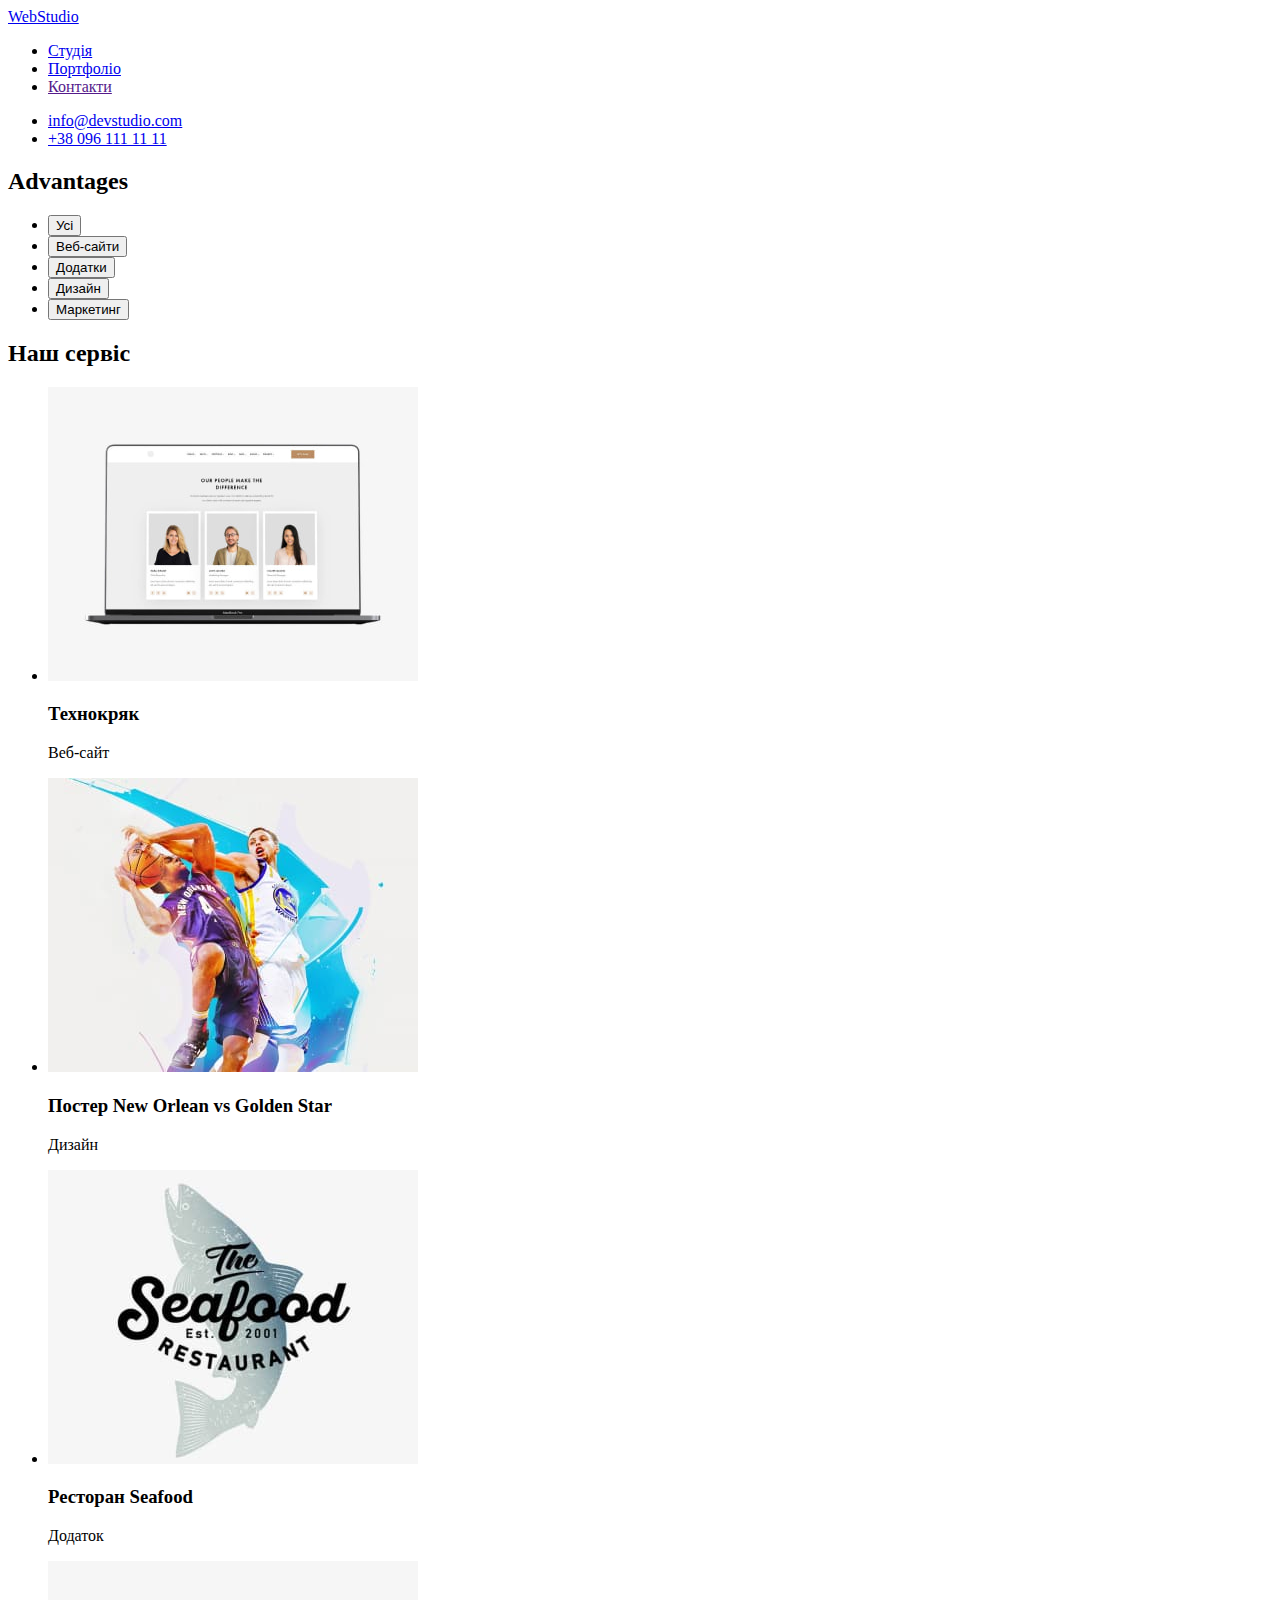
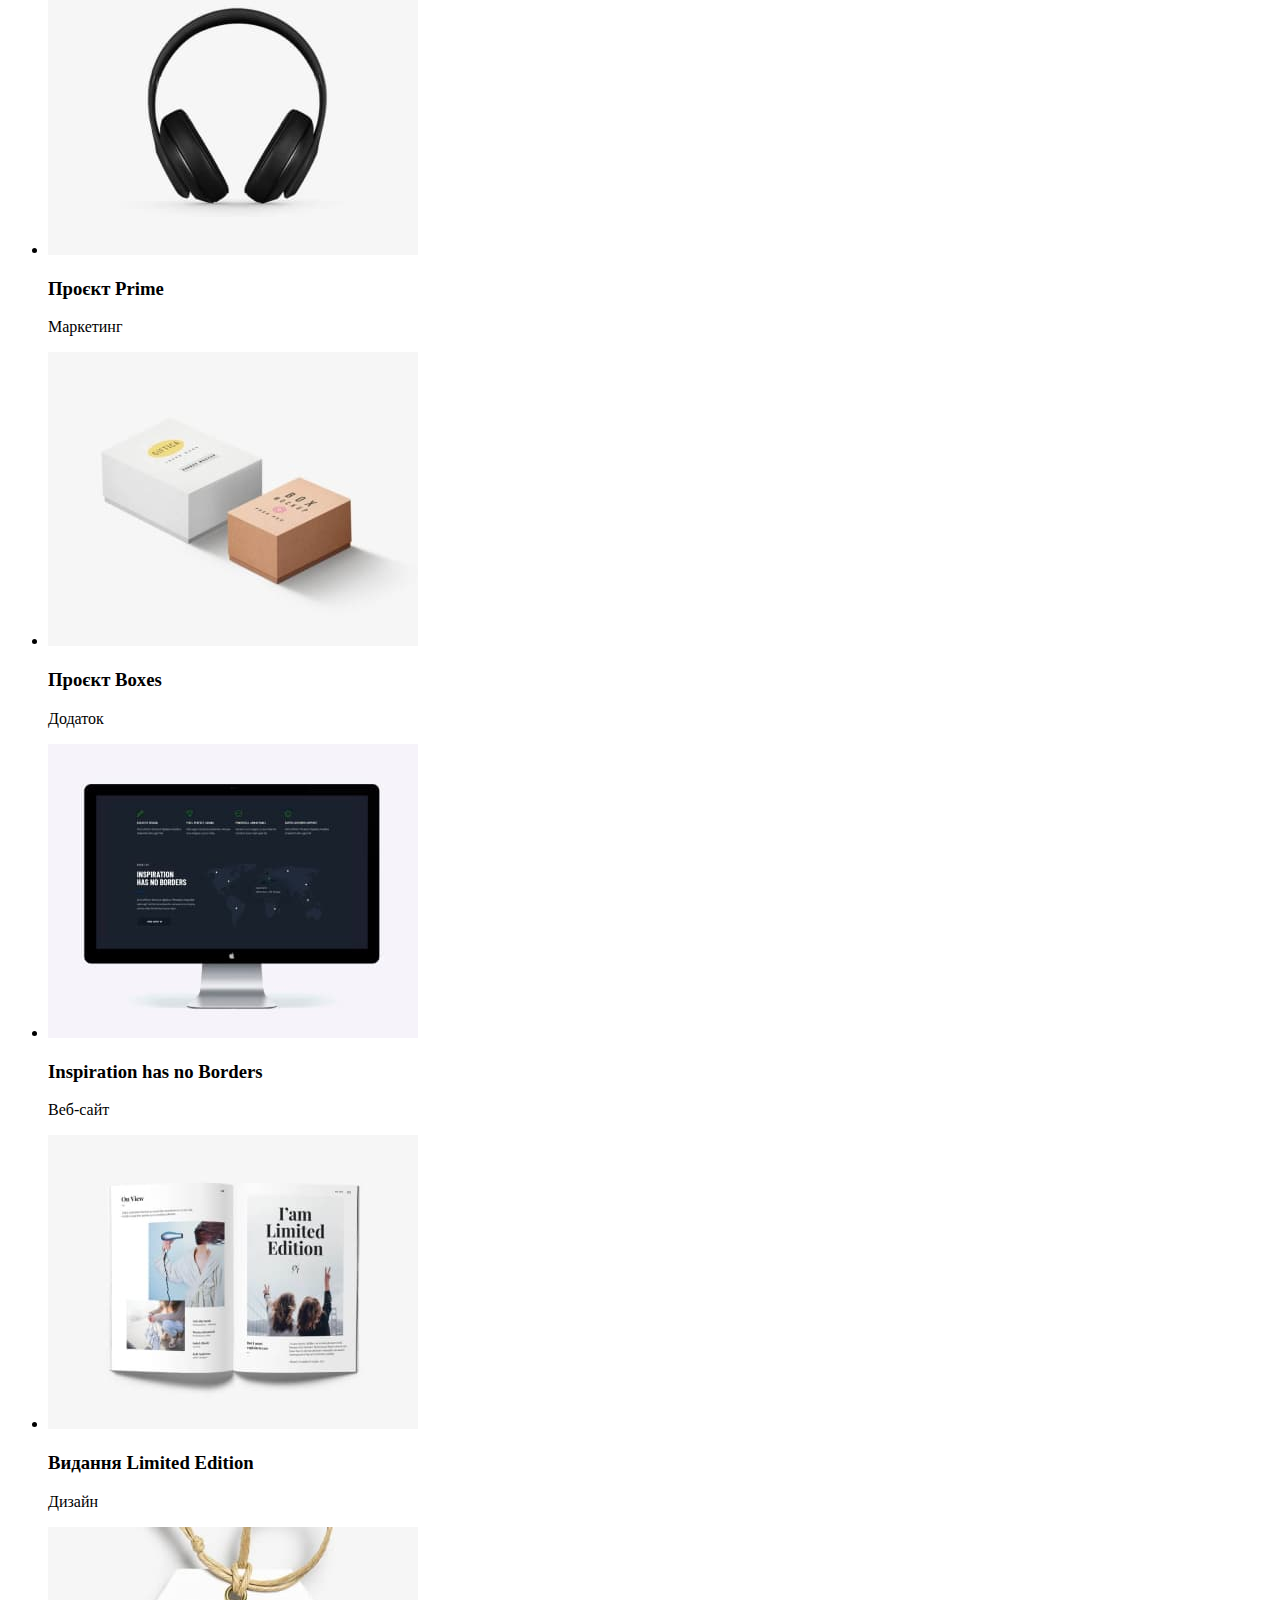
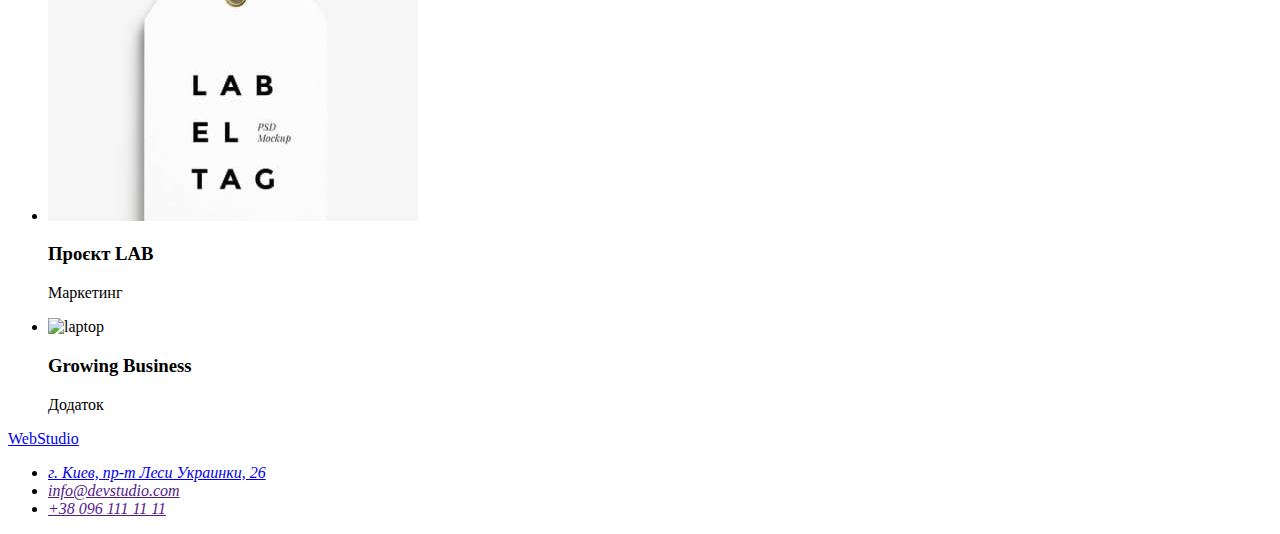
==== portfolio.html @ a2e1e313 "add new page and classes" ====
<!DOCTYPE html>
<html lang="ru">
  <head>
    <meta charset="UTF-8" />
    <meta http-equiv="X-UA-Compatible" content="IE=edge" />
    <meta name="viewport" content="width=device-width, initial-scale=1.0" />
    <link rel="stylesheet" href="./css/style.css" />
    <title>WebStudio</title>
  </head>
  <body>
    <!-- Site header -->
    <header class="section header">
      <a class="logo" href="./index.html">WebStudio</a>
      <nav>
        <ul class="list menu">
          <li><a class="menu-link" href="/index.html">Студія</a></li>
          <li><a class="menu-link" href="/portfolio.html">Портфоліо</a></li>
          <li><a class="menu-link" href="">Контакти</a></li>
        </ul>
        <ul class="list contacts">
          <li>
            <a class="contacts-link" href="mailto:info@devstudio.com"
              >info@devstudio.com</a
            >
          </li>
          <li>
            <a class="contacts-link" href="tel:+380961111111"
              >+38 096 111 11 11</a
            >
          </li>
        </ul>
      </nav>
    </header>
    <main>
      <!-- Button services -->
      <section class="portfolio-service">
        <h2 class="hidden">Advantages</h2>
        <ul class="portfolio-list list">
          <li>
            <button class="portfolio-button button" type="button">Усі</button>
          </li>
          <li>
            <button class="portfolio-button button" type="button">
              Веб-сайти
            </button>
          </li>
          <li>
            <button class="portfolio-button button" type="button">
              Додатки
            </button>
          </li>
          <li>
            <button class="portfolio-button button" type="button">
              Дизайн
            </button>
          </li>
          <li>
            <button class="portfolio-button button" type="button">
              Маркетинг
            </button>
          </li>
        </ul>
      </section>

      <!-- portfolio pages -->
      <section class="portfolio-service">
        <h2 class="title">Наш сервіс</h2>
        <ul class="list">
          <li class="item">
            <img
              src="/images/service1.jpg"
              alt="laptop"
              width="370"
              height="294"
            />
            <h3>Технокряк</h3>
            <p>Веб-сайт</p>
          </li>
          <li class="item">
            <img
              src="/images/service2.jpg"
              alt="two basketball players"
              width="370"
              height="294"
            />
            <h3>Постер New Orlean vs Golden Star</h3>
            <p>Дизайн</p>
          </li>
          <li class="item">
            <img
              src="/images/service3.jpg"
              alt="fish logo"
              width="370"
              height="294"
            />
            <h3>Ресторан Seafood</h3>
            <p>Додаток</p>
          </li>
          <li class="item">
            <img
              src="/images/service4.jpg"
              alt="headphones"
              width="370"
              height="294"
            />
            <h3>Проєкт Prime</h3>
            <p>Маркетинг</p>
          </li>
          <li class="item">
            <img
              src="/images/service5.jpg"
              alt="two boxes"
              width="370"
              height="294"
            />
            <h3>Проєкт Boxes</h3>
            <p>Додаток</p>
          </li>
          <li class="item">
            <img
              src="/images/service6.jpg"
              alt="monitor"
              width="370"
              height="294"
            />
            <h3>Inspiration has no Borders</h3>
            <p>Веб-сайт</p>
          </li>
          <li class="item">
            <img
              src="/images/service7.jpg"
              alt="book"
              width="370"
              height="294"
            />
            <h3>Видання Limited Edition</h3>
            <p>Дизайн</p>
          </li>
          <li class="item">
            <img
              src="/images/service8.jpg"
              alt="badge"
              width="370"
              height="294"
            />
            <h3>Проєкт LAB</h3>
            <p>Маркетинг</p>
          </li>
          <li class="item">
            <img
              src="/images/service9.jpg"
              alt="laptop"
              width="370"
              height="294"
            />
            <h3>Growing Business</h3>
            <p>Додаток</p>
          </li>
        </ul>
      </section>
    </main>

    <!-- Site Footer -->
    <footer class="footer">
      <a class="logo footer-logo" href="#">WebStudio</a>
      <address>
        <ul class="footer-list">
          <li class="footer-item">
            <a
              class="footer-link"
              href="https://goo.gl/maps/WjgSVZao61S94QmMA"
              target="_blank"
              rel="noopener noreferrer"
              >г. Киев, пр-т Леси Украинки, 26</a
            >
          </li>
          <li class="footer-item">
            <a class="footer-link" href="">info@devstudio.com</a>
          </li>
          <li class="footer-item">
            <a class="footer-link" href="">+38 096 111 11 11</a>
          </li>
        </ul>
      </address>
    </footer>
  </body>
</html>
---- css/style.css ----
/* :root {
  --brand-color: #3f51b5;
} */

/* .section {
  border: 2px solid var(--brand-color);
} */
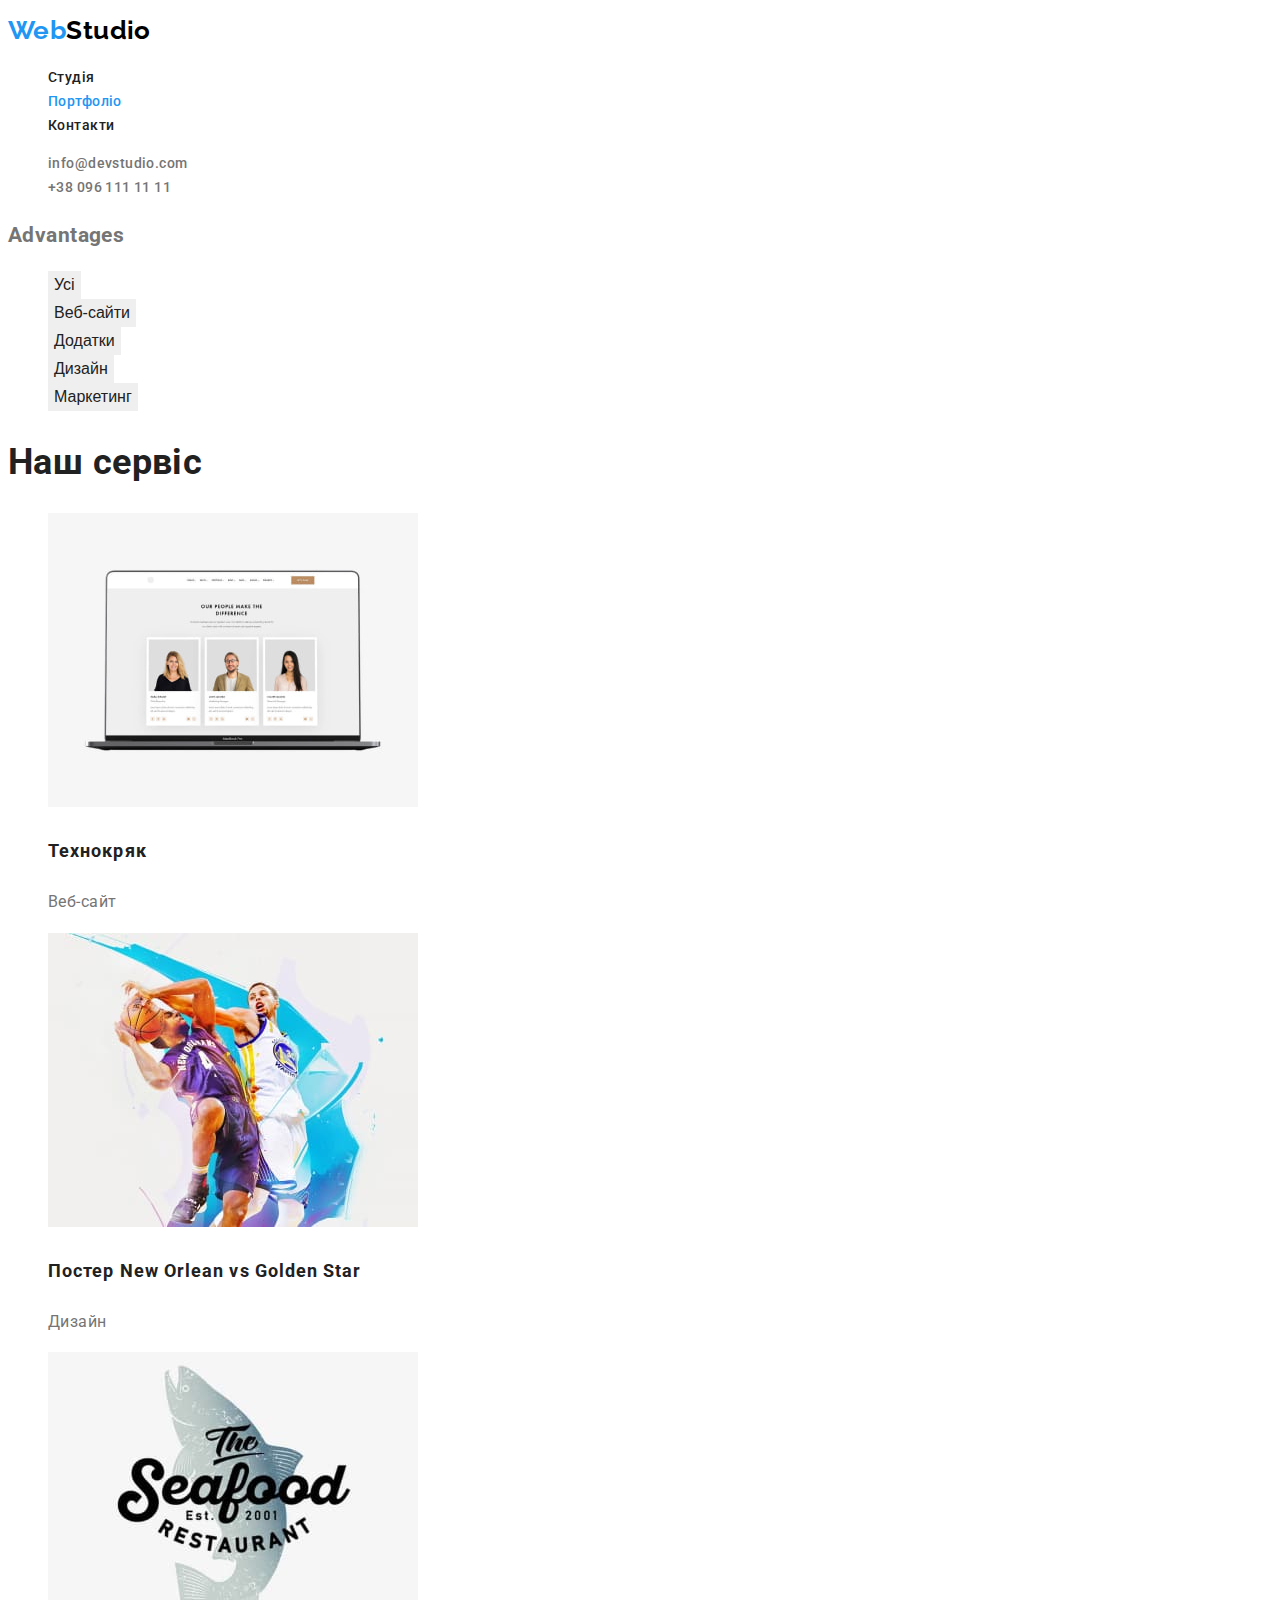
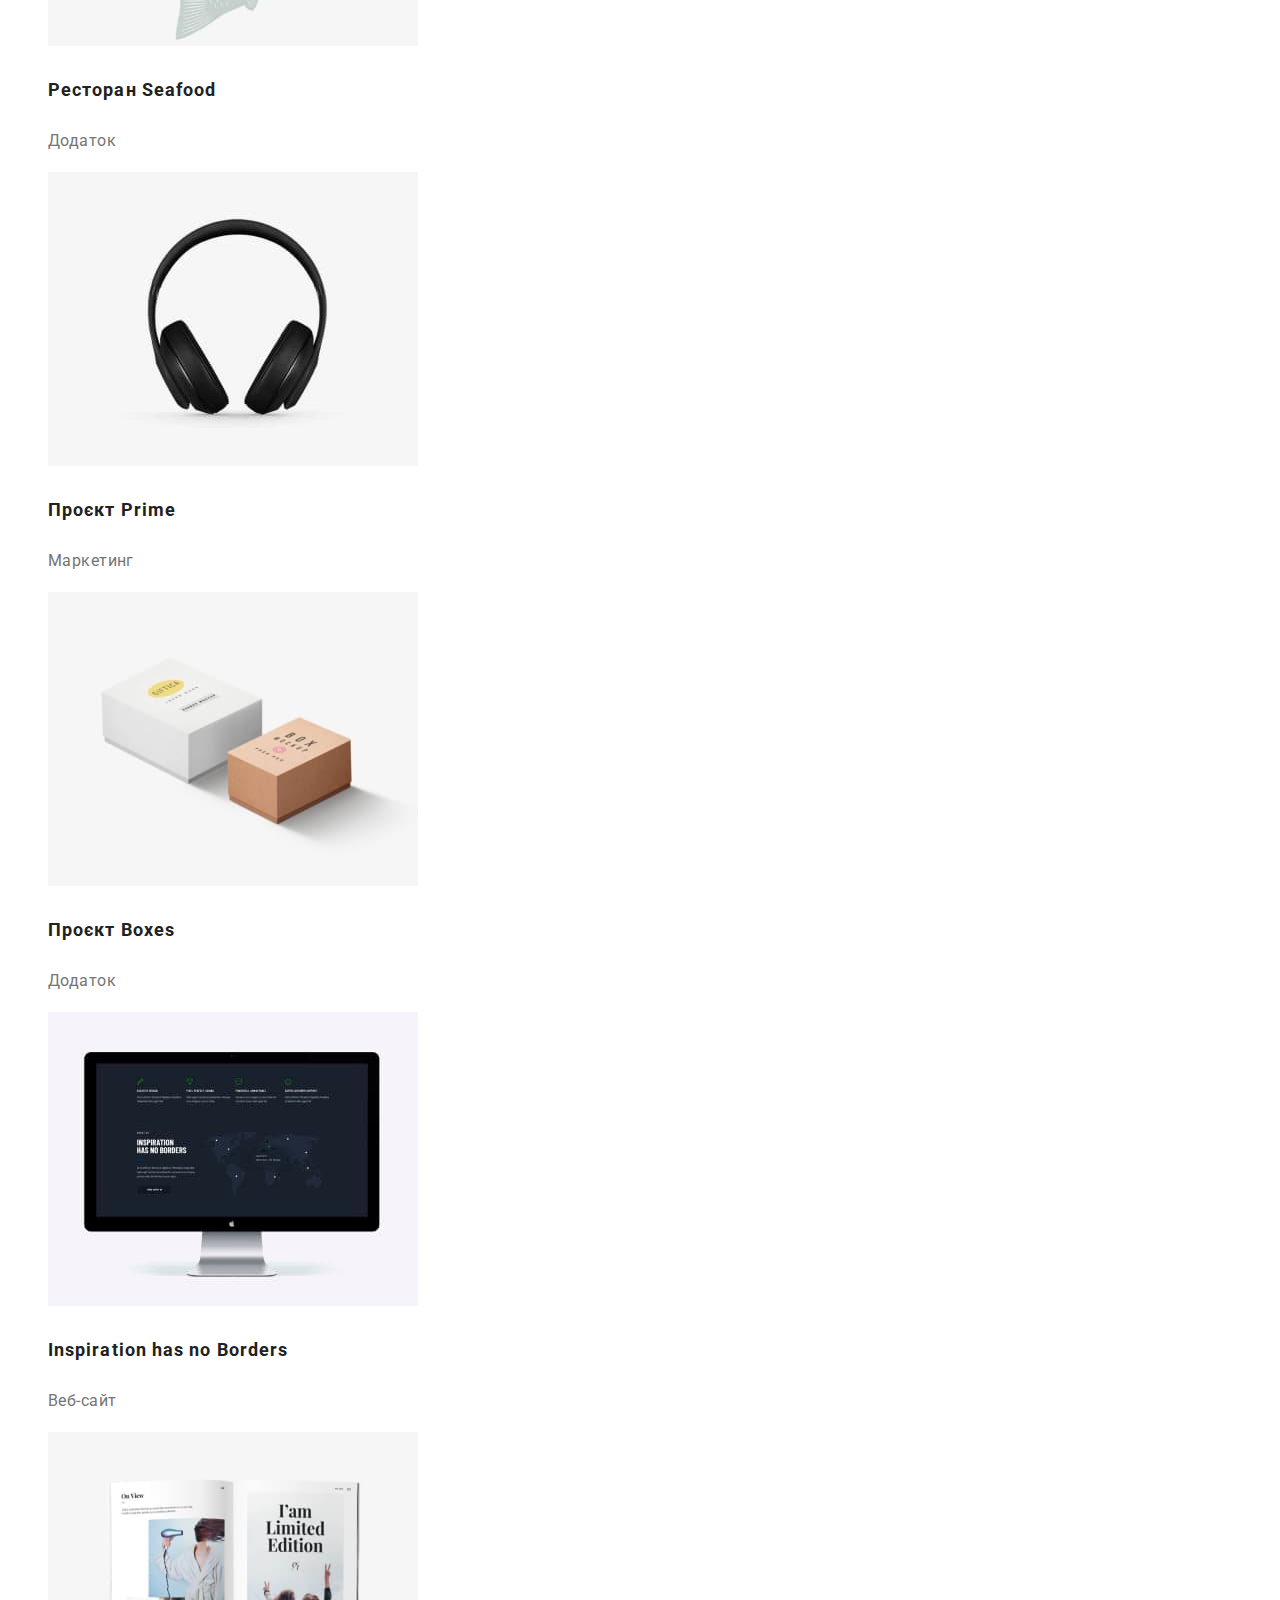
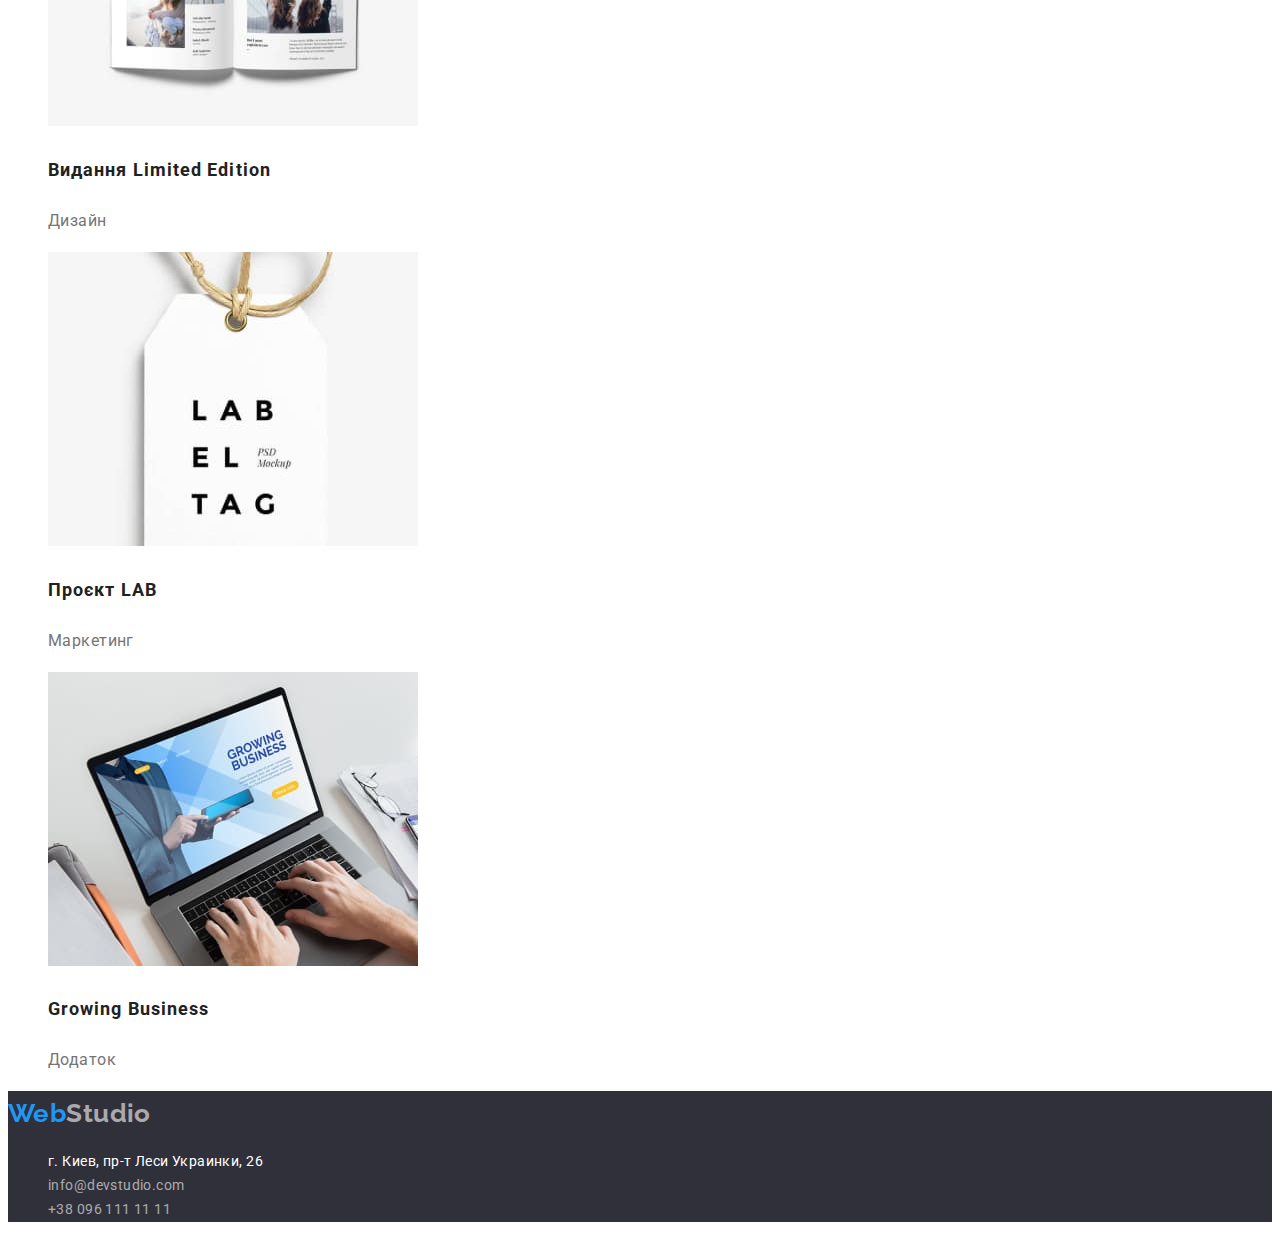
==== commit 4ed1b582: "add slyles" ====
--- a/portfolio.html
+++ b/portfolio.html
@@ -5,26 +5,38 @@
     <meta http-equiv="X-UA-Compatible" content="IE=edge" />
     <meta name="viewport" content="width=device-width, initial-scale=1.0" />
     <link rel="stylesheet" href="./css/style.css" />
+    <link rel="preconnect" href="https://fonts.googleapis.com" />
+    <link rel="preconnect" href="https://fonts.gstatic.com" crossorigin />
+    <link
+      href="https://fonts.googleapis.com/css2?family=Raleway:wght@700&family=Roboto:wght@400;500;700;900&display=swap"
+      rel="stylesheet"
+    />
     <title>WebStudio</title>
   </head>
   <body>
-    <!-- Site header -->
+    <!-- portfolio header -->
     <header class="section header">
-      <a class="logo" href="./index.html">WebStudio</a>
+      <a class="logo link" href="./index.html"
+        ><span class="accent">Web</span>Studio</a
+      >
       <nav>
         <ul class="list menu">
-          <li><a class="menu-link" href="/index.html">Студія</a></li>
-          <li><a class="menu-link" href="/portfolio.html">Портфоліо</a></li>
-          <li><a class="menu-link" href="">Контакти</a></li>
-        </ul>
-        <ul class="list contacts">
-          <li>
-            <a class="contacts-link" href="mailto:info@devstudio.com"
+          <li><a class="menu-link link" href="/index.html">Студія</a></li>
+          <li>
+            <a class="menu-link link active" href="/portfolio.html"
+              >Портфоліо</a
+            >
+          </li>
+          <li><a class="menu-link link" href="">Контакти</a></li>
+        </ul>
+        <ul class="list contacts-list">
+          <li>
+            <a class="contacts-link link" href="mailto:info@devstudio.com"
               >info@devstudio.com</a
             >
           </li>
           <li>
-            <a class="contacts-link" href="tel:+380961111111"
+            <a class="contacts-link link" href="tel:+380961111111"
               >+38 096 111 11 11</a
             >
           </li>
@@ -33,7 +45,7 @@
     </header>
     <main>
       <!-- Button services -->
-      <section class="portfolio-service">
+      <section class="section">
         <h2 class="hidden">Advantages</h2>
         <ul class="portfolio-list list">
           <li>
@@ -63,7 +75,7 @@
       </section>
 
       <!-- portfolio pages -->
-      <section class="portfolio-service">
+      <section class="section portfolio-service">
         <h2 class="title">Наш сервіс</h2>
         <ul class="list">
           <li class="item">
@@ -73,8 +85,8 @@
               width="370"
               height="294"
             />
-            <h3>Технокряк</h3>
-            <p>Веб-сайт</p>
+            <h3 class="portfolio-title">Технокряк</h3>
+            <p class="portfolio-text">Веб-сайт</p>
           </li>
           <li class="item">
             <img
@@ -83,8 +95,8 @@
               width="370"
               height="294"
             />
-            <h3>Постер New Orlean vs Golden Star</h3>
-            <p>Дизайн</p>
+            <h3 class="portfolio-title">Постер New Orlean vs Golden Star</h3>
+            <p class="portfolio-text">Дизайн</p>
           </li>
           <li class="item">
             <img
@@ -93,8 +105,8 @@
               width="370"
               height="294"
             />
-            <h3>Ресторан Seafood</h3>
-            <p>Додаток</p>
+            <h3 class="portfolio-title">Ресторан Seafood</h3>
+            <p class="portfolio-text">Додаток</p>
           </li>
           <li class="item">
             <img
@@ -103,8 +115,8 @@
               width="370"
               height="294"
             />
-            <h3>Проєкт Prime</h3>
-            <p>Маркетинг</p>
+            <h3 class="portfolio-title">Проєкт Prime</h3>
+            <p class="portfolio-text">Маркетинг</p>
           </li>
           <li class="item">
             <img
@@ -113,8 +125,8 @@
               width="370"
               height="294"
             />
-            <h3>Проєкт Boxes</h3>
-            <p>Додаток</p>
+            <h3 class="portfolio-title">Проєкт Boxes</h3>
+            <p class="portfolio-text">Додаток</p>
           </li>
           <li class="item">
             <img
@@ -123,8 +135,8 @@
               width="370"
               height="294"
             />
-            <h3>Inspiration has no Borders</h3>
-            <p>Веб-сайт</p>
+            <h3 class="portfolio-title">Inspiration has no Borders</h3>
+            <p class="portfolio-text">Веб-сайт</p>
           </li>
           <li class="item">
             <img
@@ -133,8 +145,8 @@
               width="370"
               height="294"
             />
-            <h3>Видання Limited Edition</h3>
-            <p>Дизайн</p>
+            <h3 class="portfolio-title">Видання Limited Edition</h3>
+            <p class="portfolio-text">Дизайн</p>
           </li>
           <li class="item">
             <img
@@ -143,8 +155,8 @@
               width="370"
               height="294"
             />
-            <h3>Проєкт LAB</h3>
-            <p>Маркетинг</p>
+            <h3 class="portfolio-title">Проєкт LAB</h3>
+            <p class="portfolio-text">Маркетинг</p>
           </li>
           <li class="item">
             <img
@@ -153,8 +165,8 @@
               width="370"
               height="294"
             />
-            <h3>Growing Business</h3>
-            <p>Додаток</p>
+            <h3 class="portfolio-title">Growing Business</h3>
+            <p class="portfolio-text">Додаток</p>
           </li>
         </ul>
       </section>
@@ -162,12 +174,14 @@
 
     <!-- Site Footer -->
     <footer class="footer">
-      <a class="logo footer-logo" href="#">WebStudio</a>
+      <a class="logo link" href="./index.html"
+        ><span class="accent">Web</span>Studio</a
+      >
       <address>
-        <ul class="footer-list">
+        <ul class="footer-list list">
           <li class="footer-item">
             <a
-              class="footer-link"
+              class="link address-link"
               href="https://goo.gl/maps/WjgSVZao61S94QmMA"
               target="_blank"
               rel="noopener noreferrer"
@@ -175,10 +189,10 @@
             >
           </li>
           <li class="footer-item">
-            <a class="footer-link" href="">info@devstudio.com</a>
+            <a class="link" href="">info@devstudio.com</a>
           </li>
           <li class="footer-item">
-            <a class="footer-link" href="">+38 096 111 11 11</a>
+            <a class="link" href="">+38 096 111 11 11</a>
           </li>
         </ul>
       </address>
--- a/css/style.css
+++ b/css/style.css
@@ -1,7 +1,176 @@
-/* :root {
-  --brand-color: #3f51b5;
-} */
+:root {
+  --primary-text-color: #757575;
+  --title-trxt-color: #212121;
+  --accent-color: #2196f3;
+}
 
-/* .section {
-  border: 2px solid var(--brand-color);
-} */
+body {
+  font-family: Roboto, sans-serif;
+  font-size: 14px;
+  line-height: 1.71;
+  letter-spacing: 0.03em;
+
+  color: var(--primary-text-color);
+}
+
+.link {
+  text-decoration: none;
+}
+
+.accent {
+  color: var(--accent-color);
+}
+
+.list {
+  list-style: none;
+}
+
+.title {
+  font-weight: 700;
+  font-size: 36px;
+  line-height: 1.17;
+
+  color: var(--title-trxt-color);
+}
+
+/* Site header */
+
+.logo {
+  font-family: Raleway, sans-serif;
+  font-weight: 700;
+  font-size: 26px;
+
+  color: #000000;
+}
+
+.menu-link {
+  font-weight: 500;
+  line-height: 1.142;
+  color: var(--title-trxt-color);
+}
+
+.contacts-link {
+  font-weight: 500;
+  color: var(--primary-text-color);
+}
+
+.menu-link:hover,
+.menu-link:focus,
+.contacts-link:hover,
+.contacts-link:focus {
+  color: var(--accent-color);
+}
+
+.active {
+  color: var(--accent-color);
+}
+
+/* hero */
+
+.hero {
+  background-color: #2f303a;
+}
+.hero-title {
+  font-weight: 900;
+  font-size: 44px;
+  line-height: 1.363;
+  letter-spacing: 0.06em;
+  text-transform: uppercase;
+
+  color: #ffffff;
+}
+
+.hero .button {
+  cursor: pointer;
+  border: none;
+
+  font-weight: 700;
+  font-size: 16px;
+  line-height: 1.88;
+  letter-spacing: 0.06em;
+
+  color: #ffffff;
+  background-color: var(--accent-color);
+}
+
+/* Advantages */
+
+.advantages .title {
+  font-weight: 700;
+  line-height: 1.142;
+  text-transform: uppercase;
+
+  color: var(--title-trxt-color);
+}
+
+/* Our classes */
+
+/* Team */
+
+.team-title {
+  font-weight: 500;
+  font-size: 16px;
+  line-height: 1.187;
+
+  color: var(--title-trxt-color);
+}
+
+.team-text {
+  font-size: 16px;
+  line-height: 1.187;
+}
+
+/* Site Footer */
+
+.footer {
+  background-color: #2f303a;
+}
+.footer .logo {
+  color: #ffffff;
+}
+
+.footer .link {
+  font-style: normal;
+  color: rgba(255, 255, 255, 0.6);
+}
+
+.footer .address-link {
+  color: #ffffff;
+}
+
+/*-------- portfolio-page -------- */
+
+/* Button services */
+
+.portfolio-button {
+  border: none;
+
+  font-weight: 500;
+  font-size: 16px;
+  line-height: 1.625;
+
+  color: var(--title-trxt-color);
+}
+
+.portfolio-button:hover,
+.portfolio-button:focus {
+  background-color: var(--accent-color);
+  color: #ffffff;
+}
+
+/* portfolio pages */
+
+.portfolio-title {
+  font-weight: 700;
+  font-size: 18px;
+  line-height: 2;
+
+  letter-spacing: 0.06em;
+
+  color: var(--title-trxt-color);
+}
+
+.portfolio-text {
+  font-size: 16px;
+  line-height: 1.87;
+}
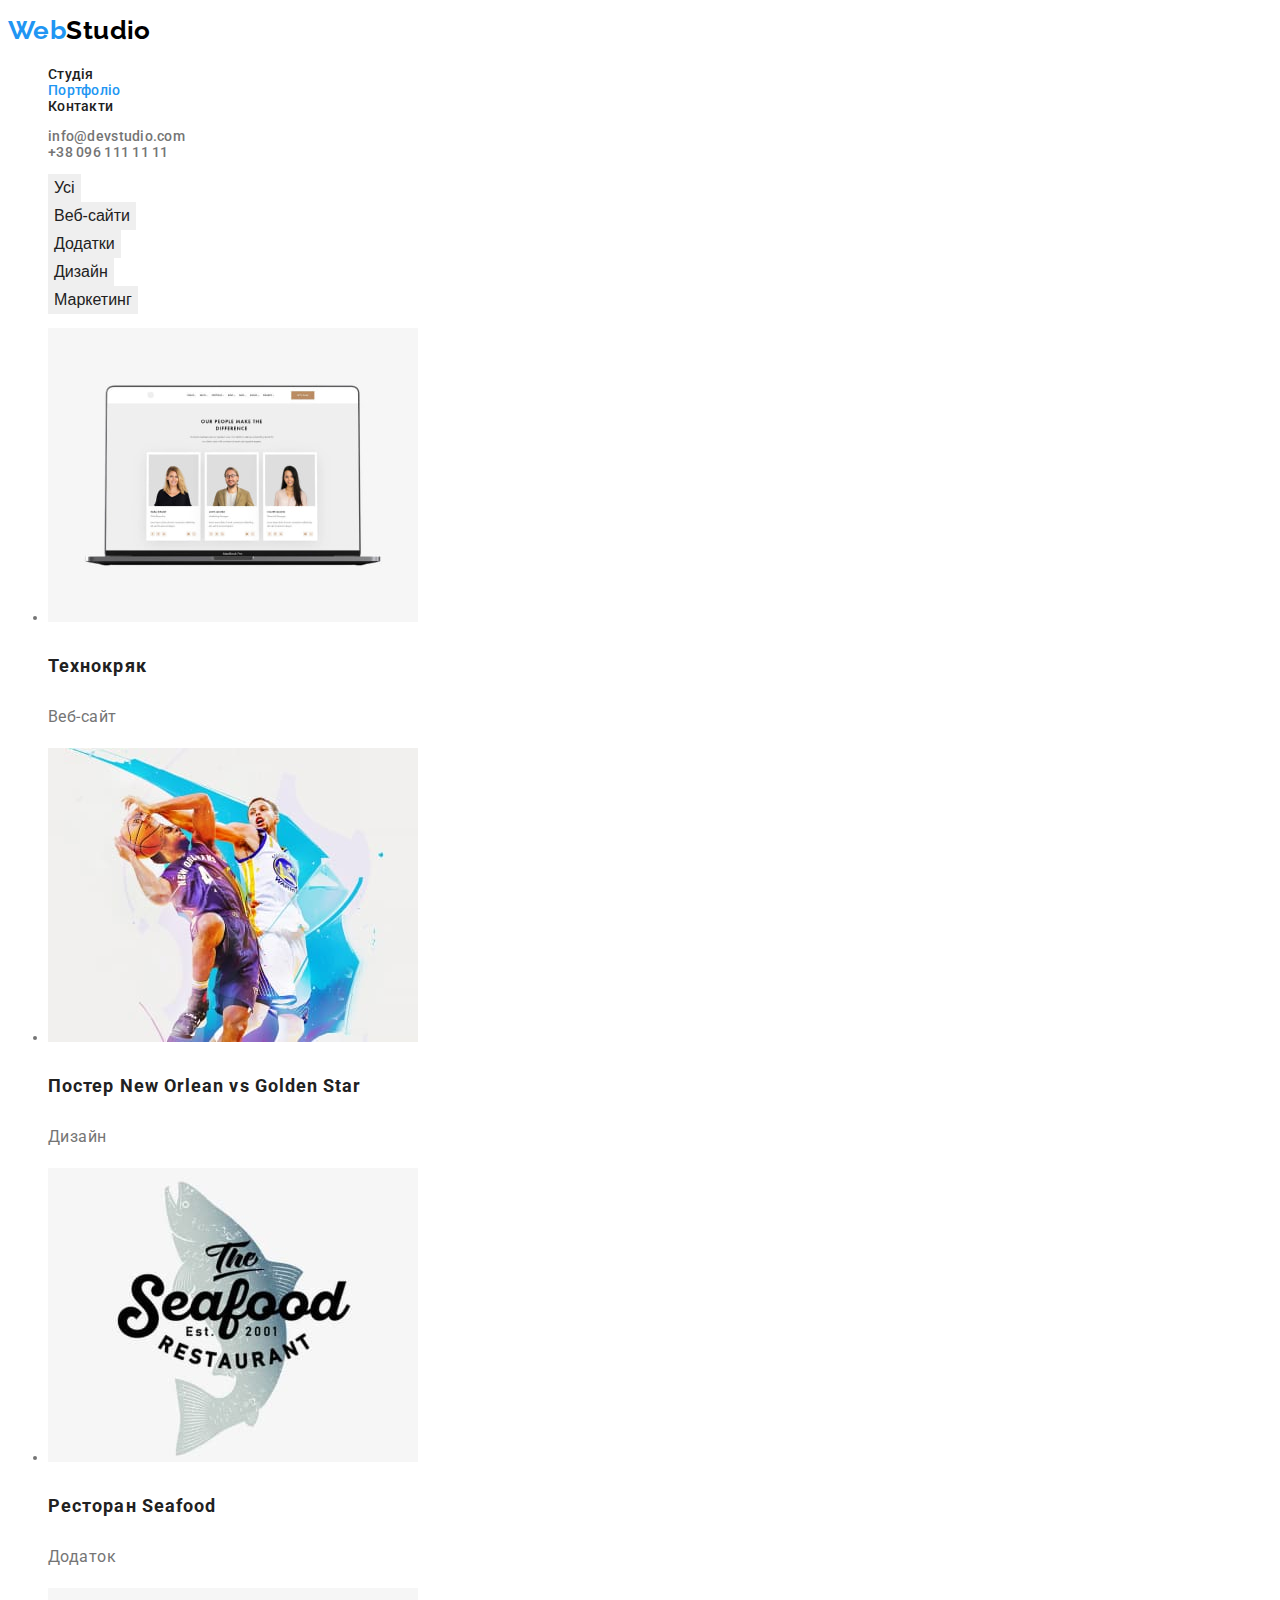
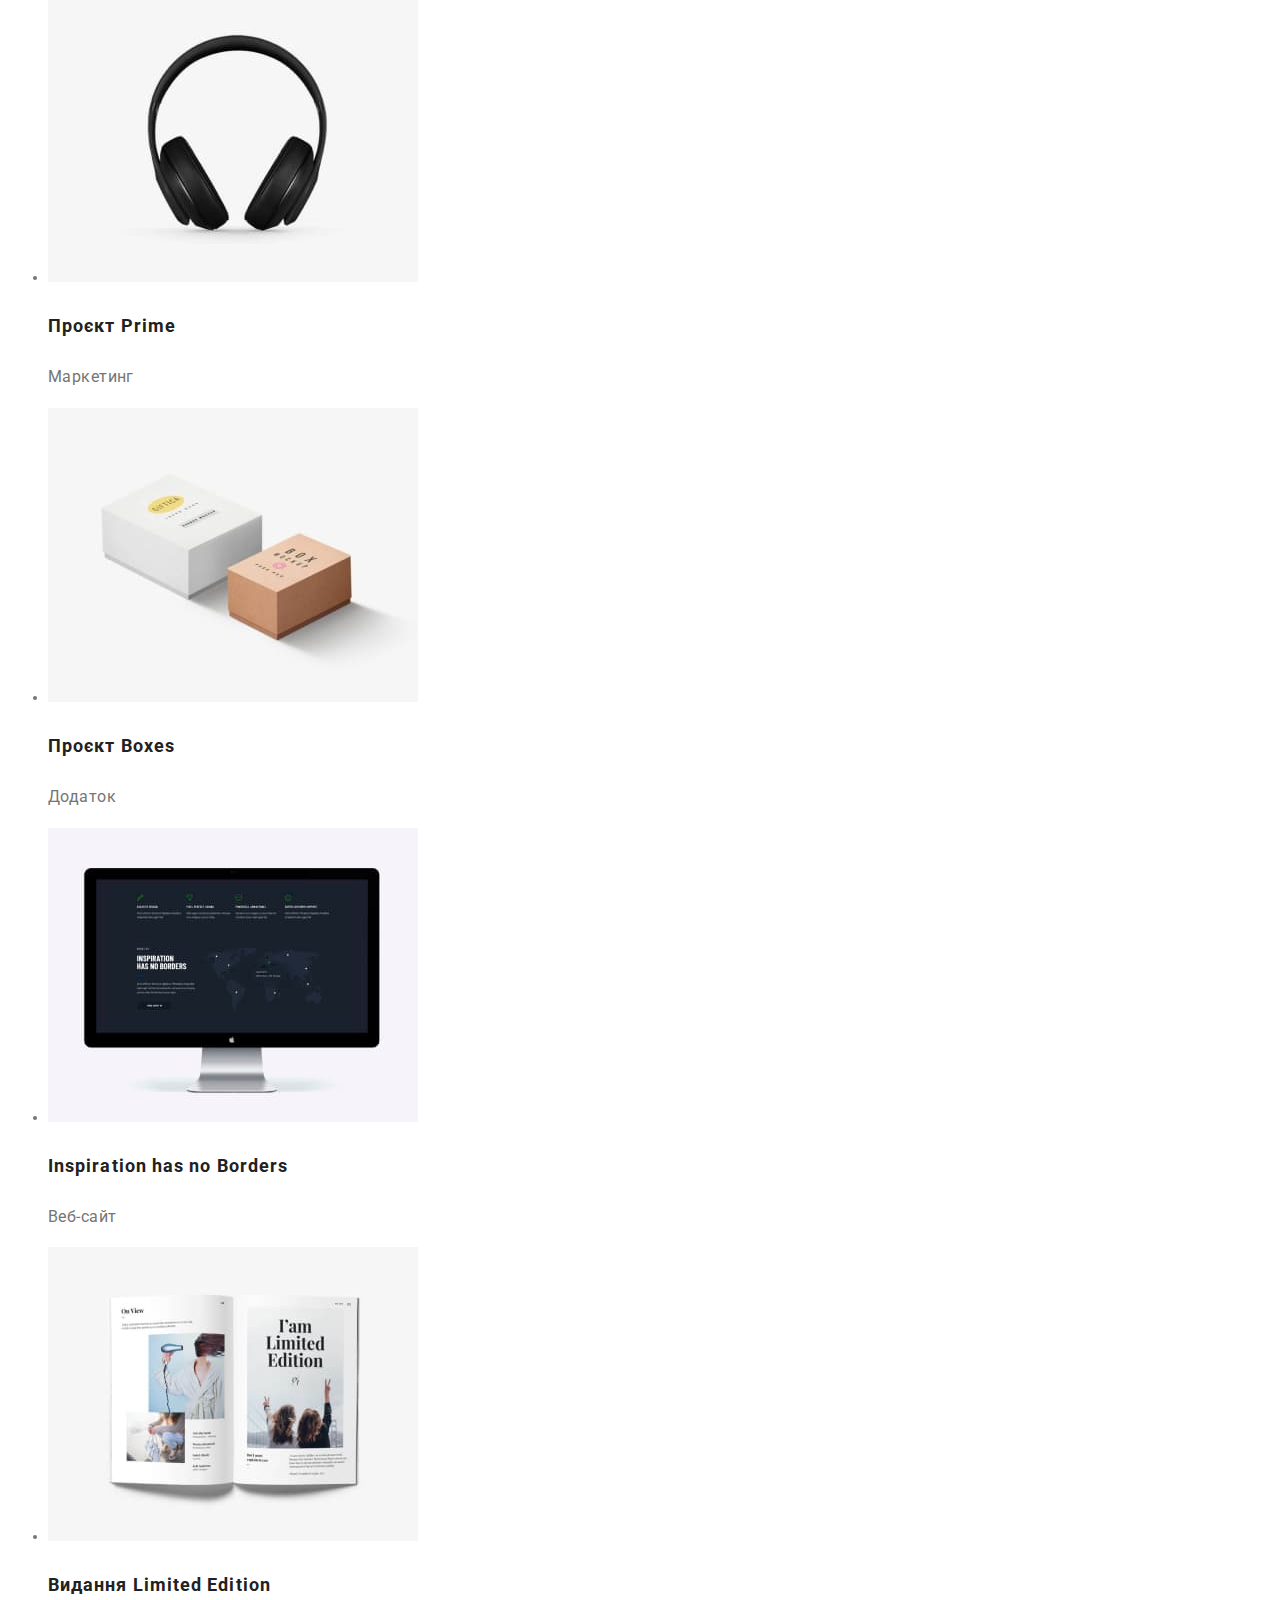
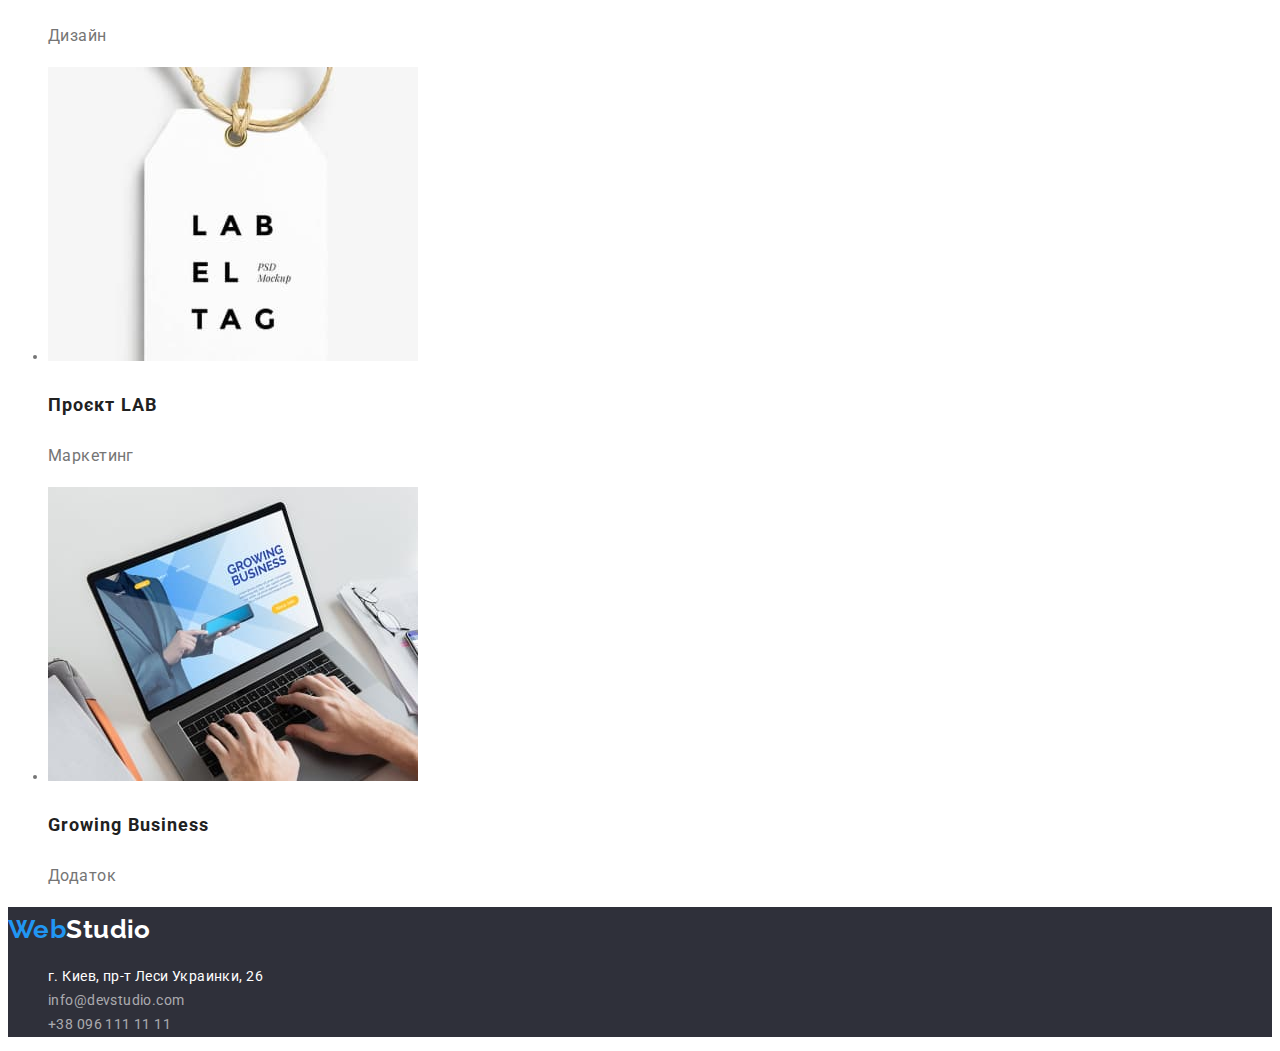
==== commit 77e27550: "add new styles" ====
--- a/portfolio.html
+++ b/portfolio.html
@@ -19,8 +19,8 @@
       <a class="logo link" href="./index.html"
         ><span class="accent">Web</span>Studio</a
       >
-      <nav>
-        <ul class="list menu">
+      <nav class="nuv">
+        <ul class="menu-list list">
           <li><a class="menu-link link" href="/index.html">Студія</a></li>
           <li>
             <a class="menu-link link active" href="/portfolio.html"
@@ -29,7 +29,7 @@
           </li>
           <li><a class="menu-link link" href="">Контакти</a></li>
         </ul>
-        <ul class="list contacts-list">
+        <ul class="contacts-list list">
           <li>
             <a class="contacts-link link" href="mailto:info@devstudio.com"
               >info@devstudio.com</a
@@ -75,18 +75,18 @@
       </section>
 
       <!-- portfolio pages -->
-      <section class="section portfolio-service">
-        <h2 class="title">Наш сервіс</h2>
-        <ul class="list">
-          <li class="item">
+      <section class="section">
+        <h2 class="hidden">Наш сервіс</h2>
+        <ul class="service-list">
+          <li class="service-item">
             <img
               src="/images/service1.jpg"
               alt="laptop"
               width="370"
               height="294"
             />
-            <h3 class="portfolio-title">Технокряк</h3>
-            <p class="portfolio-text">Веб-сайт</p>
+            <h3 class="service-title">Технокряк</h3>
+            <p class="service-text">Веб-сайт</p>
           </li>
           <li class="item">
             <img
@@ -95,8 +95,8 @@
               width="370"
               height="294"
             />
-            <h3 class="portfolio-title">Постер New Orlean vs Golden Star</h3>
-            <p class="portfolio-text">Дизайн</p>
+            <h3 class="service-title">Постер New Orlean vs Golden Star</h3>
+            <p class="service-text">Дизайн</p>
           </li>
           <li class="item">
             <img
@@ -105,8 +105,8 @@
               width="370"
               height="294"
             />
-            <h3 class="portfolio-title">Ресторан Seafood</h3>
-            <p class="portfolio-text">Додаток</p>
+            <h3 class="service-title">Ресторан Seafood</h3>
+            <p class="service-text">Додаток</p>
           </li>
           <li class="item">
             <img
@@ -115,8 +115,8 @@
               width="370"
               height="294"
             />
-            <h3 class="portfolio-title">Проєкт Prime</h3>
-            <p class="portfolio-text">Маркетинг</p>
+            <h3 class="service-title">Проєкт Prime</h3>
+            <p class="service-text">Маркетинг</p>
           </li>
           <li class="item">
             <img
@@ -125,8 +125,8 @@
               width="370"
               height="294"
             />
-            <h3 class="portfolio-title">Проєкт Boxes</h3>
-            <p class="portfolio-text">Додаток</p>
+            <h3 class="service-title">Проєкт Boxes</h3>
+            <p class="service-text">Додаток</p>
           </li>
           <li class="item">
             <img
@@ -135,8 +135,8 @@
               width="370"
               height="294"
             />
-            <h3 class="portfolio-title">Inspiration has no Borders</h3>
-            <p class="portfolio-text">Веб-сайт</p>
+            <h3 class="service-title">Inspiration has no Borders</h3>
+            <p class="service-text">Веб-сайт</p>
           </li>
           <li class="item">
             <img
@@ -145,8 +145,8 @@
               width="370"
               height="294"
             />
-            <h3 class="portfolio-title">Видання Limited Edition</h3>
-            <p class="portfolio-text">Дизайн</p>
+            <h3 class="service-title">Видання Limited Edition</h3>
+            <p class="service-text">Дизайн</p>
           </li>
           <li class="item">
             <img
@@ -155,8 +155,8 @@
               width="370"
               height="294"
             />
-            <h3 class="portfolio-title">Проєкт LAB</h3>
-            <p class="portfolio-text">Маркетинг</p>
+            <h3 class="service-title">Проєкт LAB</h3>
+            <p class="service-text">Маркетинг</p>
           </li>
           <li class="item">
             <img
@@ -165,8 +165,8 @@
               width="370"
               height="294"
             />
-            <h3 class="portfolio-title">Growing Business</h3>
-            <p class="portfolio-text">Додаток</p>
+            <h3 class="service-title">Growing Business</h3>
+            <p class="service-text">Додаток</p>
           </li>
         </ul>
       </section>
--- a/css/style.css
+++ b/css/style.css
@@ -25,12 +25,25 @@
   list-style: none;
 }
 
-.title {
+.section-title {
   font-weight: 700;
   font-size: 36px;
   line-height: 1.17;
 
   color: var(--title-trxt-color);
+}
+
+.hidden {
+  position: absolute;
+  white-space: nowrap;
+  width: 1px;
+  height: 1px;
+  overflow: hidden;
+  border: 0;
+  padding: 0;
+  clip: rect(0 0 0 0);
+  clip-path: inset(50%);
+  margin: -1px;
 }
 
 /* Site header */
@@ -43,14 +56,17 @@
   color: #000000;
 }
 
+.nuv {
+  font-weight: 500;
+  letter-spacing: 0.02em;
+  line-height: 1.142;
+}
+
 .menu-link {
-  font-weight: 500;
-  line-height: 1.142;
   color: var(--title-trxt-color);
 }
 
 .contacts-link {
-  font-weight: 500;
   color: var(--primary-text-color);
 }
 
@@ -80,7 +96,7 @@
   color: #ffffff;
 }
 
-.hero .button {
+.hero-button {
   cursor: pointer;
   border: none;
 
@@ -95,7 +111,7 @@
 
 /* Advantages */
 
-.advantages .title {
+.advantages-title {
   font-weight: 700;
   line-height: 1.142;
   text-transform: uppercase;
@@ -125,15 +141,13 @@
 .footer {
   background-color: #2f303a;
 }
-.footer .logo {
-  color: #ffffff;
-}
 
 .footer .link {
   font-style: normal;
   color: rgba(255, 255, 255, 0.6);
 }
 
+.footer > .logo,
 .footer .address-link {
   color: #ffffff;
 }
@@ -160,7 +174,7 @@
 
 /* portfolio pages */
 
-.portfolio-title {
+.service-title {
   font-weight: 700;
   font-size: 18px;
   line-height: 2;
@@ -170,7 +184,7 @@
   color: var(--title-trxt-color);
 }
 
-.portfolio-text {
+.service-text {
   font-size: 16px;
   line-height: 1.87;
 }
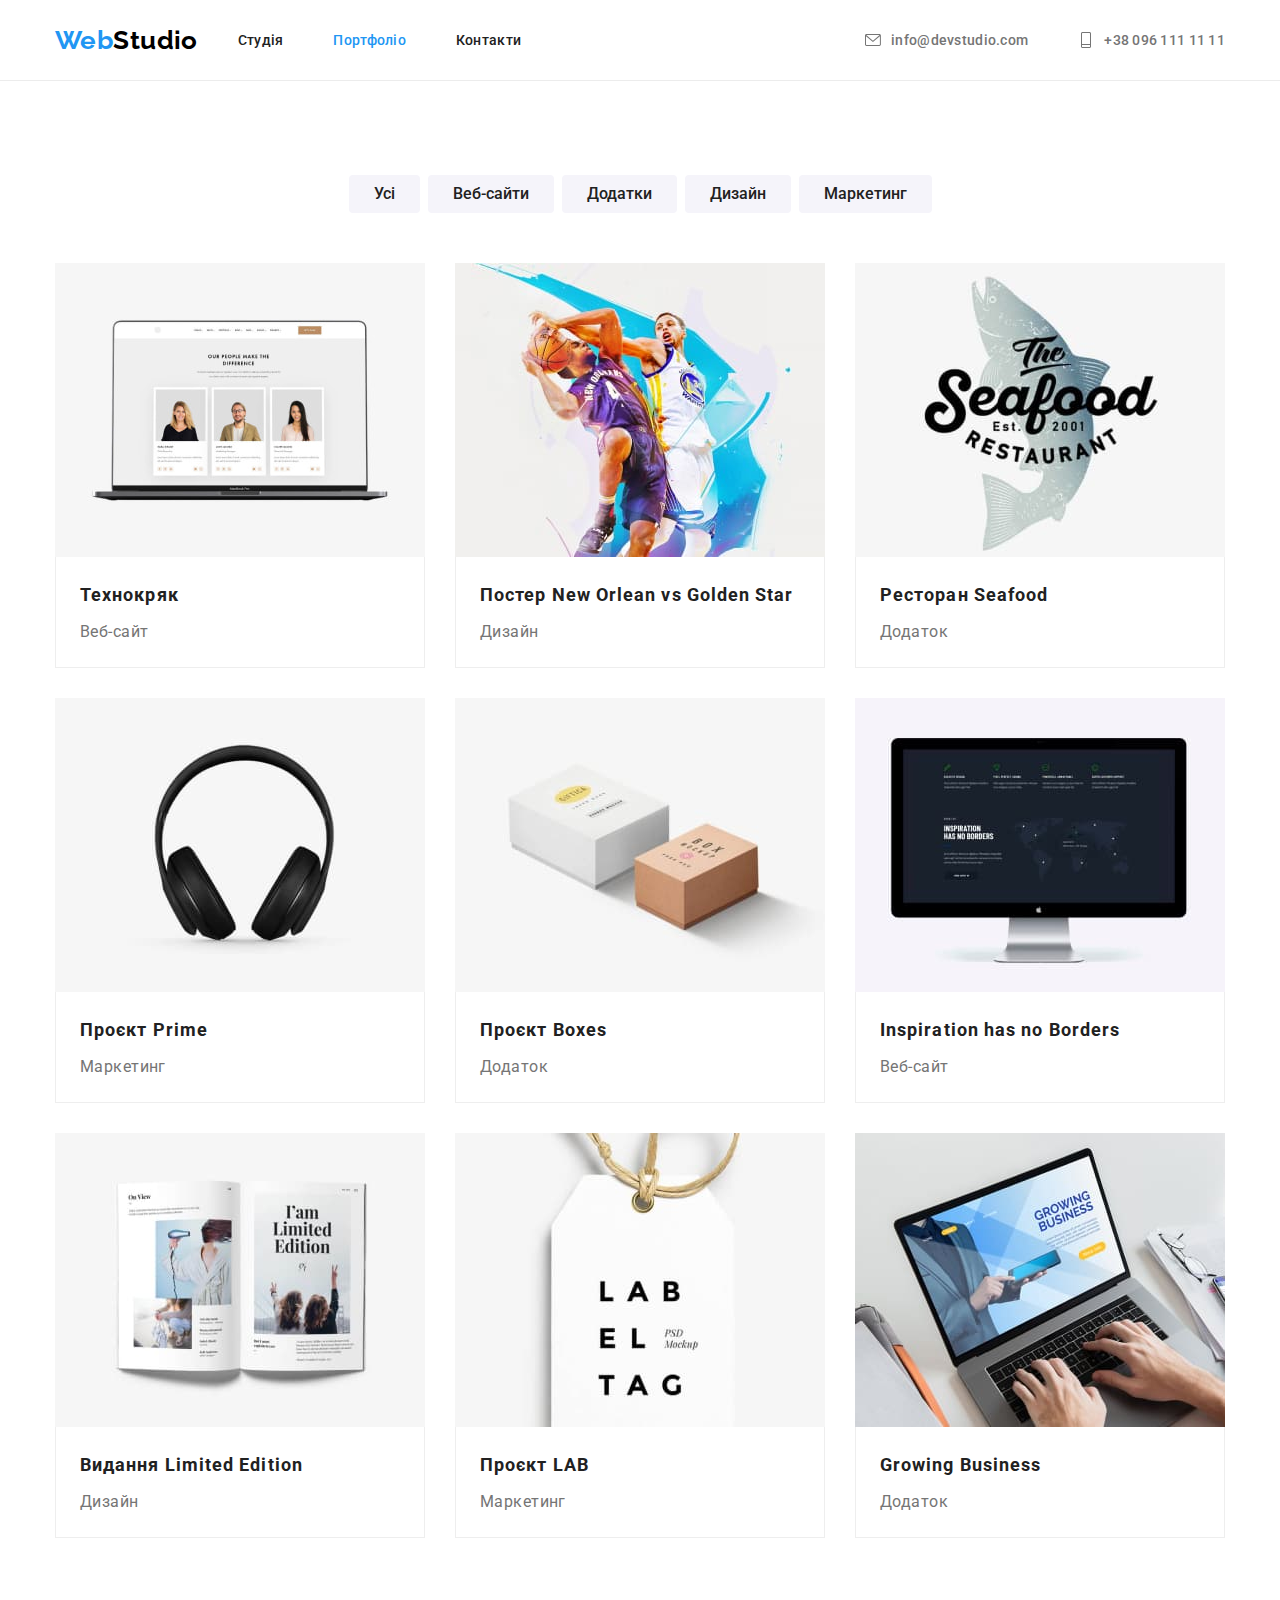
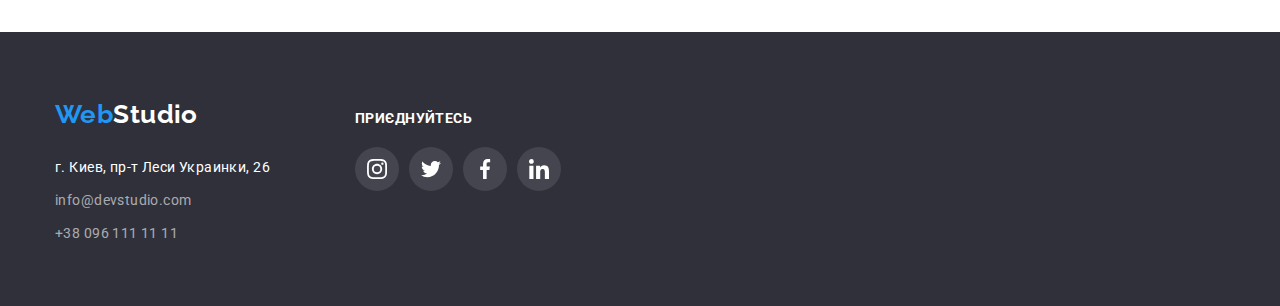
==== commit ed3bec1f: "add icons" ====
--- a/portfolio.html
+++ b/portfolio.html
@@ -1,201 +1,278 @@
 <!DOCTYPE html>
-<html lang="ru">
+<html lang="en">
   <head>
     <meta charset="UTF-8" />
     <meta http-equiv="X-UA-Compatible" content="IE=edge" />
     <meta name="viewport" content="width=device-width, initial-scale=1.0" />
-    <link rel="stylesheet" href="./css/style.css" />
     <link rel="preconnect" href="https://fonts.googleapis.com" />
     <link rel="preconnect" href="https://fonts.gstatic.com" crossorigin />
     <link
       href="https://fonts.googleapis.com/css2?family=Raleway:wght@700&family=Roboto:wght@400;500;700;900&display=swap"
       rel="stylesheet"
     />
+    <link
+      rel="stylesheet"
+      href="https://cdnjs.cloudflare.com/ajax/libs/modern-normalize/1.0.0/modern-normalize.min.css"
+    />
+    <link rel="stylesheet" href="./css/style.css" />
     <title>WebStudio</title>
   </head>
   <body>
     <!-- portfolio header -->
-    <header class="section header">
-      <a class="logo link" href="./index.html"
-        ><span class="accent">Web</span>Studio</a
-      >
-      <nav class="nuv">
-        <ul class="menu-list list">
-          <li><a class="menu-link link" href="/index.html">Студія</a></li>
-          <li>
-            <a class="menu-link link active" href="/portfolio.html"
-              >Портфоліо</a
-            >
-          </li>
-          <li><a class="menu-link link" href="">Контакти</a></li>
-        </ul>
-        <ul class="contacts-list list">
-          <li>
-            <a class="contacts-link link" href="mailto:info@devstudio.com"
-              >info@devstudio.com</a
-            >
-          </li>
-          <li>
-            <a class="contacts-link link" href="tel:+380961111111"
-              >+38 096 111 11 11</a
-            >
-          </li>
-        </ul>
-      </nav>
+    <header class="header portfolio-header">
+      <div class="container">
+        <a class="logo link" href="./index.html"
+          ><span class="accent">Web</span>Studio</a
+        >
+        <nav class="nav">
+          <ul class="menu-list list">
+            <li class="menu-item">
+              <a class="menu-link link" href="/index.html">Студія</a>
+            </li>
+            <li class="menu-item">
+              <a class="menu-link link active" href="/portfolio.html"
+                >Портфоліо</a
+              >
+            </li>
+            <li class="menu-item">
+              <a class="menu-link link" href="">Контакти</a>
+            </li>
+          </ul>
+          <ul class="contacts-list list">
+            <li class="contacts-item">
+              <a class="contacts-link link" href="mailto:info@devstudio.com"
+                ><svg class="contacts-icon icon-mail">
+                  <use href="/images/sprite.svg#icon-icon-email"></use>
+                </svg>
+                info@devstudio.com</a
+              >
+            </li>
+            <li class="contacts-item">
+              <a class="contacts-link link" href="tel:+380961111111"
+                ><svg class="contacts-icon icon-tel">
+                  <use href="/images/sprite.svg#icon-icon-tel"></use>
+                </svg>
+                +38 096 111 11 11</a
+              >
+            </li>
+          </ul>
+        </nav>
+      </div>
     </header>
     <main>
-      <!-- Button services -->
-      <section class="section">
-        <h2 class="hidden">Advantages</h2>
-        <ul class="portfolio-list list">
-          <li>
-            <button class="portfolio-button button" type="button">Усі</button>
-          </li>
-          <li>
-            <button class="portfolio-button button" type="button">
-              Веб-сайти
-            </button>
-          </li>
-          <li>
-            <button class="portfolio-button button" type="button">
-              Додатки
-            </button>
-          </li>
-          <li>
-            <button class="portfolio-button button" type="button">
-              Дизайн
-            </button>
-          </li>
-          <li>
-            <button class="portfolio-button button" type="button">
-              Маркетинг
-            </button>
-          </li>
-        </ul>
-      </section>
-
       <!-- portfolio pages -->
       <section class="section">
-        <h2 class="hidden">Наш сервіс</h2>
-        <ul class="service-list">
-          <li class="service-item">
-            <img
-              src="/images/service1.jpg"
-              alt="laptop"
-              width="370"
-              height="294"
-            />
-            <h3 class="service-title">Технокряк</h3>
-            <p class="service-text">Веб-сайт</p>
-          </li>
-          <li class="item">
-            <img
-              src="/images/service2.jpg"
-              alt="two basketball players"
-              width="370"
-              height="294"
-            />
-            <h3 class="service-title">Постер New Orlean vs Golden Star</h3>
-            <p class="service-text">Дизайн</p>
-          </li>
-          <li class="item">
-            <img
-              src="/images/service3.jpg"
-              alt="fish logo"
-              width="370"
-              height="294"
-            />
-            <h3 class="service-title">Ресторан Seafood</h3>
-            <p class="service-text">Додаток</p>
-          </li>
-          <li class="item">
-            <img
-              src="/images/service4.jpg"
-              alt="headphones"
-              width="370"
-              height="294"
-            />
-            <h3 class="service-title">Проєкт Prime</h3>
-            <p class="service-text">Маркетинг</p>
-          </li>
-          <li class="item">
-            <img
-              src="/images/service5.jpg"
-              alt="two boxes"
-              width="370"
-              height="294"
-            />
-            <h3 class="service-title">Проєкт Boxes</h3>
-            <p class="service-text">Додаток</p>
-          </li>
-          <li class="item">
-            <img
-              src="/images/service6.jpg"
-              alt="monitor"
-              width="370"
-              height="294"
-            />
-            <h3 class="service-title">Inspiration has no Borders</h3>
-            <p class="service-text">Веб-сайт</p>
-          </li>
-          <li class="item">
-            <img
-              src="/images/service7.jpg"
-              alt="book"
-              width="370"
-              height="294"
-            />
-            <h3 class="service-title">Видання Limited Edition</h3>
-            <p class="service-text">Дизайн</p>
-          </li>
-          <li class="item">
-            <img
-              src="/images/service8.jpg"
-              alt="badge"
-              width="370"
-              height="294"
-            />
-            <h3 class="service-title">Проєкт LAB</h3>
-            <p class="service-text">Маркетинг</p>
-          </li>
-          <li class="item">
-            <img
-              src="/images/service9.jpg"
-              alt="laptop"
-              width="370"
-              height="294"
-            />
-            <h3 class="service-title">Growing Business</h3>
-            <p class="service-text">Додаток</p>
-          </li>
-        </ul>
+        <div class="container">
+          <h2 class="hidden">Наш сервіс</h2>
+          <ul class="portfolio-list list">
+            <li class="portfolio-item">
+              <button class="portfolio-button button" type="button">Усі</button>
+            </li>
+            <li class="portfolio-item">
+              <button class="portfolio-button button" type="button">
+                Веб-сайти
+              </button>
+            </li>
+            <li class="portfolio-item">
+              <button class="portfolio-button button" type="button">
+                Додатки
+              </button>
+            </li>
+            <li class="portfolio-item">
+              <button class="portfolio-button button" type="button">
+                Дизайн
+              </button>
+            </li>
+            <li class="portfolio-item">
+              <button class="portfolio-button button" type="button">
+                Маркетинг
+              </button>
+            </li>
+          </ul>
+          <ul class="service-list list">
+            <li class="service-item">
+              <img
+                class="item-img"
+                src="/images/service1.jpg"
+                alt="laptop"
+                width="370"
+                height="294"
+              />
+              <div class="box">
+                <h3 class="service-title">Технокряк</h3>
+                <p class="service-text">Веб-сайт</p>
+              </div>
+            </li>
+            <li class="service-item">
+              <img
+                class="item-img"
+                src="/images/service2.jpg"
+                alt="two basketball players"
+                width="370"
+                height="294"
+              />
+              <div class="box">
+                <h3 class="service-title">Постер New Orlean vs Golden Star</h3>
+                <p class="service-text">Дизайн</p>
+              </div>
+            </li>
+            <li class="service-item">
+              <img
+                class="item-img"
+                src="/images/service3.jpg"
+                alt="fish logo"
+                width="370"
+                height="294"
+              />
+              <div class="box">
+                <h3 class="service-title">Ресторан Seafood</h3>
+                <p class="service-text">Додаток</p>
+              </div>
+            </li>
+            <li class="service-item">
+              <img
+                class="item-img"
+                src="/images/service4.jpg"
+                alt="headphones"
+                width="370"
+                height="294"
+              />
+              <div class="box">
+                <h3 class="service-title">Проєкт Prime</h3>
+                <p class="service-text">Маркетинг</p>
+              </div>
+            </li>
+            <li class="service-item">
+              <img
+                class="item-img"
+                src="/images/service5.jpg"
+                alt="two boxes"
+                width="370"
+                height="294"
+              />
+              <div class="box">
+                <h3 class="service-title">Проєкт Boxes</h3>
+                <p class="service-text">Додаток</p>
+              </div>
+            </li>
+            <li class="service-item">
+              <img
+                class="item-img"
+                src="/images/service6.jpg"
+                alt="monitor"
+                width="370"
+                height="294"
+              />
+              <div class="box">
+                <h3 class="service-title">Inspiration has no Borders</h3>
+                <p class="service-text">Веб-сайт</p>
+              </div>
+            </li>
+            <li class="service-item">
+              <img
+                class="item-img"
+                src="/images/service7.jpg"
+                alt="book"
+                width="370"
+                height="294"
+              />
+              <div class="box">
+                <h3 class="service-title">Видання Limited Edition</h3>
+                <p class="service-text">Дизайн</p>
+              </div>
+            </li>
+            <li class="service-item">
+              <img
+                class="item-img"
+                src="/images/service8.jpg"
+                alt="badge"
+                width="370"
+                height="294"
+              />
+              <div class="box">
+                <h3 class="service-title">Проєкт LAB</h3>
+                <p class="service-text">Маркетинг</p>
+              </div>
+            </li>
+            <li class="service-item">
+              <img
+                class="item-img"
+                src="/images/service9.jpg"
+                alt="laptop"
+                width="370"
+                height="294"
+              />
+              <div class="box">
+                <h3 class="service-title">Growing Business</h3>
+                <p class="service-text">Додаток</p>
+              </div>
+            </li>
+          </ul>
+        </div>
       </section>
     </main>
 
     <!-- Site Footer -->
     <footer class="footer">
-      <a class="logo link" href="./index.html"
-        ><span class="accent">Web</span>Studio</a
-      >
-      <address>
-        <ul class="footer-list list">
-          <li class="footer-item">
-            <a
-              class="link address-link"
-              href="https://goo.gl/maps/WjgSVZao61S94QmMA"
-              target="_blank"
-              rel="noopener noreferrer"
-              >г. Киев, пр-т Леси Украинки, 26</a
-            >
-          </li>
-          <li class="footer-item">
-            <a class="link" href="">info@devstudio.com</a>
-          </li>
-          <li class="footer-item">
-            <a class="link" href="">+38 096 111 11 11</a>
-          </li>
-        </ul>
-      </address>
+      <div class="container">
+        <div>
+          <a class="logo link" href="./index.html"
+            ><span class="accent">Web</span>Studio</a
+          >
+          <address>
+            <ul class="footer-list list">
+              <li class="footer-item">
+                <a
+                  class="link address-link"
+                  href="https://goo.gl/maps/WjgSVZao61S94QmMA"
+                  target="_blank"
+                  rel="noopener noreferrer"
+                  >г. Киев, пр-т Леси Украинки, 26</a
+                >
+              </li>
+              <li class="footer-item">
+                <a class="link" href="">info@devstudio.com</a>
+              </li>
+              <li class="footer-item">
+                <a class="link" href="">+38 096 111 11 11</a>
+              </li>
+            </ul>
+          </address>
+        </div>
+        <div class="socials">
+          <h3 class="title">приєднуйтесь</h3>
+          <ul class="list">
+            <li class="item">
+              <a href="#" class="link icon-instagram">
+                <svg class="item-icon">
+                  <use href="/images/sprite.svg#icon-instagram"></use>
+                </svg>
+              </a>
+            </li>
+            <li class="item">
+              <a href="#" class="link icon-twitter">
+                <svg class="item-icon">
+                  <use href="/images/sprite.svg#icon-twitter"></use>
+                </svg>
+              </a>
+            </li>
+            <li class="item">
+              <a href="#" class="link icon-facebook">
+                <svg class="item-icon">
+                  <use href="/images/sprite.svg#icon-facebook"></use>
+                </svg>
+              </a>
+            </li>
+            <li class="item">
+              <a href="#" class="link icon-linkedin">
+                <svg class="item-icon">
+                  <use href="/images/sprite.svg#icon-linkedin"></use>
+                </svg>
+              </a>
+            </li>
+          </ul>
+        </div>
+      </div>
     </footer>
   </body>
 </html>
--- a/css/style.css
+++ b/css/style.css
@@ -46,7 +46,47 @@
   margin: -1px;
 }
 
+.container {
+  padding: 0 15px;
+  width: 1200px;
+  margin: 0 auto;
+}
+
+.section {
+  padding: 94px 0;
+}
+
+.section-title {
+  text-align: center;
+}
+
+h1,
+h2,
+h3,
+h4,
+h5,
+h6,
+p,
+ul {
+  margin: 0;
+  padding: 0;
+}
+
+img {
+  display: block;
+}
+
 /* Site header */
+.header .container {
+  display: flex;
+  justify-content: space-between;
+  align-items: center;
+}
+
+.header .nav {
+  display: flex;
+  align-items: center;
+}
 
 .logo {
   font-family: Raleway, sans-serif;
@@ -56,17 +96,38 @@
   color: #000000;
 }
 
-.nuv {
+.nav {
   font-weight: 500;
   letter-spacing: 0.02em;
   line-height: 1.142;
 }
 
+.nav .menu-list {
+  display: flex;
+}
+
 .menu-link {
-  color: var(--title-trxt-color);
+  display: inline-block;
+  padding: 32px 0;
+  color: var(--title-trxt-color);
+}
+
+.menu-item:not(:last-child) {
+  margin-right: 50px;
+}
+
+.contacts-list {
+  display: flex;
+  margin-left: 344px;
+}
+
+.contacts-item:not(:first-child) {
+  margin-left: 50px;
 }
 
 .contacts-link {
+  display: flex;
+  align-items: center;
   color: var(--primary-text-color);
 }
 
@@ -77,16 +138,42 @@
   color: var(--accent-color);
 }
 
+.contacts-link:hover .contacts-icon {
+  fill: var(--accent-color);
+}
+
 .active {
   color: var(--accent-color);
 }
 
+.contacts-icon {
+  margin-right: 10px;
+  width: 16px;
+  height: 16px;
+  fill: var(--primary-text-color);
+}
+
 /* hero */
 
 .hero {
+  padding: 200px 0;
+  text-align: center;
   background-color: #2f303a;
+  background-image: linear-gradient(
+      to right,
+      rgb(47, 48, 58, 0.4),
+      rgb(47, 48, 58, 0.4)
+    ),
+    url(../images/hero.jpg);
+  background-repeat: no-repeat;
+  background-position: top;
+  background-size: cover;
 }
 .hero-title {
+  width: 696px;
+  margin: 0 auto;
+  margin-bottom: 30px;
+
   font-weight: 900;
   font-size: 44px;
   line-height: 1.363;
@@ -97,6 +184,7 @@
 }
 
 .hero-button {
+  padding: 10px 32px;
   cursor: pointer;
   border: none;
 
@@ -106,12 +194,26 @@
   letter-spacing: 0.06em;
 
   color: #ffffff;
+
   background-color: var(--accent-color);
+  box-shadow: 0px 4px 4px rgba(0, 0, 0, 0.15);
+  border-radius: 4px;
 }
 
 /* Advantages */
 
+.advantages-list {
+  display: flex;
+  flex-wrap: wrap;
+  justify-content: space-between;
+}
+
+.advantages-item {
+  flex-basis: 270px;
+}
+
 .advantages-title {
+  margin-bottom: 10px;
   font-weight: 700;
   line-height: 1.142;
   text-transform: uppercase;
@@ -119,14 +221,66 @@
   color: var(--title-trxt-color);
 }
 
+.advantages-block {
+  margin-bottom: 30px;
+  display: flex;
+  align-items: center;
+  height: 120px;
+  background-color: #f5f4fa;
+}
+
+.advantages-icon {
+  margin: 0 auto;
+  width: 70px;
+  height: 70px;
+}
+
 /* Our classes */
 
+.classes-list {
+  display: flex;
+  justify-content: space-between;
+}
+
+.classes {
+  padding-top: 0;
+}
+
+.classes .section-title {
+  margin-bottom: 50px;
+}
 /* Team */
 
+.team {
+  background-color: #f5f4fa;
+}
+
+.team .section-title {
+  margin-bottom: 50px;
+}
+
+.team-list {
+  display: flex;
+  justify-content: space-between;
+}
+
+.team-item {
+  background: #ffffff;
+  box-shadow: 0px 1px 3px rgba(0, 0, 0, 0.12), 0px 1px 1px rgba(0, 0, 0, 0.14),
+    0px 2px 1px rgba(0, 0, 0, 0.2);
+  border-radius: 0px 0px 4px 4px;
+}
+
+.team-item .box {
+  padding: 30px 20px;
+}
+
 .team-title {
+  margin-bottom: 10px;
   font-weight: 500;
   font-size: 16px;
   line-height: 1.187;
+  text-align: center;
 
   color: var(--title-trxt-color);
 }
@@ -134,11 +288,53 @@
 .team-text {
   font-size: 16px;
   line-height: 1.187;
+  text-align: center;
+}
+
+.team .socials {
+  padding-bottom: 30px;
+}
+
+/* block socials */
+
+.socials {
+  width: 206px;
+  margin: 0 auto;
+}
+.socials .list {
+  display: flex;
+  justify-content: space-between;
+}
+.socials .item {
+  display: flex;
+}
+.socials .link {
+  display: flex;
+  justify-content: center;
+  align-items: center;
+  width: 44px;
+  height: 44px;
+  border-radius: 50%;
+}
+
+.item-icon {
+  width: 20px;
+  height: 20px;
+  fill: var(--primary-text-color);
+}
+
+.socials .link:hover {
+  background-color: var(--accent-color);
+}
+
+.socials .link:hover .item-icon {
+  fill: #ffffff;
 }
 
 /* Site Footer */
 
 .footer {
+  padding: 60px 0;
   background-color: #2f303a;
 }
 
@@ -147,34 +343,119 @@
   color: rgba(255, 255, 255, 0.6);
 }
 
-.footer > .logo,
+.footer .logo {
+  display: inline-block;
+  margin-bottom: 20px;
+}
+.footer .logo,
 .footer .address-link {
   color: #ffffff;
 }
 
+.footer-item:not(:last-child) {
+  margin-bottom: 9px;
+}
+
+.footer .container {
+  display: flex;
+  align-items: baseline;
+}
+
+.footer .socials .link {
+  background-color: rgb(255, 255, 255, 0.1);
+}
+
+.footer .socials .link:hover {
+  background-color: var(--accent-color);
+}
+
+.footer .item-icon {
+  fill: #ffffff;
+}
+
+.footer .socials {
+  margin-left: 85px;
+}
+
+.socials .title {
+  margin-bottom: 20px;
+  color: #ffffff;
+  font-weight: 700;
+  font-size: 14px;
+  line-height: 1.14;
+  text-transform: uppercase;
+}
+
 /*-------- portfolio-page -------- */
 
+.portfolio-header {
+  border-bottom: 1px solid #ececec;
+}
+
 /* Button services */
 
+.portfolio-list {
+  margin-bottom: 50px;
+  display: flex;
+  justify-content: center;
+}
+
+.portfolio-item:not(:last-child) {
+  margin-right: 8px;
+}
+
 .portfolio-button {
+  padding: 6px 25px;
   border: none;
+  border-radius: 4px;
 
   font-weight: 500;
   font-size: 16px;
   line-height: 1.625;
 
   color: var(--title-trxt-color);
+  background-color: #f5f4fa;
 }
 
 .portfolio-button:hover,
 .portfolio-button:focus {
   background-color: var(--accent-color);
   color: #ffffff;
+  box-shadow: 0px 3px 1px rgba(0, 0, 0, 0.1), 0px 1px 2px rgba(0, 0, 0, 0.08),
+    0px 2px 2px rgba(0, 0, 0, 0.12);
 }
 
 /* portfolio pages */
 
+.service-list {
+  display: flex;
+  flex-wrap: wrap;
+  box-sizing: border-box;
+}
+
+.service-item {
+  margin-right: 30px;
+  margin-bottom: 30px;
+  flex-basis: calc((100% - 60px) / 3);
+}
+
+.service-item:nth-child(3n) {
+  margin-right: 0;
+}
+
+.service-item:nth-last-child(-n + 3) {
+  margin-bottom: 0;
+}
+
+.service-item .box {
+  border-right: 1px solid #eeeeee;
+  border-bottom: 1px solid #eeeeee;
+  border-left: 1px solid #eeeeee;
+  padding: 20px 24px;
+}
+
 .service-title {
+  margin-bottom: 4px;
   font-weight: 700;
   font-size: 18px;
   line-height: 2;
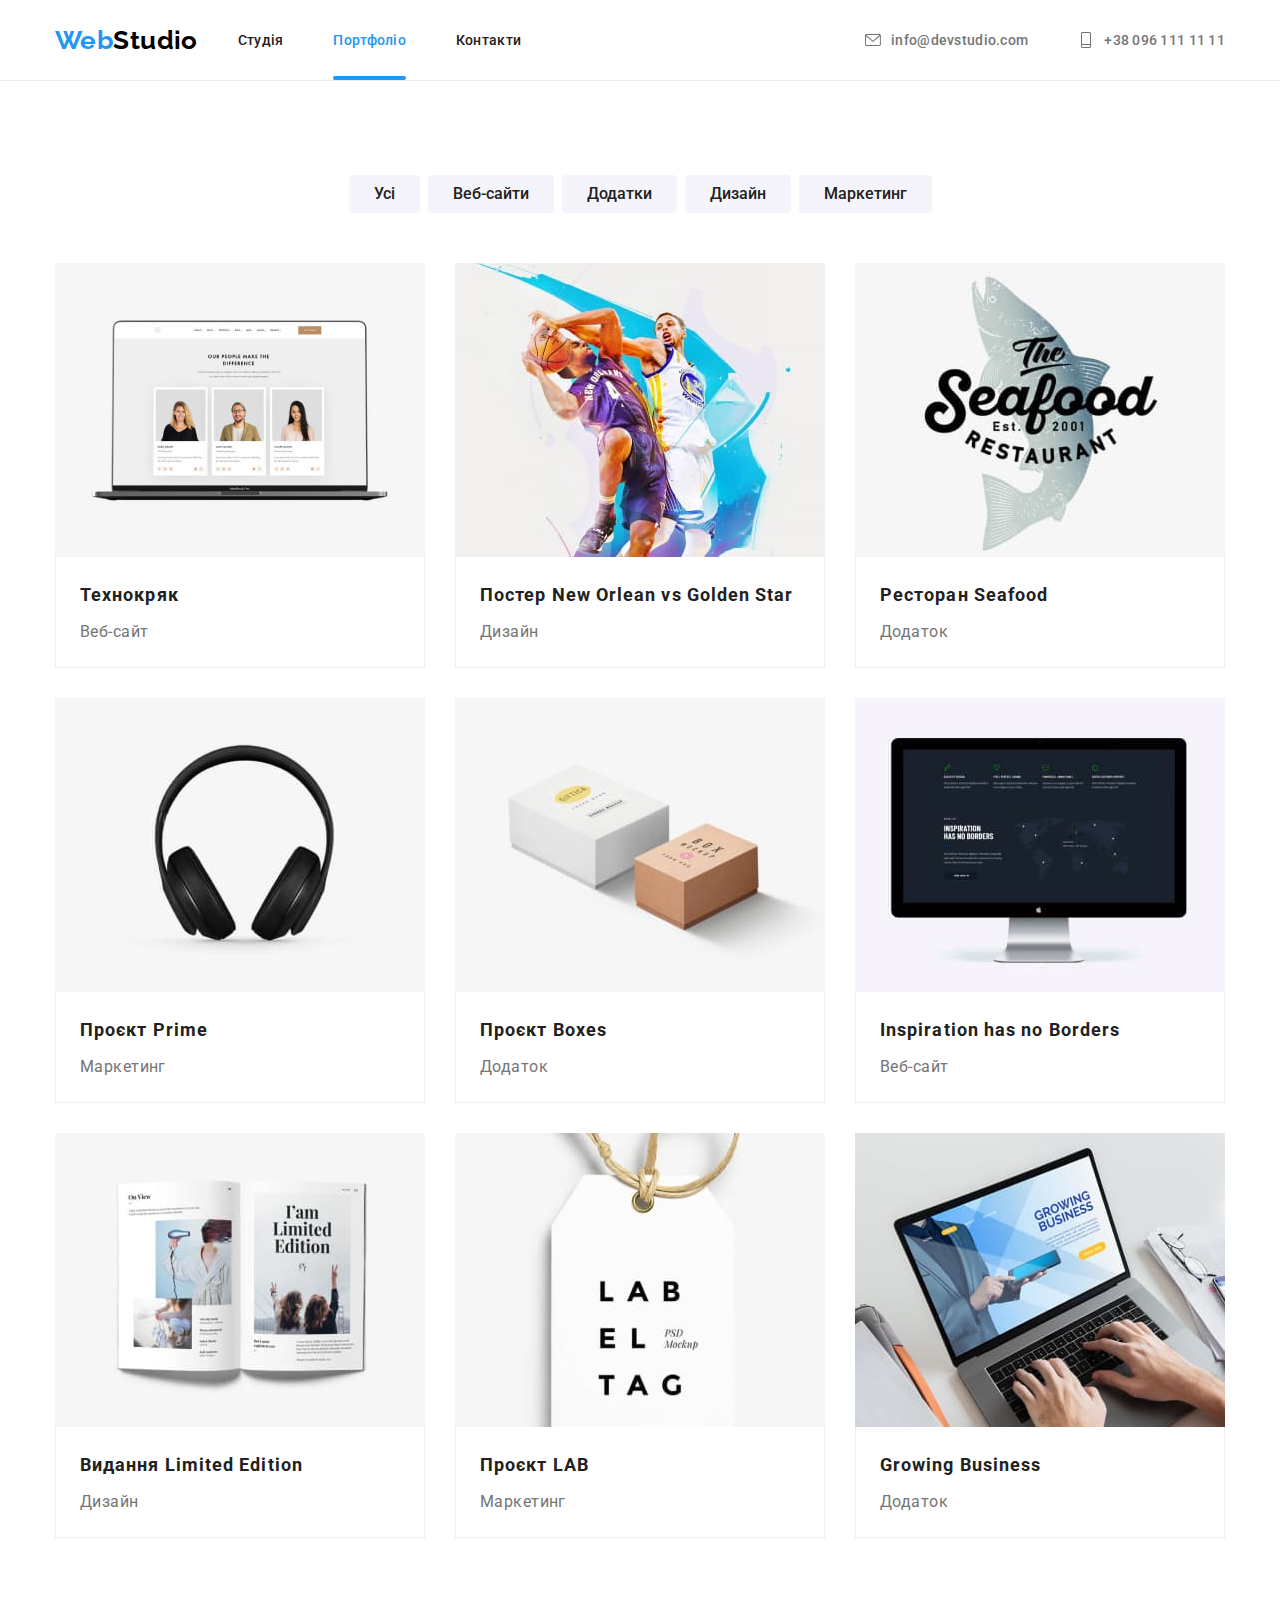
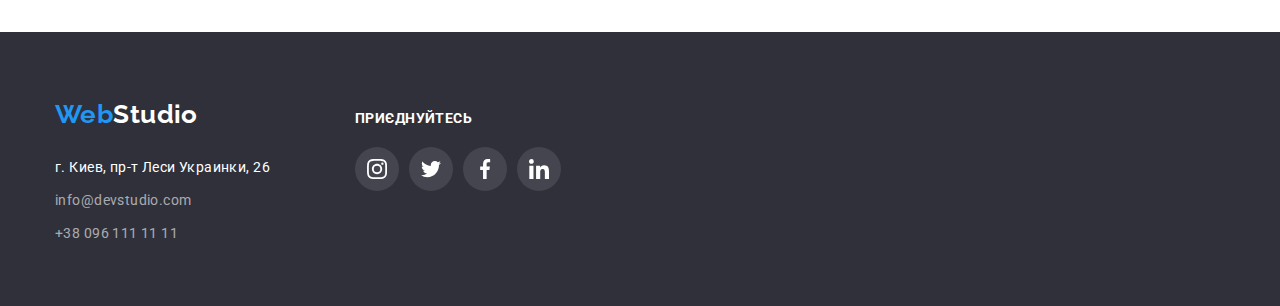
==== commit 4b70cf23: "add amimation" ====
--- a/portfolio.html
+++ b/portfolio.html
@@ -91,117 +91,198 @@
           </ul>
           <ul class="service-list list">
             <li class="service-item">
-              <img
-                class="item-img"
-                src="/images/service1.jpg"
-                alt="laptop"
-                width="370"
-                height="294"
-              />
+              <div class="elemrnt">
+                <img
+                  class="item-img"
+                  src="/images/service1.jpg"
+                  alt="laptop"
+                  width="370"
+                  height="294"
+                />
+                <div class="service-info">
+                  <p class="info-text">
+                    Ресурс пропонує комплексні пропозиції з різним рівнем
+                    функціоналу та сервісів. Все це дозволить відвідувачу
+                    отримати вичерпні відомості про компанію чи приватну особу.
+                  </p>
+                </div>
+              </div>
               <div class="box">
                 <h3 class="service-title">Технокряк</h3>
                 <p class="service-text">Веб-сайт</p>
               </div>
             </li>
             <li class="service-item">
-              <img
-                class="item-img"
-                src="/images/service2.jpg"
-                alt="two basketball players"
-                width="370"
-                height="294"
-              />
+              <div class="elemrnt">
+                <img
+                  class="item-img"
+                  src="/images/service2.jpg"
+                  alt="laptop"
+                  width="370"
+                  height="294"
+                />
+                <div class="service-info">
+                  <p class="info-text">
+                    Ресурс пропонує комплексні пропозиції з різним рівнем
+                    функціоналу та сервісів. Все це дозволить відвідувачу
+                    отримати вичерпні відомості про компанію чи приватну особу.
+                  </p>
+                </div>
+              </div>
               <div class="box">
                 <h3 class="service-title">Постер New Orlean vs Golden Star</h3>
                 <p class="service-text">Дизайн</p>
               </div>
             </li>
             <li class="service-item">
-              <img
-                class="item-img"
-                src="/images/service3.jpg"
-                alt="fish logo"
-                width="370"
-                height="294"
-              />
+              <div class="elemrnt">
+                <img
+                  class="item-img"
+                  src="/images/service3.jpg"
+                  alt="laptop"
+                  width="370"
+                  height="294"
+                />
+                <div class="service-info">
+                  <p class="info-text">
+                    Ресурс пропонує комплексні пропозиції з різним рівнем
+                    функціоналу та сервісів. Все це дозволить відвідувачу
+                    отримати вичерпні відомості про компанію чи приватну особу.
+                  </p>
+                </div>
+              </div>
               <div class="box">
                 <h3 class="service-title">Ресторан Seafood</h3>
                 <p class="service-text">Додаток</p>
               </div>
             </li>
             <li class="service-item">
-              <img
-                class="item-img"
-                src="/images/service4.jpg"
-                alt="headphones"
-                width="370"
-                height="294"
-              />
+              <div class="elemrnt">
+                <img
+                  class="item-img"
+                  src="/images/service4.jpg"
+                  alt="laptop"
+                  width="370"
+                  height="294"
+                />
+                <div class="service-info">
+                  <p class="info-text">
+                    Ресурс пропонує комплексні пропозиції з різним рівнем
+                    функціоналу та сервісів. Все це дозволить відвідувачу
+                    отримати вичерпні відомості про компанію чи приватну особу.
+                  </p>
+                </div>
+              </div>
               <div class="box">
                 <h3 class="service-title">Проєкт Prime</h3>
                 <p class="service-text">Маркетинг</p>
               </div>
             </li>
             <li class="service-item">
-              <img
-                class="item-img"
-                src="/images/service5.jpg"
-                alt="two boxes"
-                width="370"
-                height="294"
-              />
+              <div class="elemrnt">
+                <img
+                  class="item-img"
+                  src="/images/service5.jpg"
+                  alt="laptop"
+                  width="370"
+                  height="294"
+                />
+                <div class="service-info">
+                  <p class="info-text">
+                    Ресурс пропонує комплексні пропозиції з різним рівнем
+                    функціоналу та сервісів. Все це дозволить відвідувачу
+                    отримати вичерпні відомості про компанію чи приватну особу.
+                  </p>
+                </div>
+              </div>
               <div class="box">
                 <h3 class="service-title">Проєкт Boxes</h3>
                 <p class="service-text">Додаток</p>
               </div>
             </li>
             <li class="service-item">
-              <img
-                class="item-img"
-                src="/images/service6.jpg"
-                alt="monitor"
-                width="370"
-                height="294"
-              />
+              <div class="elemrnt">
+                <img
+                  class="item-img"
+                  src="/images/service6.jpg"
+                  alt="laptop"
+                  width="370"
+                  height="294"
+                />
+                <div class="service-info">
+                  <p class="info-text">
+                    Ресурс пропонує комплексні пропозиції з різним рівнем
+                    функціоналу та сервісів. Все це дозволить відвідувачу
+                    отримати вичерпні відомості про компанію чи приватну особу.
+                  </p>
+                </div>
+              </div>
               <div class="box">
                 <h3 class="service-title">Inspiration has no Borders</h3>
                 <p class="service-text">Веб-сайт</p>
               </div>
             </li>
             <li class="service-item">
-              <img
-                class="item-img"
-                src="/images/service7.jpg"
-                alt="book"
-                width="370"
-                height="294"
-              />
+              <div class="elemrnt">
+                <img
+                  class="item-img"
+                  src="/images/service7.jpg"
+                  alt="laptop"
+                  width="370"
+                  height="294"
+                />
+                <div class="service-info">
+                  <p class="info-text">
+                    Ресурс пропонує комплексні пропозиції з різним рівнем
+                    функціоналу та сервісів. Все це дозволить відвідувачу
+                    отримати вичерпні відомості про компанію чи приватну особу.
+                  </p>
+                </div>
+              </div>
               <div class="box">
                 <h3 class="service-title">Видання Limited Edition</h3>
                 <p class="service-text">Дизайн</p>
               </div>
             </li>
             <li class="service-item">
-              <img
-                class="item-img"
-                src="/images/service8.jpg"
-                alt="badge"
-                width="370"
-                height="294"
-              />
+              <div class="elemrnt">
+                <img
+                  class="item-img"
+                  src="/images/service8.jpg"
+                  alt="laptop"
+                  width="370"
+                  height="294"
+                />
+                <div class="service-info">
+                  <p class="info-text">
+                    Ресурс пропонує комплексні пропозиції з різним рівнем
+                    функціоналу та сервісів. Все це дозволить відвідувачу
+                    отримати вичерпні відомості про компанію чи приватну особу.
+                  </p>
+                </div>
+              </div>
               <div class="box">
                 <h3 class="service-title">Проєкт LAB</h3>
                 <p class="service-text">Маркетинг</p>
               </div>
             </li>
             <li class="service-item">
-              <img
-                class="item-img"
-                src="/images/service9.jpg"
-                alt="laptop"
-                width="370"
-                height="294"
-              />
+              <div class="elemrnt">
+                <img
+                  class="item-img"
+                  src="/images/service9.jpg"
+                  alt="laptop"
+                  width="370"
+                  height="294"
+                />
+                <div class="service-info">
+                  <p class="info-text">
+                    Ресурс пропонує комплексні пропозиції з різним рівнем
+                    функціоналу та сервісів. Все це дозволить відвідувачу
+                    отримати вичерпні відомості про компанію чи приватну особу.
+                  </p>
+                </div>
+              </div>
               <div class="box">
                 <h3 class="service-title">Growing Business</h3>
                 <p class="service-text">Додаток</p>
--- a/css/style.css
+++ b/css/style.css
@@ -26,9 +26,11 @@
 }
 
 .section-title {
+  margin-bottom: 50px;
   font-weight: 700;
   font-size: 36px;
   line-height: 1.17;
+  text-align: center;
 
   color: var(--title-trxt-color);
 }
@@ -56,10 +58,6 @@
   padding: 94px 0;
 }
 
-.section-title {
-  text-align: center;
-}
-
 h1,
 h2,
 h3,
@@ -110,6 +108,12 @@
   display: inline-block;
   padding: 32px 0;
   color: var(--title-trxt-color);
+
+  transition: color 250ms linear;
+}
+
+.menu-item {
+  position: relative;
 }
 
 .menu-item:not(:last-child) {
@@ -129,6 +133,8 @@
   display: flex;
   align-items: center;
   color: var(--primary-text-color);
+
+  transition: color 250ms linear;
 }
 
 .menu-link:hover,
@@ -146,11 +152,24 @@
   color: var(--accent-color);
 }
 
+.active::before {
+  position: absolute;
+  right: 0;
+  bottom: 0;
+  content: "";
+  width: 100%;
+  height: 4px;
+  background-color: var(--accent-color);
+  border-radius: 2px;
+}
+
 .contacts-icon {
   margin-right: 10px;
   width: 16px;
   height: 16px;
   fill: var(--primary-text-color);
+
+  transition: fill 250ms linear;
 }
 
 /* hero */
@@ -242,21 +261,32 @@
   justify-content: space-between;
 }
 
+.classes-item {
+  position: relative;
+}
+
 .classes {
   padding-top: 0;
 }
 
-.classes .section-title {
-  margin-bottom: 50px;
-}
+.classes-title {
+  position: absolute;
+  left: 0;
+  bottom: 0;
+  width: 100%;
+  padding: 27px 0;
+  font-weight: 700;
+  line-height: 1.142;
+  text-align: center;
+  text-transform: uppercase;
+  color: #ffffff;
+  background-color: rgba(47, 48, 58, 0.8);
+}
+
 /* Team */
 
 .team {
   background-color: #f5f4fa;
-}
-
-.team .section-title {
-  margin-bottom: 50px;
 }
 
 .team-list {
@@ -315,12 +345,16 @@
   width: 44px;
   height: 44px;
   border-radius: 50%;
+
+  transition: background-color 250ms linear;
 }
 
 .item-icon {
   width: 20px;
   height: 20px;
   fill: var(--primary-text-color);
+
+  transition: fill 250ms linear;
 }
 
 .socials .link:hover {
@@ -329,6 +363,42 @@
 
 .socials .link:hover .item-icon {
   fill: #ffffff;
+}
+
+/* ------ Regular customers ------ */
+
+.regulclients .list {
+  display: flex;
+  flex-wrap: wrap;
+  justify-content: space-between;
+}
+
+.regulclients .link {
+  display: flex;
+  align-items: center;
+  justify-content: center;
+  width: 170px;
+  height: 92px;
+  border: 1px solid var(--primary-text-color);
+  border-radius: 4px;
+
+  transition: border-color 250ms linear;
+}
+
+.regul-icon {
+  width: 106px;
+  height: 60px;
+  fill: var(--primary-text-color);
+
+  transition: fill 250ms linear;
+}
+
+.regulclients .link:hover .regul-icon {
+  fill: var(--accent-color);
+}
+
+.regulclients .link:hover {
+  border-color: var(--accent-color);
 }
 
 /* Site Footer */
@@ -415,6 +485,9 @@
 
   color: var(--title-trxt-color);
   background-color: #f5f4fa;
+
+  transition: background-color 250ms linear, color 250ms linear,
+    box-shadow 250ms linear;
 }
 
 .portfolio-button:hover,
@@ -434,6 +507,7 @@
 }
 
 .service-item {
+  position: relative;
   margin-right: 30px;
   margin-bottom: 30px;
   flex-basis: calc((100% - 60px) / 3);
@@ -445,6 +519,11 @@
 
 .service-item:nth-last-child(-n + 3) {
   margin-bottom: 0;
+}
+
+.service-item .elemrnt {
+  position: relative;
+  overflow: hidden;
 }
 
 .service-item .box {
@@ -469,3 +548,79 @@
   font-size: 16px;
   line-height: 1.87;
 }
+
+.service-info {
+  position: absolute;
+  top: 0;
+  left: 0;
+  width: 100%;
+  height: 100%;
+  transform: translateY(100%);
+  padding: 63px 24px;
+  background-color: rgba(33, 150, 243, 0.9);
+
+  transition: transform, 250ms linear;
+}
+
+.service-item .elemrnt:hover .service-info {
+  transform: translateY(0);
+}
+
+.service-info .info-text {
+  font-size: 18px;
+  line-height: 1.56;
+  letter-spacing: 0.03em;
+
+  color: #ffffff;
+}
+
+/* pointer-events: none; */
+
+/* backdrop */
+
+.backdrop {
+  position: fixed;
+  top: 0;
+  left: 0;
+  width: 100%;
+  height: 100%;
+  background: rgba(0, 0, 0, 0.2);
+  /* pointer-events: none; */
+}
+
+.backdrop .modal {
+  position: absolute;
+  top: 50%;
+  left: 50%;
+  transform: translate(-50%, -50%);
+  width: 500px;
+  height: 500px;
+  background-color: #ffffff;
+
+  box-shadow: 0px 1px 3px rgba(0, 0, 0, 0.12), 0px 1px 1px rgba(0, 0, 0, 0.14),
+    0px 2px 1px rgba(0, 0, 0, 0.2);
+  border-radius: 4px;
+}
+
+.backdrop.is-hidden {
+  opacity: 0;
+  pointer-events: none;
+}
+
+.backdrop .button {
+  position: absolute;
+  top: 8px;
+  right: 8px;
+  width: 30px;
+  height: 30px;
+  border-radius: 50px;
+  border: 1px solid rgba(0, 0, 0, 0.1);
+  background-color: inherit;
+  cursor: pointer;
+}
+
+.backdrop .button svg {
+  display: block;
+  justify-content: center;
+  align-items: center;
+}
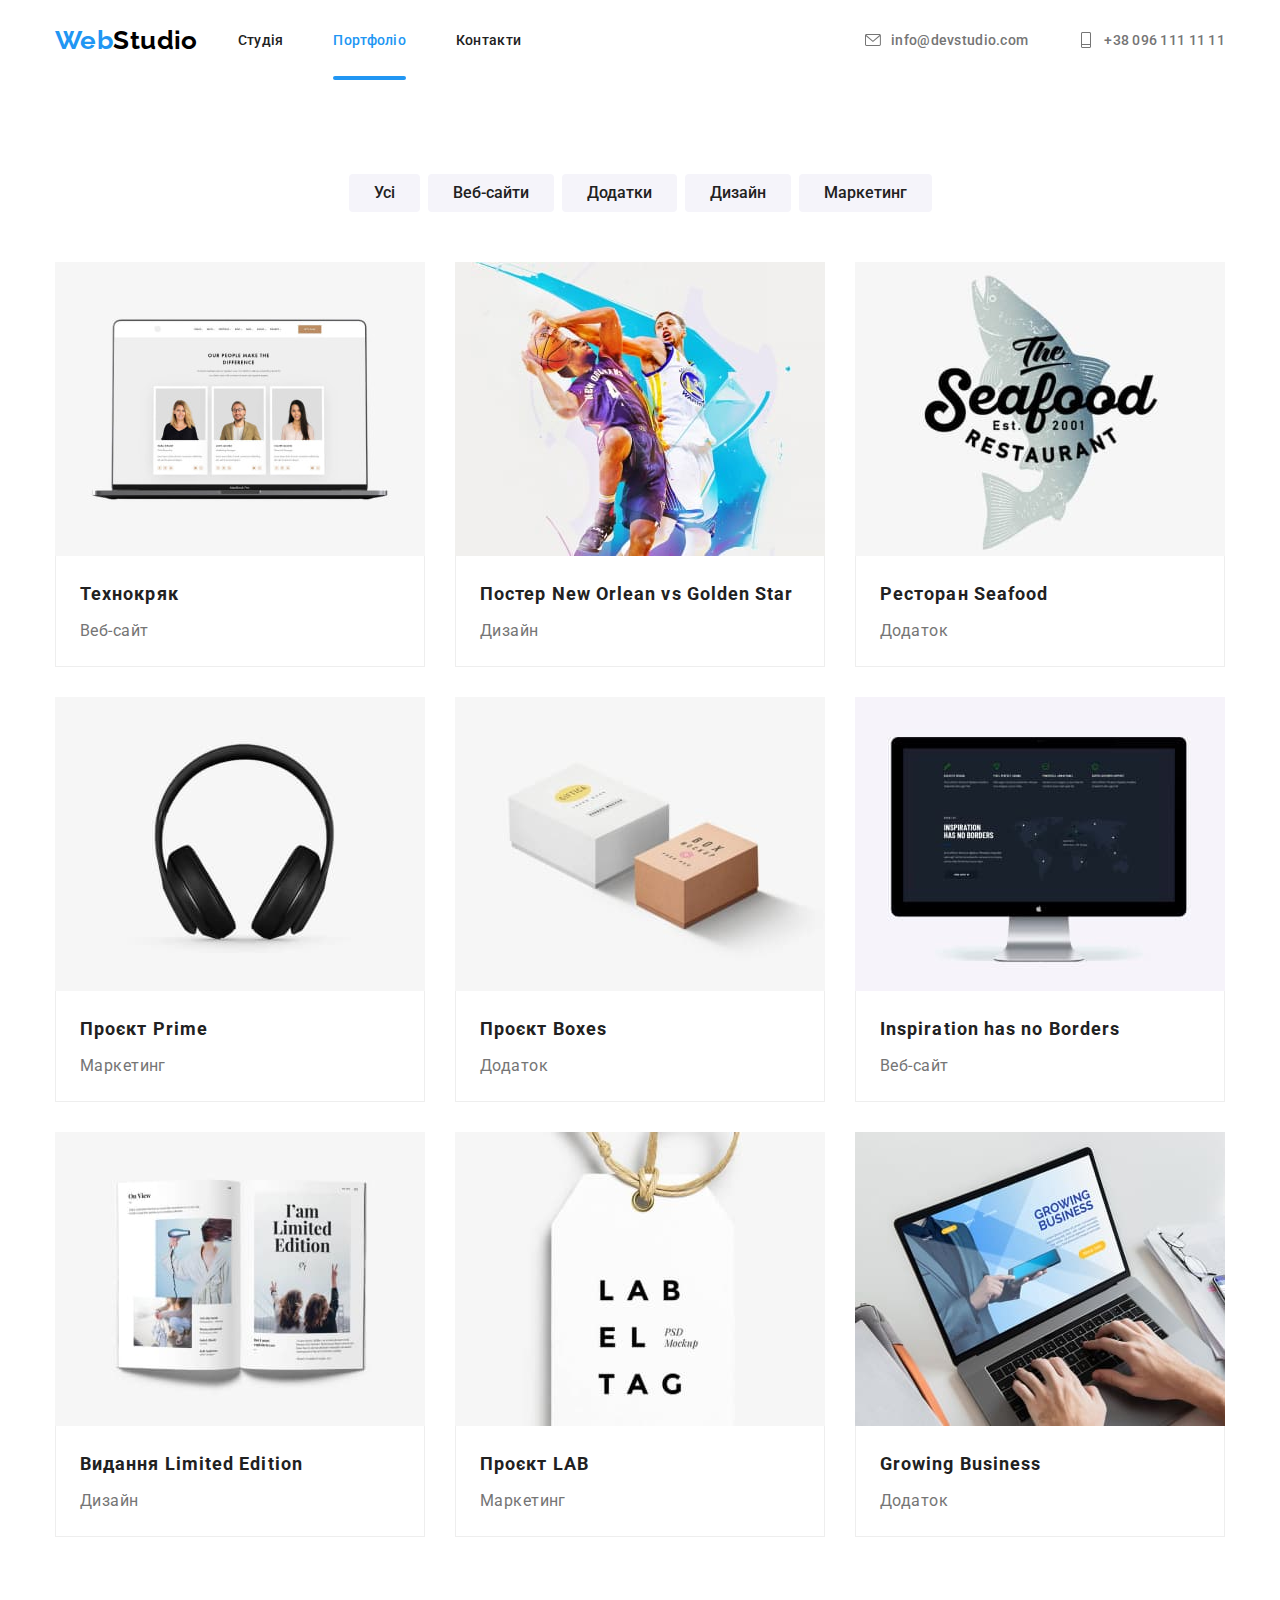
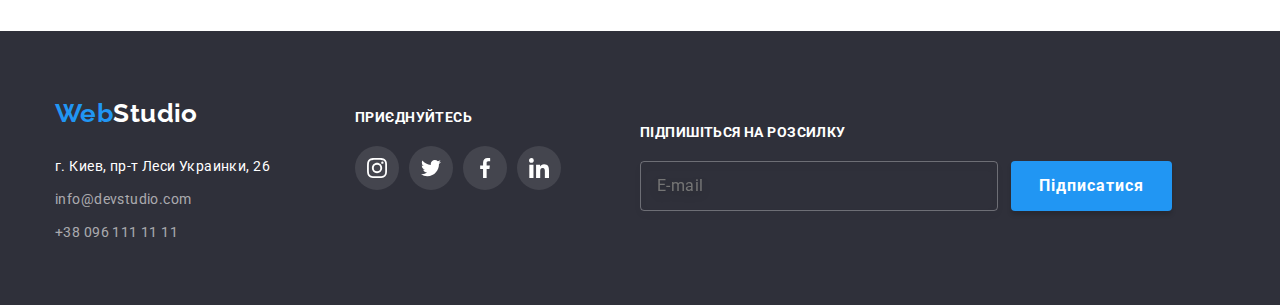
==== commit 92bcb58c: "bam style" ====
--- a/portfolio.html
+++ b/portfolio.html
@@ -19,37 +19,43 @@
   </head>
   <body>
     <!-- portfolio header -->
-    <header class="header portfolio-header">
+    <header class="header">
       <div class="container">
         <a class="logo link" href="./index.html"
           ><span class="accent">Web</span>Studio</a
         >
-        <nav class="nav">
-          <ul class="menu-list list">
-            <li class="menu-item">
-              <a class="menu-link link" href="/index.html">Студія</a>
-            </li>
-            <li class="menu-item">
-              <a class="menu-link link active" href="/portfolio.html"
+        <nav class="navigation">
+          <ul class="navigation-menu list">
+            <li class="navigation-menu__item">
+              <a class="navigation-menu__link link" href="/index.html"
+                >Студія</a
+              >
+            </li>
+            <li class="navigation-menu__item">
+              <a
+                class="navigation-menu__link link navigation-menu__link--active"
+                href="/portfolio.html"
                 >Портфоліо</a
               >
             </li>
-            <li class="menu-item">
-              <a class="menu-link link" href="">Контакти</a>
+            <li class="navigation-menu__item">
+              <a class="navigation-menu__link link" href="">Контакти</a>
             </li>
           </ul>
-          <ul class="contacts-list list">
-            <li class="contacts-item">
-              <a class="contacts-link link" href="mailto:info@devstudio.com"
-                ><svg class="contacts-icon icon-mail">
+          <ul class="navigation-contacts list">
+            <li class="navigation-contacts__item">
+              <a
+                class="navigation-contacts__link link"
+                href="mailto:info@devstudio.com"
+                ><svg class="navigation-contacts__icon">
                   <use href="/images/sprite.svg#icon-icon-email"></use>
                 </svg>
                 info@devstudio.com</a
               >
             </li>
-            <li class="contacts-item">
-              <a class="contacts-link link" href="tel:+380961111111"
-                ><svg class="contacts-icon icon-tel">
+            <li class="navigation-contacts__item">
+              <a class="navigation-contacts__link link" href="tel:+380961111111"
+                ><svg class="navigation-contacts__icon">
                   <use href="/images/sprite.svg#icon-icon-tel"></use>
                 </svg>
                 +38 096 111 11 11</a
@@ -64,228 +70,234 @@
       <section class="section">
         <div class="container">
           <h2 class="hidden">Наш сервіс</h2>
-          <ul class="portfolio-list list">
-            <li class="portfolio-item">
-              <button class="portfolio-button button" type="button">Усі</button>
-            </li>
-            <li class="portfolio-item">
-              <button class="portfolio-button button" type="button">
+          <ul class="portfolio-serv list">
+            <li class="portfolio-serv__item">
+              <button class="portfolio-serv__button button" type="button">
+                Усі
+              </button>
+            </li>
+            <li class="portfolio-serv__item">
+              <button class="portfolio-serv__button button" type="button">
                 Веб-сайти
               </button>
             </li>
-            <li class="portfolio-item">
-              <button class="portfolio-button button" type="button">
+            <li class="portfolio-serv__item">
+              <button class="portfolio-serv__button button" type="button">
                 Додатки
               </button>
             </li>
-            <li class="portfolio-item">
-              <button class="portfolio-button button" type="button">
+            <li class="portfolio-serv__item">
+              <button class="portfolio-serv__button button" type="button">
                 Дизайн
               </button>
             </li>
-            <li class="portfolio-item">
-              <button class="portfolio-button button" type="button">
+            <li class="portfolio-serv__item">
+              <button class="portfolio-serv__button button" type="button">
                 Маркетинг
               </button>
             </li>
           </ul>
-          <ul class="service-list list">
-            <li class="service-item">
-              <div class="elemrnt">
-                <img
-                  class="item-img"
+          <ul class="portfolio-pages list">
+            <li class="portfolio-pages__item">
+              <div class="element">
+                <img
+                  class="portfolio-pages__img"
                   src="/images/service1.jpg"
                   alt="laptop"
                   width="370"
                   height="294"
                 />
                 <div class="service-info">
-                  <p class="info-text">
-                    Ресурс пропонує комплексні пропозиції з різним рівнем
-                    функціоналу та сервісів. Все це дозволить відвідувачу
-                    отримати вичерпні відомості про компанію чи приватну особу.
-                  </p>
-                </div>
-              </div>
-              <div class="box">
-                <h3 class="service-title">Технокряк</h3>
-                <p class="service-text">Веб-сайт</p>
-              </div>
-            </li>
-            <li class="service-item">
-              <div class="elemrnt">
-                <img
-                  class="item-img"
+                  <p class="portfolio-pages__info">
+                    Ресурс пропонує комплексні пропозиції з різним рівнем
+                    функціоналу та сервісів. Все це дозволить відвідувачу
+                    отримати вичерпні відомості про компанію чи приватну особу.
+                  </p>
+                </div>
+              </div>
+              <div class="box">
+                <h3 class="portfolio-pages__title">Технокряк</h3>
+                <p class="portfolio-pages__text">Веб-сайт</p>
+              </div>
+            </li>
+            <li class="portfolio-pages__item">
+              <div class="element">
+                <img
+                  class="portfolio-pages__img"
                   src="/images/service2.jpg"
                   alt="laptop"
                   width="370"
                   height="294"
                 />
                 <div class="service-info">
-                  <p class="info-text">
-                    Ресурс пропонує комплексні пропозиції з різним рівнем
-                    функціоналу та сервісів. Все це дозволить відвідувачу
-                    отримати вичерпні відомості про компанію чи приватну особу.
-                  </p>
-                </div>
-              </div>
-              <div class="box">
-                <h3 class="service-title">Постер New Orlean vs Golden Star</h3>
-                <p class="service-text">Дизайн</p>
-              </div>
-            </li>
-            <li class="service-item">
-              <div class="elemrnt">
-                <img
-                  class="item-img"
+                  <p class="portfolio-pages__info">
+                    Ресурс пропонує комплексні пропозиції з різним рівнем
+                    функціоналу та сервісів. Все це дозволить відвідувачу
+                    отримати вичерпні відомості про компанію чи приватну особу.
+                  </p>
+                </div>
+              </div>
+              <div class="box">
+                <h3 class="portfolio-pages__title">
+                  Постер New Orlean vs Golden Star
+                </h3>
+                <p class="portfolio-pages__text">Дизайн</p>
+              </div>
+            </li>
+            <li class="portfolio-pages__item">
+              <div class="element">
+                <img
+                  class="portfolio-pages__img"
                   src="/images/service3.jpg"
                   alt="laptop"
                   width="370"
                   height="294"
                 />
                 <div class="service-info">
-                  <p class="info-text">
-                    Ресурс пропонує комплексні пропозиції з різним рівнем
-                    функціоналу та сервісів. Все це дозволить відвідувачу
-                    отримати вичерпні відомості про компанію чи приватну особу.
-                  </p>
-                </div>
-              </div>
-              <div class="box">
-                <h3 class="service-title">Ресторан Seafood</h3>
-                <p class="service-text">Додаток</p>
-              </div>
-            </li>
-            <li class="service-item">
-              <div class="elemrnt">
-                <img
-                  class="item-img"
+                  <p class="portfolio-pages__info">
+                    Ресурс пропонує комплексні пропозиції з різним рівнем
+                    функціоналу та сервісів. Все це дозволить відвідувачу
+                    отримати вичерпні відомості про компанію чи приватну особу.
+                  </p>
+                </div>
+              </div>
+              <div class="box">
+                <h3 class="portfolio-pages__title">Ресторан Seafood</h3>
+                <p class="portfolio-pages__text">Додаток</p>
+              </div>
+            </li>
+            <li class="portfolio-pages__item">
+              <div class="element">
+                <img
+                  class="portfolio-pages__img"
                   src="/images/service4.jpg"
                   alt="laptop"
                   width="370"
                   height="294"
                 />
                 <div class="service-info">
-                  <p class="info-text">
-                    Ресурс пропонує комплексні пропозиції з різним рівнем
-                    функціоналу та сервісів. Все це дозволить відвідувачу
-                    отримати вичерпні відомості про компанію чи приватну особу.
-                  </p>
-                </div>
-              </div>
-              <div class="box">
-                <h3 class="service-title">Проєкт Prime</h3>
-                <p class="service-text">Маркетинг</p>
-              </div>
-            </li>
-            <li class="service-item">
-              <div class="elemrnt">
-                <img
-                  class="item-img"
+                  <p class="portfolio-pages__info">
+                    Ресурс пропонує комплексні пропозиції з різним рівнем
+                    функціоналу та сервісів. Все це дозволить відвідувачу
+                    отримати вичерпні відомості про компанію чи приватну особу.
+                  </p>
+                </div>
+              </div>
+              <div class="box">
+                <h3 class="portfolio-pages__title">Проєкт Prime</h3>
+                <p class="portfolio-pages__text">Маркетинг</p>
+              </div>
+            </li>
+            <li class="portfolio-pages__item">
+              <div class="element">
+                <img
+                  class="portfolio-pages__img"
                   src="/images/service5.jpg"
                   alt="laptop"
                   width="370"
                   height="294"
                 />
                 <div class="service-info">
-                  <p class="info-text">
-                    Ресурс пропонує комплексні пропозиції з різним рівнем
-                    функціоналу та сервісів. Все це дозволить відвідувачу
-                    отримати вичерпні відомості про компанію чи приватну особу.
-                  </p>
-                </div>
-              </div>
-              <div class="box">
-                <h3 class="service-title">Проєкт Boxes</h3>
-                <p class="service-text">Додаток</p>
-              </div>
-            </li>
-            <li class="service-item">
-              <div class="elemrnt">
-                <img
-                  class="item-img"
+                  <p class="portfolio-pages__info">
+                    Ресурс пропонує комплексні пропозиції з різним рівнем
+                    функціоналу та сервісів. Все це дозволить відвідувачу
+                    отримати вичерпні відомості про компанію чи приватну особу.
+                  </p>
+                </div>
+              </div>
+              <div class="box">
+                <h3 class="portfolio-pages__title">Проєкт Boxes</h3>
+                <p class="portfolio-pages__text">Додаток</p>
+              </div>
+            </li>
+            <li class="portfolio-pages__item">
+              <div class="element">
+                <img
+                  class="portfolio-pages__img"
                   src="/images/service6.jpg"
                   alt="laptop"
                   width="370"
                   height="294"
                 />
                 <div class="service-info">
-                  <p class="info-text">
-                    Ресурс пропонує комплексні пропозиції з різним рівнем
-                    функціоналу та сервісів. Все це дозволить відвідувачу
-                    отримати вичерпні відомості про компанію чи приватну особу.
-                  </p>
-                </div>
-              </div>
-              <div class="box">
-                <h3 class="service-title">Inspiration has no Borders</h3>
-                <p class="service-text">Веб-сайт</p>
-              </div>
-            </li>
-            <li class="service-item">
-              <div class="elemrnt">
-                <img
-                  class="item-img"
+                  <p class="portfolio-pages__info">
+                    Ресурс пропонує комплексні пропозиції з різним рівнем
+                    функціоналу та сервісів. Все це дозволить відвідувачу
+                    отримати вичерпні відомості про компанію чи приватну особу.
+                  </p>
+                </div>
+              </div>
+              <div class="box">
+                <h3 class="portfolio-pages__title">
+                  Inspiration has no Borders
+                </h3>
+                <p class="portfolio-pages__text">Веб-сайт</p>
+              </div>
+            </li>
+            <li class="portfolio-pages__item">
+              <div class="element">
+                <img
+                  class="portfolio-pages__img"
                   src="/images/service7.jpg"
                   alt="laptop"
                   width="370"
                   height="294"
                 />
                 <div class="service-info">
-                  <p class="info-text">
-                    Ресурс пропонує комплексні пропозиції з різним рівнем
-                    функціоналу та сервісів. Все це дозволить відвідувачу
-                    отримати вичерпні відомості про компанію чи приватну особу.
-                  </p>
-                </div>
-              </div>
-              <div class="box">
-                <h3 class="service-title">Видання Limited Edition</h3>
-                <p class="service-text">Дизайн</p>
-              </div>
-            </li>
-            <li class="service-item">
-              <div class="elemrnt">
-                <img
-                  class="item-img"
+                  <p class="portfolio-pages__info">
+                    Ресурс пропонує комплексні пропозиції з різним рівнем
+                    функціоналу та сервісів. Все це дозволить відвідувачу
+                    отримати вичерпні відомості про компанію чи приватну особу.
+                  </p>
+                </div>
+              </div>
+              <div class="box">
+                <h3 class="portfolio-pages__title">Видання Limited Edition</h3>
+                <p class="portfolio-pages__text">Дизайн</p>
+              </div>
+            </li>
+            <li class="portfolio-pages__item">
+              <div class="element">
+                <img
+                  class="portfolio-pages__img"
                   src="/images/service8.jpg"
                   alt="laptop"
                   width="370"
                   height="294"
                 />
                 <div class="service-info">
-                  <p class="info-text">
-                    Ресурс пропонує комплексні пропозиції з різним рівнем
-                    функціоналу та сервісів. Все це дозволить відвідувачу
-                    отримати вичерпні відомості про компанію чи приватну особу.
-                  </p>
-                </div>
-              </div>
-              <div class="box">
-                <h3 class="service-title">Проєкт LAB</h3>
-                <p class="service-text">Маркетинг</p>
-              </div>
-            </li>
-            <li class="service-item">
-              <div class="elemrnt">
-                <img
-                  class="item-img"
+                  <p class="portfolio-pages__info">
+                    Ресурс пропонує комплексні пропозиції з різним рівнем
+                    функціоналу та сервісів. Все це дозволить відвідувачу
+                    отримати вичерпні відомості про компанію чи приватну особу.
+                  </p>
+                </div>
+              </div>
+              <div class="box">
+                <h3 class="portfolio-pages__title">Проєкт LAB</h3>
+                <p class="portfolio-pages__text">Маркетинг</p>
+              </div>
+            </li>
+            <li class="portfolio-pages__item">
+              <div class="element">
+                <img
+                  class="portfolio-pages__img"
                   src="/images/service9.jpg"
                   alt="laptop"
                   width="370"
                   height="294"
                 />
                 <div class="service-info">
-                  <p class="info-text">
-                    Ресурс пропонує комплексні пропозиції з різним рівнем
-                    функціоналу та сервісів. Все це дозволить відвідувачу
-                    отримати вичерпні відомості про компанію чи приватну особу.
-                  </p>
-                </div>
-              </div>
-              <div class="box">
-                <h3 class="service-title">Growing Business</h3>
-                <p class="service-text">Додаток</p>
+                  <p class="portfolio-pages__info">
+                    Ресурс пропонує комплексні пропозиції з різним рівнем
+                    функціоналу та сервісів. Все це дозволить відвідувачу
+                    отримати вичерпні відомості про компанію чи приватну особу.
+                  </p>
+                </div>
+              </div>
+              <div class="box">
+                <h3 class="portfolio-pages__title">Growing Business</h3>
+                <p class="portfolio-pages__text">Додаток</p>
               </div>
             </li>
           </ul>
@@ -296,62 +308,72 @@
     <!-- Site Footer -->
     <footer class="footer">
       <div class="container">
-        <div>
-          <a class="logo link" href="./index.html"
-            ><span class="accent">Web</span>Studio</a
-          >
-          <address>
-            <ul class="footer-list list">
-              <li class="footer-item">
-                <a
-                  class="link address-link"
-                  href="https://goo.gl/maps/WjgSVZao61S94QmMA"
-                  target="_blank"
-                  rel="noopener noreferrer"
-                  >г. Киев, пр-т Леси Украинки, 26</a
-                >
+        <div class="block-inform">
+          <div>
+            <a class="logo link" href="./index.html"
+              ><span class="accent">Web</span>Studio</a
+            >
+            <address>
+              <ul class="footer-list list">
+                <li class="footer-item">
+                  <a
+                    class="link address-link"
+                    href="https://goo.gl/maps/WjgSVZao61S94QmMA"
+                    target="_blank"
+                    rel="noopener noreferrer"
+                    >г. Киев, пр-т Леси Украинки, 26</a
+                  >
+                </li>
+                <li class="footer-item">
+                  <a class="link" href="">info@devstudio.com</a>
+                </li>
+                <li class="footer-item">
+                  <a class="link" href="">+38 096 111 11 11</a>
+                </li>
+              </ul>
+            </address>
+          </div>
+          <!-- <h3 class="title">приєднуйтесь</h3> -->
+          <div class="socials">
+            <h3 class="title">приєднуйтесь</h3>
+            <ul class="socials__list">
+              <li class="socials__item">
+                <a href="#" class="socials__link icon-instagram">
+                  <svg class="socials__icon">
+                    <use href="/images/sprite.svg#icon-instagram"></use>
+                  </svg>
+                </a>
               </li>
-              <li class="footer-item">
-                <a class="link" href="">info@devstudio.com</a>
+              <li class="socials__item">
+                <a href="#" class="socials__link icon-twitter">
+                  <svg class="socials__icon">
+                    <use href="/images/sprite.svg#icon-twitter"></use>
+                  </svg>
+                </a>
               </li>
-              <li class="footer-item">
-                <a class="link" href="">+38 096 111 11 11</a>
+              <li class="socials__item">
+                <a href="#" class="socials__link icon-facebook">
+                  <svg class="socials__icon">
+                    <use href="/images/sprite.svg#icon-facebook"></use>
+                  </svg>
+                </a>
+              </li>
+              <li class="socials__item">
+                <a href="#" class="socials__link icon-linkedin">
+                  <svg class="socials__icon">
+                    <use href="/images/sprite.svg#icon-linkedin"></use>
+                  </svg>
+                </a>
               </li>
             </ul>
-          </address>
+          </div>
         </div>
-        <div class="socials">
-          <h3 class="title">приєднуйтесь</h3>
-          <ul class="list">
-            <li class="item">
-              <a href="#" class="link icon-instagram">
-                <svg class="item-icon">
-                  <use href="/images/sprite.svg#icon-instagram"></use>
-                </svg>
-              </a>
-            </li>
-            <li class="item">
-              <a href="#" class="link icon-twitter">
-                <svg class="item-icon">
-                  <use href="/images/sprite.svg#icon-twitter"></use>
-                </svg>
-              </a>
-            </li>
-            <li class="item">
-              <a href="#" class="link icon-facebook">
-                <svg class="item-icon">
-                  <use href="/images/sprite.svg#icon-facebook"></use>
-                </svg>
-              </a>
-            </li>
-            <li class="item">
-              <a href="#" class="link icon-linkedin">
-                <svg class="item-icon">
-                  <use href="/images/sprite.svg#icon-linkedin"></use>
-                </svg>
-              </a>
-            </li>
-          </ul>
+        <div class="block-form">
+          <form>
+            <h3 class="title">Підпишіться на розсилку</h3>
+            <input type="text" placeholder="E-mail" />
+            <button class="button" type="button">Підписатися</button>
+          </form>
         </div>
       </div>
     </footer>
--- a/css/style.css
+++ b/css/style.css
@@ -81,7 +81,7 @@
   align-items: center;
 }
 
-.header .nav {
+.navigation {
   display: flex;
   align-items: center;
 }
@@ -94,17 +94,17 @@
   color: #000000;
 }
 
-.nav {
+.navigation {
   font-weight: 500;
   letter-spacing: 0.02em;
   line-height: 1.142;
 }
 
-.nav .menu-list {
-  display: flex;
-}
-
-.menu-link {
+.navigation-menu {
+  display: flex;
+}
+
+.navigation-menu__link {
   display: inline-block;
   padding: 32px 0;
   color: var(--title-trxt-color);
@@ -112,24 +112,24 @@
   transition: color 250ms linear;
 }
 
-.menu-item {
+.navigation-menu__item {
   position: relative;
 }
 
-.menu-item:not(:last-child) {
+.navigation-menu__item:not(:last-child) {
   margin-right: 50px;
 }
 
-.contacts-list {
+.navigation-contacts {
   display: flex;
   margin-left: 344px;
 }
 
-.contacts-item:not(:first-child) {
+.navigation-contacts__item:not(:first-child) {
   margin-left: 50px;
 }
 
-.contacts-link {
+.navigation-contacts__link {
   display: flex;
   align-items: center;
   color: var(--primary-text-color);
@@ -137,22 +137,22 @@
   transition: color 250ms linear;
 }
 
-.menu-link:hover,
-.menu-link:focus,
-.contacts-link:hover,
-.contacts-link:focus {
+.navigation-menu__link:hover,
+.navigation-menu__link:focus,
+.navigation-contacts__link:hover,
+.navigation-contacts__link:focus {
   color: var(--accent-color);
 }
 
-.contacts-link:hover .contacts-icon {
+.navigation-contacts__link:hover .navigation-contacts__icon {
   fill: var(--accent-color);
 }
 
-.active {
+.navigation-menu__link--active {
   color: var(--accent-color);
 }
 
-.active::before {
+.navigation-menu__link--active::before {
   position: absolute;
   right: 0;
   bottom: 0;
@@ -163,7 +163,7 @@
   border-radius: 2px;
 }
 
-.contacts-icon {
+.navigation-contacts__icon {
   margin-right: 10px;
   width: 16px;
   height: 16px;
@@ -188,7 +188,7 @@
   background-position: top;
   background-size: cover;
 }
-.hero-title {
+.hero__title {
   width: 696px;
   margin: 0 auto;
   margin-bottom: 30px;
@@ -202,7 +202,8 @@
   color: #ffffff;
 }
 
-.hero-button {
+.hero__button,
+.form__button {
   padding: 10px 32px;
   cursor: pointer;
   border: none;
@@ -221,17 +222,17 @@
 
 /* Advantages */
 
-.advantages-list {
+.advantages {
   display: flex;
   flex-wrap: wrap;
   justify-content: space-between;
 }
 
-.advantages-item {
+.advantages__item {
   flex-basis: 270px;
 }
 
-.advantages-title {
+.advantages__title {
   margin-bottom: 10px;
   font-weight: 700;
   line-height: 1.142;
@@ -240,7 +241,7 @@
   color: var(--title-trxt-color);
 }
 
-.advantages-block {
+.advantages__block {
   margin-bottom: 30px;
   display: flex;
   align-items: center;
@@ -248,28 +249,28 @@
   background-color: #f5f4fa;
 }
 
-.advantages-icon {
+.advantages__icon {
   margin: 0 auto;
   width: 70px;
   height: 70px;
 }
 
-/* Our classes */
-
-.classes-list {
+/* Our activity */
+
+.activity__list {
   display: flex;
   justify-content: space-between;
 }
 
-.classes-item {
+.activity__item {
   position: relative;
 }
 
-.classes {
+.activity {
   padding-top: 0;
 }
 
-.classes-title {
+.activity__title {
   position: absolute;
   left: 0;
   bottom: 0;
@@ -289,23 +290,23 @@
   background-color: #f5f4fa;
 }
 
-.team-list {
+.team__list {
   display: flex;
   justify-content: space-between;
 }
 
-.team-item {
+.team__item {
   background: #ffffff;
   box-shadow: 0px 1px 3px rgba(0, 0, 0, 0.12), 0px 1px 1px rgba(0, 0, 0, 0.14),
     0px 2px 1px rgba(0, 0, 0, 0.2);
   border-radius: 0px 0px 4px 4px;
 }
 
-.team-item .box {
+.team__box {
   padding: 30px 20px;
 }
 
-.team-title {
+.team__title {
   margin-bottom: 10px;
   font-weight: 500;
   font-size: 16px;
@@ -315,7 +316,7 @@
   color: var(--title-trxt-color);
 }
 
-.team-text {
+.team__text {
   font-size: 16px;
   line-height: 1.187;
   text-align: center;
@@ -331,14 +332,14 @@
   width: 206px;
   margin: 0 auto;
 }
-.socials .list {
+.socials__list {
   display: flex;
   justify-content: space-between;
 }
-.socials .item {
-  display: flex;
-}
-.socials .link {
+.socials__item {
+  display: flex;
+}
+.socials__link {
   display: flex;
   justify-content: center;
   align-items: center;
@@ -349,7 +350,7 @@
   transition: background-color 250ms linear;
 }
 
-.item-icon {
+.socials__icon {
   width: 20px;
   height: 20px;
   fill: var(--primary-text-color);
@@ -357,23 +358,23 @@
   transition: fill 250ms linear;
 }
 
-.socials .link:hover {
+.socials__link:hover {
   background-color: var(--accent-color);
 }
 
-.socials .link:hover .item-icon {
+.socials__link:hover .socials__icon {
   fill: #ffffff;
 }
 
 /* ------ Regular customers ------ */
 
-.regulclients .list {
+.clients__list {
   display: flex;
   flex-wrap: wrap;
   justify-content: space-between;
 }
 
-.regulclients .link {
+.clients__link {
   display: flex;
   align-items: center;
   justify-content: center;
@@ -385,7 +386,7 @@
   transition: border-color 250ms linear;
 }
 
-.regul-icon {
+.clients__icon {
   width: 106px;
   height: 60px;
   fill: var(--primary-text-color);
@@ -393,11 +394,11 @@
   transition: fill 250ms linear;
 }
 
-.regulclients .link:hover .regul-icon {
+.clients__link:hover .clients__icon {
   fill: var(--accent-color);
 }
 
-.regulclients .link:hover {
+.clients__link:hover {
   border-color: var(--accent-color);
 }
 
@@ -428,18 +429,20 @@
 
 .footer .container {
   display: flex;
-  align-items: baseline;
-}
-
-.footer .socials .link {
+  justify-content: space-between;
+  /* align-items: baseline; */
+  align-items: center;
+}
+
+.footer .socials__link {
   background-color: rgb(255, 255, 255, 0.1);
 }
 
-.footer .socials .link:hover {
+.footer .socials__link:hover {
   background-color: var(--accent-color);
 }
 
-.footer .item-icon {
+.footer .socials__icon {
   fill: #ffffff;
 }
 
@@ -447,7 +450,7 @@
   margin-left: 85px;
 }
 
-.socials .title {
+.footer .title {
   margin-bottom: 20px;
   color: #ffffff;
   font-weight: 700;
@@ -456,6 +459,49 @@
   text-transform: uppercase;
 }
 
+.block-inform {
+  display: flex;
+  align-items: baseline;
+  width: 50%;
+}
+
+.block-form {
+  width: 50%;
+}
+
+.block-form input {
+  font-size: 16px;
+  line-height: 1.25;
+  /* identical to box height, or 125% */
+  letter-spacing: 0.03em;
+
+  color: rgba(255, 255, 255, 0.6);
+  width: 358px;
+  height: 50px;
+  border: 1px solid rgba(255, 255, 255, 0.3);
+  filter: drop-shadow(0px 4px 4px rgba(0, 0, 0, 0.15));
+  border-radius: 4px;
+  background-color: inherit;
+  padding: 15px 16px;
+}
+
+.block-form .button {
+  padding: 10px 28px;
+  margin-left: 10px;
+  font-weight: 700;
+  font-size: 16px;
+  line-height: 1.88;
+  /* identical to box height, or 188% */
+  letter-spacing: 0.06em;
+  border: none;
+
+  color: #ffffff;
+
+  background: #2196f3;
+  box-shadow: 0px 4px 4px rgba(0, 0, 0, 0.15);
+  border-radius: 4px;
+}
+
 /*-------- portfolio-page -------- */
 
 .portfolio-header {
@@ -464,17 +510,17 @@
 
 /* Button services */
 
-.portfolio-list {
+.portfolio-serv {
   margin-bottom: 50px;
   display: flex;
   justify-content: center;
 }
 
-.portfolio-item:not(:last-child) {
+.portfolio-serv__item:not(:last-child) {
   margin-right: 8px;
 }
 
-.portfolio-button {
+.portfolio-serv__button {
   padding: 6px 25px;
   border: none;
   border-radius: 4px;
@@ -490,8 +536,8 @@
     box-shadow 250ms linear;
 }
 
-.portfolio-button:hover,
-.portfolio-button:focus {
+.portfolio-serv__button:hover,
+.portfolio-serv__button:focus {
   background-color: var(--accent-color);
   color: #ffffff;
   box-shadow: 0px 3px 1px rgba(0, 0, 0, 0.1), 0px 1px 2px rgba(0, 0, 0, 0.08),
@@ -500,40 +546,40 @@
 
 /* portfolio pages */
 
-.service-list {
+.portfolio-pages {
   display: flex;
   flex-wrap: wrap;
   box-sizing: border-box;
 }
 
-.service-item {
+.portfolio-pages__item {
   position: relative;
   margin-right: 30px;
   margin-bottom: 30px;
   flex-basis: calc((100% - 60px) / 3);
 }
 
-.service-item:nth-child(3n) {
+.portfolio-pages__item:nth-child(3n) {
   margin-right: 0;
 }
 
-.service-item:nth-last-child(-n + 3) {
+.portfolio-pages__item:nth-last-child(-n + 3) {
   margin-bottom: 0;
 }
 
-.service-item .elemrnt {
+.portfolio-pages__item .element {
   position: relative;
   overflow: hidden;
 }
 
-.service-item .box {
+.portfolio-pages__item .box {
   border-right: 1px solid #eeeeee;
   border-bottom: 1px solid #eeeeee;
   border-left: 1px solid #eeeeee;
   padding: 20px 24px;
 }
 
-.service-title {
+.portfolio-pages__title {
   margin-bottom: 4px;
   font-weight: 700;
   font-size: 18px;
@@ -544,12 +590,12 @@
   color: var(--title-trxt-color);
 }
 
-.service-text {
+.portfolio-pages__text {
   font-size: 16px;
   line-height: 1.87;
 }
 
-.service-info {
+.portfolio-pages__info {
   position: absolute;
   top: 0;
   left: 0;
@@ -562,11 +608,11 @@
   transition: transform, 250ms linear;
 }
 
-.service-item .elemrnt:hover .service-info {
+.portfolio-pages__item .element:hover .portfolio-pages__info {
   transform: translateY(0);
 }
 
-.service-info .info-text {
+.portfolio-pages__info {
   font-size: 18px;
   line-height: 1.56;
   letter-spacing: 0.03em;
@@ -586,9 +632,12 @@
   height: 100%;
   background: rgba(0, 0, 0, 0.2);
   /* pointer-events: none; */
-}
-
-.backdrop .modal {
+
+  transition: opacity 250ms linear;
+}
+
+.modal {
+  padding: 40px;
   position: absolute;
   top: 50%;
   left: 50%;
@@ -607,7 +656,7 @@
   pointer-events: none;
 }
 
-.backdrop .button {
+.modal__button-close {
   position: absolute;
   top: 8px;
   right: 8px;
@@ -619,8 +668,87 @@
   cursor: pointer;
 }
 
-.backdrop .button svg {
+.modal__button-close svg {
   display: block;
   justify-content: center;
   align-items: center;
 }
+
+/* form */
+
+.form__label {
+  display: block;
+  position: relative;
+  font-size: 12px;
+  line-height: 14px;
+  font-weight: 400;
+  letter-spacing: 0.01em;
+
+  color: var(--primary-text-color);
+}
+
+.form__con {
+  position: absolute;
+  top: 63%;
+  left: 10px;
+  width: 25px;
+  height: 25px;
+  transform: translateY(-50%);
+}
+
+.form__input {
+  padding-left: 40px;
+  width: 100%;
+  height: 40px;
+
+  border: 1px solid rgba(33, 33, 33, 0.2);
+  border-radius: 4px;
+}
+
+.form__label textarea {
+  padding: 12px 16px;
+  width: 100%;
+  height: 120px;
+
+  border: 1px solid rgba(33, 33, 33, 0.2);
+  border-radius: 4px;
+}
+
+.form__input-check {
+  position: absolute;
+  width: 1px;
+  height: 1px;
+  overflow: hidden;
+  clip: rect(0 0 0 0);
+}
+
+.form__label--checkbox {
+  text-align: center;
+  font-size: 14px;
+  line-height: 1.71;
+  letter-spacing: 0.03em;
+
+  color: var(--primary-text-color);
+}
+
+.form__icon-checkbox {
+  position: absolute;
+  left: 0;
+  top: 50%;
+  transform: translateY(-50%);
+  width: 16px;
+  height: 16px;
+}
+
+.form__label--checkbox .checkgo {
+  display: none;
+}
+
+.form__input-check:checked ~ .checkgo {
+  display: block;
+}
+
+.form__button {
+  display: block;
+  margin: 0 auto;
+}
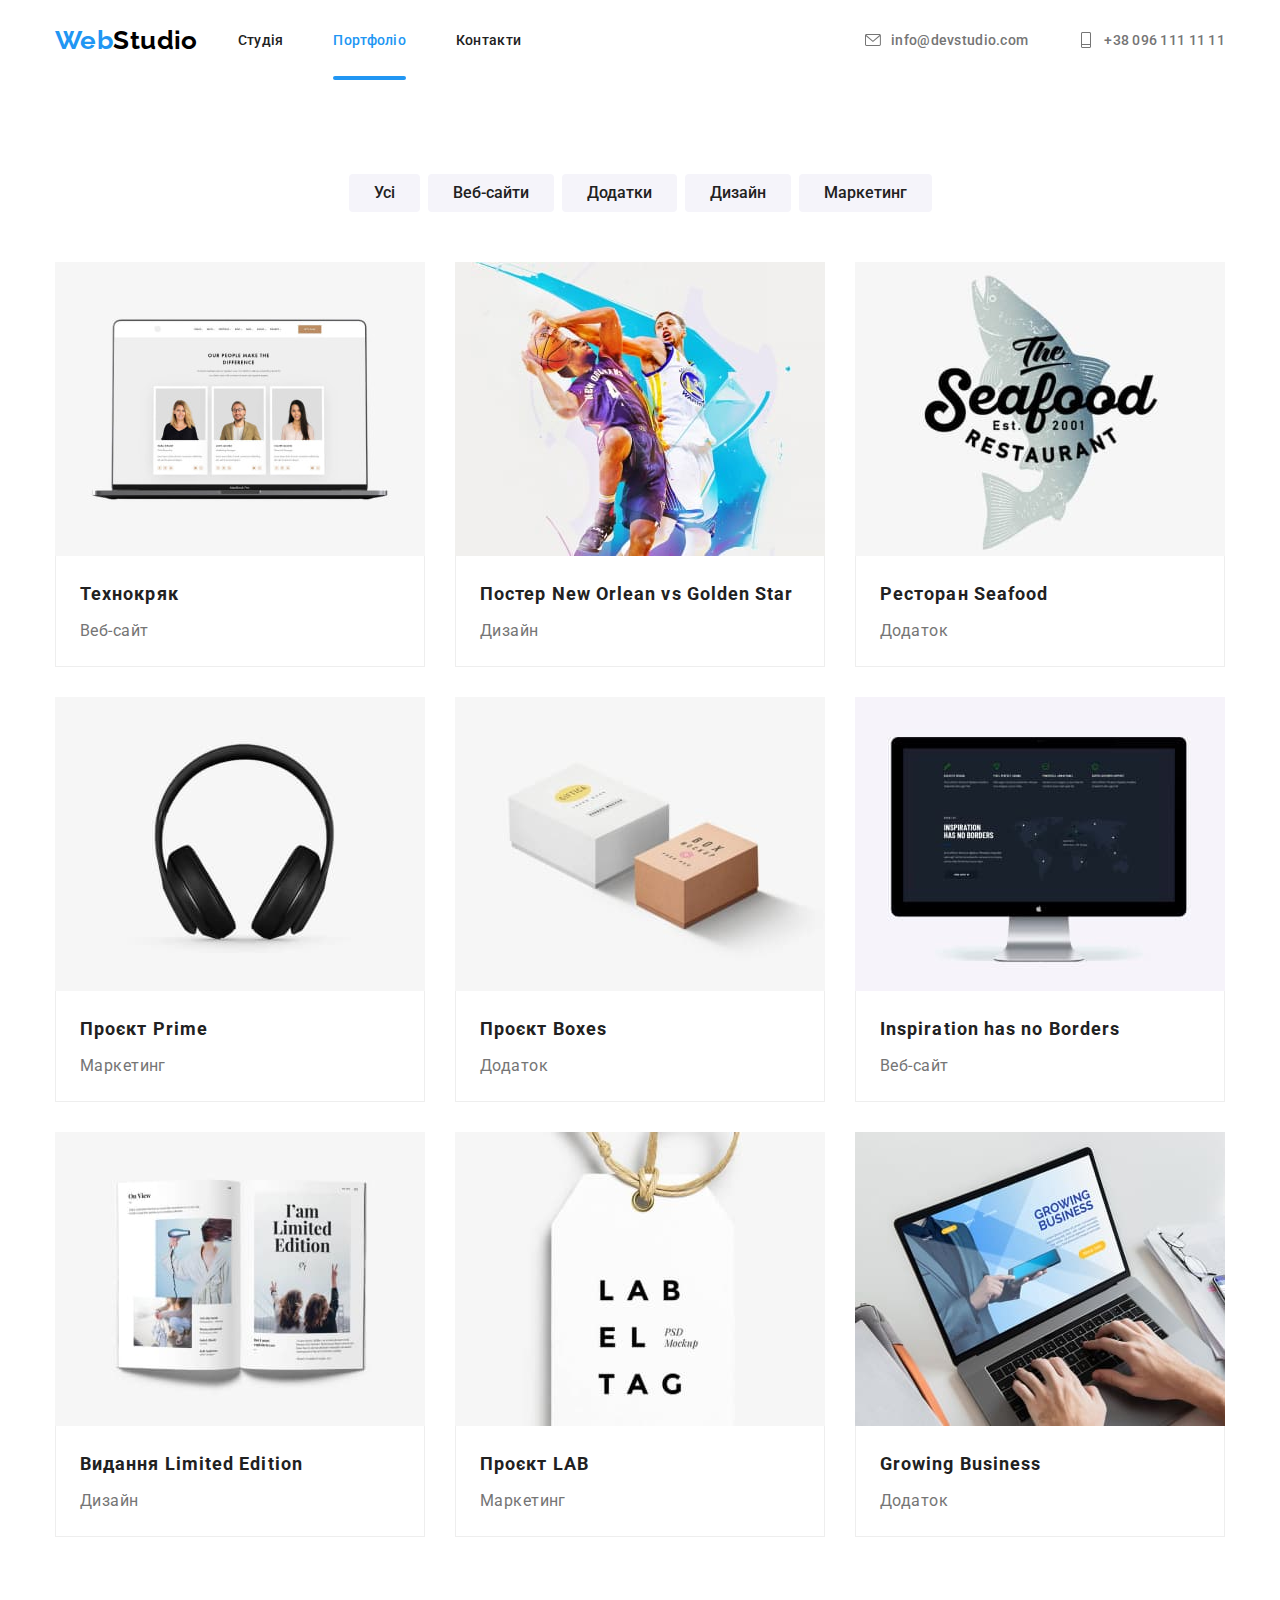
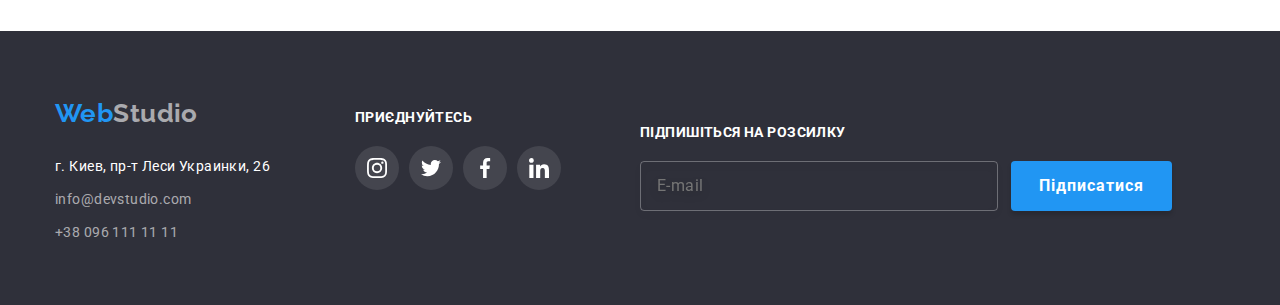
==== commit 75602006: "style scss all site" ====
--- a/portfolio.html
+++ b/portfolio.html
@@ -14,7 +14,8 @@
       rel="stylesheet"
       href="https://cdnjs.cloudflare.com/ajax/libs/modern-normalize/1.0.0/modern-normalize.min.css"
     />
-    <link rel="stylesheet" href="./css/style.css" />
+    <!-- <link rel="stylesheet" href="./css/style.css" /> -->
+    <link rel="stylesheet" href="./css/main.min.css" />
     <title>WebStudio</title>
   </head>
   <body>
--- a/css/style.css
+++ b/css/style.css
@@ -1,10 +1,10 @@
-:root {
+/* :root {
   --primary-text-color: #757575;
   --title-trxt-color: #212121;
   --accent-color: #2196f3;
-}
-
-body {
+} */
+
+/* body {
   font-family: Roboto, sans-serif;
   font-size: 14px;
   line-height: 1.71;
@@ -15,17 +15,17 @@
 
 .link {
   text-decoration: none;
-}
-
-.accent {
+} */
+
+/* .accent {
   color: var(--accent-color);
-}
-
-.list {
+} */
+
+/* .list {
   list-style: none;
-}
-
-.section-title {
+} */
+
+/* .section-title {
   margin-bottom: 50px;
   font-weight: 700;
   font-size: 36px;
@@ -33,9 +33,9 @@
   text-align: center;
 
   color: var(--title-trxt-color);
-}
-
-.hidden {
+} */
+
+/* .hidden {
   position: absolute;
   white-space: nowrap;
   width: 1px;
@@ -46,19 +46,19 @@
   clip: rect(0 0 0 0);
   clip-path: inset(50%);
   margin: -1px;
-}
-
-.container {
+} */
+
+/* .container {
   padding: 0 15px;
   width: 1200px;
   margin: 0 auto;
-}
-
-.section {
+} */
+
+/* .section {
   padding: 94px 0;
-}
-
-h1,
+} */
+
+/* h1,
 h2,
 h3,
 h4,
@@ -68,14 +68,14 @@
 ul {
   margin: 0;
   padding: 0;
-}
-
-img {
+} */
+
+/* img {
   display: block;
-}
+} */
 
 /* Site header */
-.header .container {
+/* .header .container {
   display: flex;
   justify-content: space-between;
   align-items: center;
@@ -86,13 +86,6 @@
   align-items: center;
 }
 
-.logo {
-  font-family: Raleway, sans-serif;
-  font-weight: 700;
-  font-size: 26px;
-
-  color: #000000;
-}
 
 .navigation {
   font-weight: 500;
@@ -170,11 +163,11 @@
   fill: var(--primary-text-color);
 
   transition: fill 250ms linear;
-}
+} */
 
 /* hero */
 
-.hero {
+/* .hero {
   padding: 200px 0;
   text-align: center;
   background-color: #2f303a;
@@ -218,11 +211,11 @@
   background-color: var(--accent-color);
   box-shadow: 0px 4px 4px rgba(0, 0, 0, 0.15);
   border-radius: 4px;
-}
+} */
 
 /* Advantages */
 
-.advantages {
+/* .advantages {
   display: flex;
   flex-wrap: wrap;
   justify-content: space-between;
@@ -253,11 +246,11 @@
   margin: 0 auto;
   width: 70px;
   height: 70px;
-}
+} */
 
 /* Our activity */
 
-.activity__list {
+/* .activity__list {
   display: flex;
   justify-content: space-between;
 }
@@ -282,11 +275,11 @@
   text-transform: uppercase;
   color: #ffffff;
   background-color: rgba(47, 48, 58, 0.8);
-}
+} */
 
 /* Team */
 
-.team {
+/* .team {
   background-color: #f5f4fa;
 }
 
@@ -324,11 +317,11 @@
 
 .team .socials {
   padding-bottom: 30px;
-}
+} */
 
 /* block socials */
 
-.socials {
+/* .socials {
   width: 206px;
   margin: 0 auto;
 }
@@ -364,11 +357,11 @@
 
 .socials__link:hover .socials__icon {
   fill: #ffffff;
-}
+} */
 
 /* ------ Regular customers ------ */
 
-.clients__list {
+/* .clients__list {
   display: flex;
   flex-wrap: wrap;
   justify-content: space-between;
@@ -400,11 +393,11 @@
 
 .clients__link:hover {
   border-color: var(--accent-color);
-}
+} */
 
 /* Site Footer */
 
-.footer {
+/* .footer {
   padding: 60px 0;
   background-color: #2f303a;
 }
@@ -418,7 +411,7 @@
   display: inline-block;
   margin-bottom: 20px;
 }
-.footer .logo,
+
 .footer .address-link {
   color: #ffffff;
 }
@@ -430,10 +423,11 @@
 .footer .container {
   display: flex;
   justify-content: space-between;
-  /* align-items: baseline; */
+  /* align-items: baseline; 
   align-items: center;
 }
-
+*/
+/* 
 .footer .socials__link {
   background-color: rgb(255, 255, 255, 0.1);
 }
@@ -472,7 +466,6 @@
 .block-form input {
   font-size: 16px;
   line-height: 1.25;
-  /* identical to box height, or 125% */
   letter-spacing: 0.03em;
 
   color: rgba(255, 255, 255, 0.6);
@@ -491,7 +484,6 @@
   font-weight: 700;
   font-size: 16px;
   line-height: 1.88;
-  /* identical to box height, or 188% */
   letter-spacing: 0.06em;
   border: none;
 
@@ -500,17 +492,17 @@
   background: #2196f3;
   box-shadow: 0px 4px 4px rgba(0, 0, 0, 0.15);
   border-radius: 4px;
-}
+} */
 
 /*-------- portfolio-page -------- */
 
-.portfolio-header {
+/* .portfolio-header {
   border-bottom: 1px solid #ececec;
-}
+} */
 
 /* Button services */
 
-.portfolio-serv {
+/* .portfolio-serv {
   margin-bottom: 50px;
   display: flex;
   justify-content: center;
@@ -542,11 +534,11 @@
   color: #ffffff;
   box-shadow: 0px 3px 1px rgba(0, 0, 0, 0.1), 0px 1px 2px rgba(0, 0, 0, 0.08),
     0px 2px 2px rgba(0, 0, 0, 0.12);
-}
+} */
 
 /* portfolio pages */
 
-.portfolio-pages {
+/* .portfolio-pages {
   display: flex;
   flex-wrap: wrap;
   box-sizing: border-box;
@@ -618,20 +610,19 @@
   letter-spacing: 0.03em;
 
   color: #ffffff;
-}
+} */
 
 /* pointer-events: none; */
 
 /* backdrop */
 
-.backdrop {
+/* .backdrop {
   position: fixed;
   top: 0;
   left: 0;
   width: 100%;
   height: 100%;
   background: rgba(0, 0, 0, 0.2);
-  /* pointer-events: none; */
 
   transition: opacity 250ms linear;
 }
@@ -676,7 +667,7 @@
 
 /* form */
 
-.form__label {
+/* .form__label {
   display: block;
   position: relative;
   font-size: 12px;
@@ -751,4 +742,4 @@
 .form__button {
   display: block;
   margin: 0 auto;
-}
+}  */
--- a/css/main.min.css
+++ b/css/main.min.css
@@ -0,0 +1,3 @@
+:root{--primary-text-color: #757575;--title-trxt-color: #212121;--accent-color: #2196f3}.hero__button,.form__button{padding:10px 32px;cursor:pointer;border:none;font-weight:700;font-size:16px;line-height:1.88;letter-spacing:0.06em;color:#ffffff;background-color:var(--accent-color);box-shadow:0px 4px 4px rgba(0,0,0,0.15);border-radius:4px}.block-form .button{padding:10px 28px;margin-left:10px;font-weight:700;font-size:16px;line-height:1.88;letter-spacing:0.06em;border:none;color:#ffffff;background:#2196f3;box-shadow:0px 4px 4px rgba(0,0,0,0.15);border-radius:4px}:root{--primary-text-color: #757575;--title-trxt-color: #212121;--accent-color: #2196f3}body{font-family:Roboto, sans-serif;font-size:14px;line-height:1.71;letter-spacing:0.03em;color:var(--primary-text-color)}.link{text-decoration:none}.accent{color:var(--accent-color)}.list{list-style:none}.section-title{margin-bottom:50px;font-weight:700;font-size:36px;line-height:1.17;text-align:center;color:var(--title-trxt-color)}.hidden{position:absolute;white-space:nowrap;width:1px;height:1px;overflow:hidden;border:0;padding:0;clip:rect(0 0 0 0);clip-path:inset(50%);margin:-1px}.container{padding:0 15px;width:1200px;margin:0 auto}.section{padding:94px 0}h1,h2,h3,h4,h5,h6,p,ul{margin:0;padding:0}img{display:block}*:focus{outline:none}.logo{font-family:Raleway, sans-serif;font-weight:700;font-size:26px;color:#000000}.footer .logo{color:#ffffff}.logo--accent{color:var(--accent-color)}.socials{width:206px;margin:0 auto}.socials__list{display:flex;justify-content:space-between}.socials__item{display:flex}.socials__link{display:flex;justify-content:center;align-items:center;width:44px;height:44px;border-radius:50%;transition:background-color 250ms linear}.socials__link:hover,.socials__link:focus{background-color:var(--accent-color)}.socials__icon{width:20px;height:20px;fill:var(--primary-text-color);transition:fill 250ms linear}.socials__link:hover .socials__icon,.socials__link:focus .socials__icon{fill:#ffffff}.footer .socials__link{background-color:rgba(255,255,255,0.1)}.footer .socials__link:hover{background-color:var(--accent-color)}.footer .socials__icon{fill:#ffffff}.footer .socials{margin-left:85px}.header .container{display:flex;justify-content:space-between;align-items:center}.navigation{display:flex;align-items:center;font-weight:500;letter-spacing:0.02em;line-height:1.142}.navigation-menu{display:flex}.navigation-menu__link{display:inline-block;padding:32px 0;color:var(--title-trxt-color);transition:color 250ms linear}.navigation-menu__link:hover,.navigation-menu__link:focus{color:var(--accent-color)}.navigation-menu__item{position:relative}.navigation-menu__item:not(:last-child){margin-right:50px}.navigation-contacts{display:flex;margin-left:344px}.navigation-contacts__item:not(:first-child){margin-left:50px}.navigation-contacts__link{display:flex;align-items:center;color:var(--primary-text-color);transition:color 250ms linear}.navigation-contacts__link:hover,.navigation-contacts__link:focus{color:var(--accent-color)}.navigation-menu__link--active{color:var(--accent-color)}.navigation-menu__link--active::before{position:absolute;right:0;bottom:0;content:"";width:100%;height:4px;background-color:var(--accent-color);border-radius:2px}.navigation-contacts__icon{margin-right:10px;width:16px;height:16px;fill:var(--primary-text-color);transition:fill 250ms linear}.navigation-contacts__link:hover .navigation-contacts__icon{fill:var(--accent-color)}.portfolio-header{border-bottom:1px solid #ececec}.hero{padding:200px 0;text-align:center;background-color:#2f303a;background-image:linear-gradient(to right, rgba(47,48,58,0.4), rgba(47,48,58,0.4)),url("../images/hero.jpg");background-repeat:no-repeat;background-position:top;background-size:cover}.hero__title{width:696px;margin:0 auto;margin-bottom:30px;font-weight:900;font-size:44px;line-height:1.363;letter-spacing:0.06em;text-transform:uppercase;color:#ffffff}.advantages{display:flex;flex-wrap:wrap;justify-content:space-between}.advantages__item{flex-basis:270px}.advantages__title{margin-bottom:10px;font-weight:700;line-height:1.142;text-transform:uppercase;color:var(--title-trxt-color)}.advantages__block{margin-bottom:30px;display:flex;align-items:center;height:120px;background-color:#f5f4fa}.advantages__icon{margin:0 auto;width:70px;height:70px}.activity{padding-top:0}.activity__list{display:flex;justify-content:space-between}.activity__item{position:relative}.activity__title{position:absolute;left:0;bottom:0;width:100%;padding:27px 0;font-weight:700;line-height:1.142;text-align:center;text-transform:uppercase;color:#ffffff;background-color:rgba(47,48,58,0.8)}.team{background-color:#f5f4fa}.team__list{display:flex;justify-content:space-between}.team__item{background:#ffffff;box-shadow:0px 1px 3px rgba(0,0,0,0.12),0px 1px 1px rgba(0,0,0,0.14),0px 2px 1px rgba(0,0,0,0.2);border-radius:0px 0px 4px 4px}.team__box{padding:30px 20px}.team__title{margin-bottom:10px;font-weight:500;font-size:16px;line-height:1.187;text-align:center;color:var(--title-trxt-color)}.team__text{font-size:16px;line-height:1.187;text-align:center}.team .socials{padding-bottom:30px}.clients__list{display:flex;flex-wrap:wrap;justify-content:space-between}.clients__link{display:flex;align-items:center;justify-content:center;width:170px;height:92px;border:1px solid var(--primary-text-color);border-radius:4px;transition:border-color 250ms linear}.clients__link:hover,.clients__link:focus{border-color:var(--accent-color)}.clients__icon{width:106px;height:60px;fill:var(--primary-text-color);transition:fill 250ms linear}.clients__link:hover .clients__icon,.clients__link:focus .clients__icon{fill:var(--accent-color)}.footer{padding:60px 0;background-color:#2f303a}.footer .link{font-style:normal;color:rgba(255,255,255,0.6)}.footer .logo{display:inline-block;margin-bottom:20px}.footer .address-link{color:#ffffff}.footer-item:not(:last-child){margin-bottom:9px}.footer .container{display:flex;justify-content:space-between;align-items:center}.footer .title{margin-bottom:20px;color:#ffffff;font-weight:700;font-size:14px;line-height:1.14;text-transform:uppercase}.block-inform{display:flex;align-items:baseline;width:50%}.block-form{width:50%}.block-form input{font-size:16px;line-height:1.25;letter-spacing:0.03em;color:rgba(255,255,255,0.6);width:358px;height:50px;border:1px solid rgba(255,255,255,0.3);filter:drop-shadow(0px 4px 4px rgba(0,0,0,0.15));border-radius:4px;background-color:inherit;padding:15px 16px}.portfolio-serv{margin-bottom:50px;display:flex;justify-content:center}.portfolio-serv__item:not(:last-child){margin-right:8px}.portfolio-serv__button{padding:6px 25px;border:none;border-radius:4px;font-weight:500;font-size:16px;line-height:1.625;color:var(--title-trxt-color);background-color:#f5f4fa;transition:background-color 250ms linear, color 250ms linear,+ box-shadow 250ms linear}.portfolio-serv__button:hover,.portfolio-serv__button:focus{background-color:var(--accent-color);color:#ffffff;box-shadow:0px 3px 1px rgba(0,0,0,0.1),0px 1px 2px rgba(0,0,0,0.08),0px 2px 2px rgba(0,0,0,0.12)}.portfolio-pages{display:flex;flex-wrap:wrap;box-sizing:border-box}.portfolio-pages__item{position:relative;margin-right:30px;margin-bottom:30px;flex-basis:calc((100% - 60px) / 3)}.portfolio-pages__item:nth-child(3n){margin-right:0}.portfolio-pages__item:nth-last-child(-n+3){margin-bottom:0}.portfolio-pages__item .element{position:relative;overflow:hidden}.portfolio-pages__item .box{border-right:1px solid #eeeeee;border-bottom:1px solid #eeeeee;border-left:1px solid #eeeeee;padding:20px 24px}.portfolio-pages__title{margin-bottom:4px;font-weight:700;font-size:18px;line-height:2;letter-spacing:0.06em;color:var(--title-trxt-color)}.portfolio-pages__text{font-size:16px;line-height:1.87}.portfolio-pages__info{position:absolute;top:0;left:0;width:100%;height:100%;transform:translateY(100%);padding:63px 24px;font-size:18px;line-height:1.56;letter-spacing:0.03em;color:#ffffff;background-color:rgba(33,150,243,0.9);transition:transform, 250ms linear}.portfolio-pages__item .element:hover .portfolio-pages__info{transform:translateY(0)}.backdrop{position:fixed;top:0;left:0;width:100%;height:100%;background:rgba(0,0,0,0.2);transition:opacity 250ms linear}.modal{padding:40px;position:absolute;top:50%;left:50%;transform:translate(-50%, -50%);width:500px;height:500px;background-color:#ffffff;box-shadow:0px 1px 3px rgba(0,0,0,0.12),0px 1px 1px rgba(0,0,0,0.14),0px 2px 1px rgba(0,0,0,0.2);border-radius:4px}.backdrop.is-hidden{opacity:0;pointer-events:none}.modal__button-close{position:absolute;top:8px;right:8px;width:30px;height:30px;border-radius:50px;border:1px solid rgba(0,0,0,0.1);background-color:inherit;cursor:pointer}.modal__button-close svg{display:block;justify-content:center;align-items:center}.form__label{display:block;position:relative;font-size:12px;line-height:14px;font-weight:400;letter-spacing:0.01em;color:var(--primary-text-color)}.form__con{position:absolute;top:63%;left:10px;width:25px;height:25px;transform:translateY(-50%)}.form__input{padding-left:40px;width:100%;height:40px;border:1px solid rgba(33,33,33,0.2);border-radius:4px}.form__label textarea{padding:12px 16px;width:100%;height:120px;border:1px solid rgba(33,33,33,0.2);border-radius:4px}.form__input-check{position:absolute;width:1px;height:1px;overflow:hidden;clip:rect(0 0 0 0)}.form__label--checkbox{text-align:center;font-size:14px;line-height:1.71;letter-spacing:0.03em;color:var(--primary-text-color)}.form__icon-checkbox{position:absolute;left:0;top:50%;transform:translateY(-50%);width:16px;height:16px}.form__label--checkbox .checkgo{display:none}.form__input-check:checked ~ .checkgo{display:block}.form__button{display:block;margin:0 auto}
+/*# sourceMappingURL=main.min.css.map */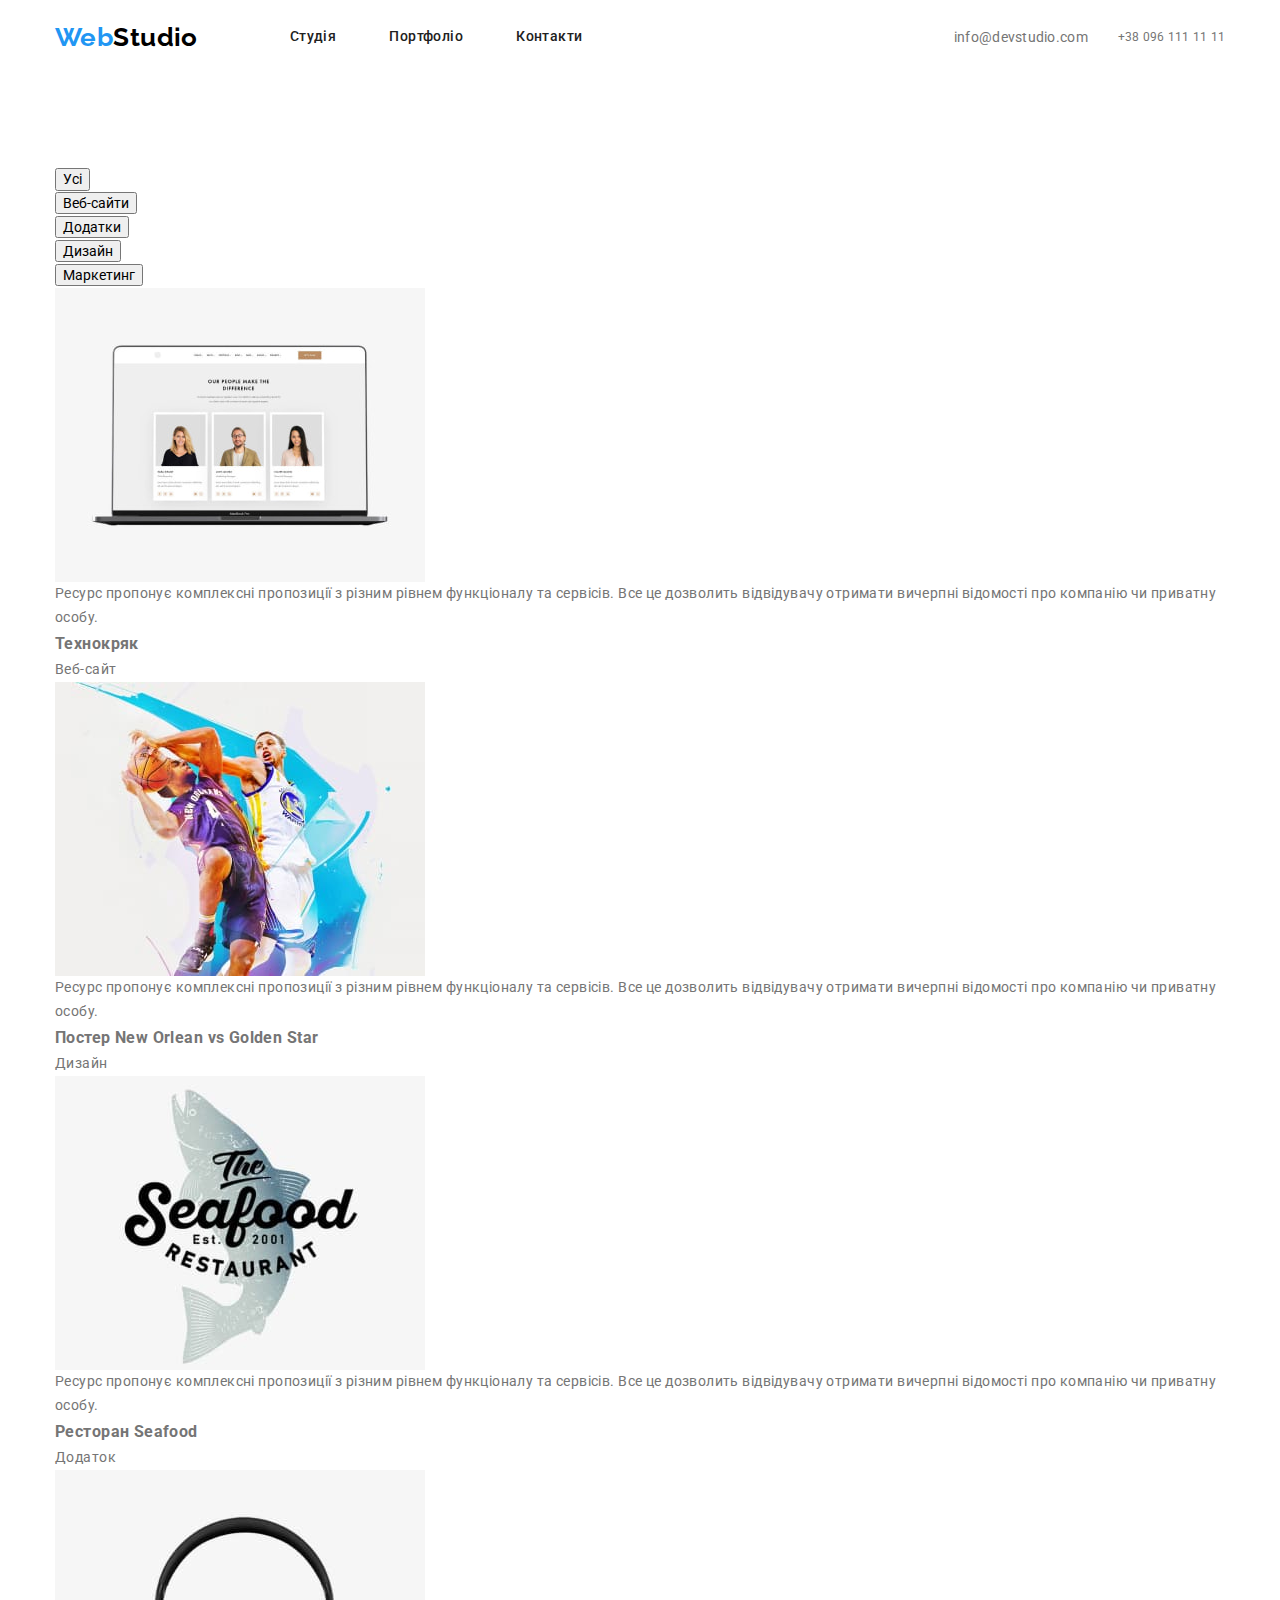
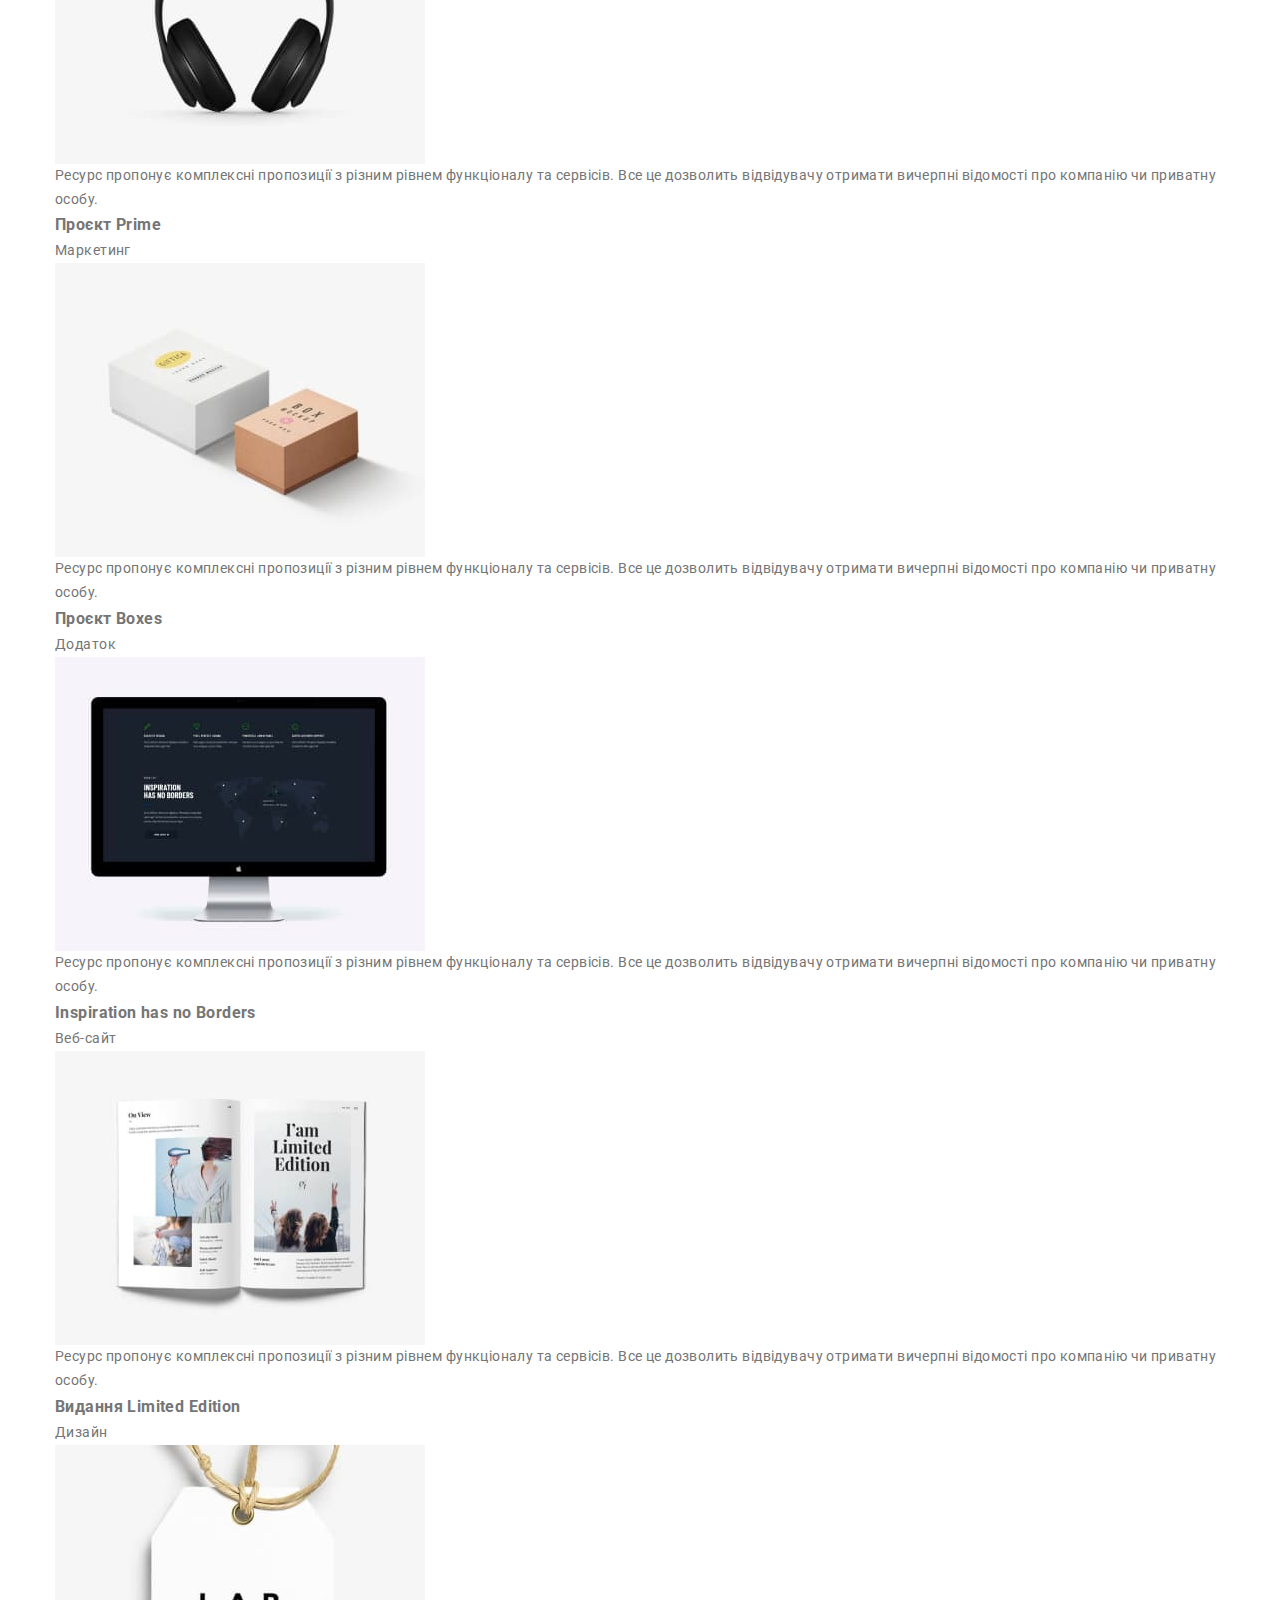
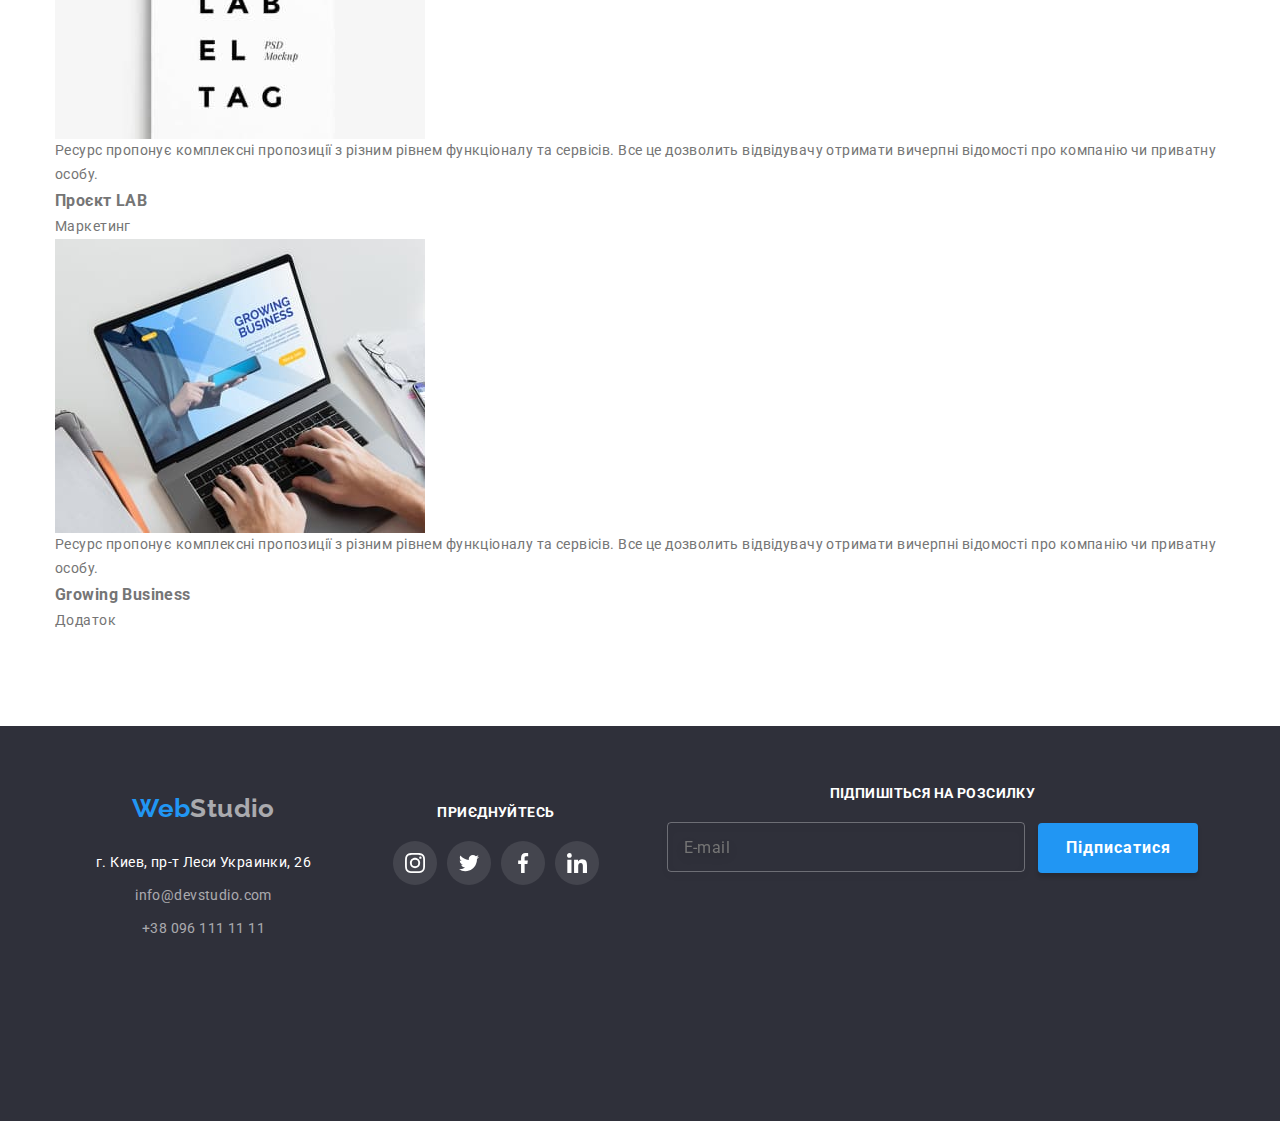
==== commit 998af1b9: "add mobil styles" ====
--- a/portfolio.html
+++ b/portfolio.html
@@ -2,6 +2,7 @@
 <html lang="en">
   <head>
     <meta charset="UTF-8" />
+    <meta name="viewport" content="width=device-width, initial-scale=1.0" />
     <meta http-equiv="X-UA-Compatible" content="IE=edge" />
     <meta name="viewport" content="width=device-width, initial-scale=1.0" />
     <link rel="preconnect" href="https://fonts.googleapis.com" />
@@ -23,19 +24,19 @@
     <header class="header">
       <div class="container">
         <a class="logo link" href="./index.html"
-          ><span class="accent">Web</span>Studio</a
+          ><span class="logo--accent">Web</span>Studio</a
         >
         <nav class="navigation">
           <ul class="navigation-menu list">
             <li class="navigation-menu__item">
-              <a class="navigation-menu__link link" href="/index.html"
+              <a
+                class="navigation-menu__link link navigation-menu__link--active"
+                href="/index.html"
                 >Студія</a
               >
             </li>
             <li class="navigation-menu__item">
-              <a
-                class="navigation-menu__link link navigation-menu__link--active"
-                href="/portfolio.html"
+              <a class="navigation-menu__link link" href="/portfolio.html"
                 >Портфоліо</a
               >
             </li>
@@ -46,7 +47,17 @@
           <ul class="navigation-contacts list">
             <li class="navigation-contacts__item">
               <a
-                class="navigation-contacts__link link"
+                class="navigation-contacts__link navigation-contacts__link--tel link"
+                href="tel:+380961111111"
+                ><svg class="navigation-contacts__icon">
+                  <use href="/images/sprite.svg#icon-icon-tel"></use>
+                </svg>
+                +38 096 111 11 11</a
+              >
+            </li>
+            <li class="navigation-contacts__item">
+              <a
+                class="navigation-contacts__link navigation-contacts__link--mail link"
                 href="mailto:info@devstudio.com"
                 ><svg class="navigation-contacts__icon">
                   <use href="/images/sprite.svg#icon-icon-email"></use>
@@ -54,16 +65,25 @@
                 info@devstudio.com</a
               >
             </li>
-            <li class="navigation-contacts__item">
-              <a class="navigation-contacts__link link" href="tel:+380961111111"
-                ><svg class="navigation-contacts__icon">
-                  <use href="/images/sprite.svg#icon-icon-tel"></use>
-                </svg>
-                +38 096 111 11 11</a
-              >
+            <li class="block-socials">
+              <a class="link" href="#">Instagram</a>
+              <a class="link" href="#">Twitter</a>
+              <a class="link" href="#">Facebook</a>
+              <a class="link" href="#">LinkedIn</a>
             </li>
           </ul>
         </nav>
+        <button class="button-menu" type="button" data-menu-button>
+          <svg
+            class="icons-button"
+            width="40px"
+            height="40px"
+            aria-label="mobile menu switch"
+          >
+            <use class="icon-menu" href="/images/sprite.svg#icon-menu40"></use>
+            <use class="icon-cros" href="/images/sprite.svg#icon-close40"></use>
+          </svg>
+        </button>
       </div>
     </header>
     <main>
@@ -310,7 +330,7 @@
     <footer class="footer">
       <div class="container">
         <div class="block-inform">
-          <div>
+          <div class="block-inform__company">
             <a class="logo link" href="./index.html"
               ><span class="accent">Web</span>Studio</a
             >
--- a/css/main.min.css
+++ b/css/main.min.css
@@ -1,3 +1,2 @@
-:root{--primary-text-color: #757575;--title-trxt-color: #212121;--accent-color: #2196f3}.hero__button,.form__button{padding:10px 32px;cursor:pointer;border:none;font-weight:700;font-size:16px;line-height:1.88;letter-spacing:0.06em;color:#ffffff;background-color:var(--accent-color);box-shadow:0px 4px 4px rgba(0,0,0,0.15);border-radius:4px}.block-form .button{padding:10px 28px;margin-left:10px;font-weight:700;font-size:16px;line-height:1.88;letter-spacing:0.06em;border:none;color:#ffffff;background:#2196f3;box-shadow:0px 4px 4px rgba(0,0,0,0.15);border-radius:4px}:root{--primary-text-color: #757575;--title-trxt-color: #212121;--accent-color: #2196f3}body{font-family:Roboto, sans-serif;font-size:14px;line-height:1.71;letter-spacing:0.03em;color:var(--primary-text-color)}.link{text-decoration:none}.accent{color:var(--accent-color)}.list{list-style:none}.section-title{margin-bottom:50px;font-weight:700;font-size:36px;line-height:1.17;text-align:center;color:var(--title-trxt-color)}.hidden{position:absolute;white-space:nowrap;width:1px;height:1px;overflow:hidden;border:0;padding:0;clip:rect(0 0 0 0);clip-path:inset(50%);margin:-1px}.container{padding:0 15px;width:1200px;margin:0 auto}.section{padding:94px 0}h1,h2,h3,h4,h5,h6,p,ul{margin:0;padding:0}img{display:block}*:focus{outline:none}.logo{font-family:Raleway, sans-serif;font-weight:700;font-size:26px;color:#000000}.footer .logo{color:#ffffff}.logo--accent{color:var(--accent-color)}.socials{width:206px;margin:0 auto}.socials__list{display:flex;justify-content:space-between}.socials__item{display:flex}.socials__link{display:flex;justify-content:center;align-items:center;width:44px;height:44px;border-radius:50%;transition:background-color 250ms linear}.socials__link:hover,.socials__link:focus{background-color:var(--accent-color)}.socials__icon{width:20px;height:20px;fill:var(--primary-text-color);transition:fill 250ms linear}.socials__link:hover .socials__icon,.socials__link:focus .socials__icon{fill:#ffffff}.footer .socials__link{background-color:rgba(255,255,255,0.1)}.footer .socials__link:hover{background-color:var(--accent-color)}.footer .socials__icon{fill:#ffffff}.footer .socials{margin-left:85px}.header .container{display:flex;justify-content:space-between;align-items:center}.navigation{display:flex;align-items:center;font-weight:500;letter-spacing:0.02em;line-height:1.142}.navigation-menu{display:flex}.navigation-menu__link{display:inline-block;padding:32px 0;color:var(--title-trxt-color);transition:color 250ms linear}.navigation-menu__link:hover,.navigation-menu__link:focus{color:var(--accent-color)}.navigation-menu__item{position:relative}.navigation-menu__item:not(:last-child){margin-right:50px}.navigation-contacts{display:flex;margin-left:344px}.navigation-contacts__item:not(:first-child){margin-left:50px}.navigation-contacts__link{display:flex;align-items:center;color:var(--primary-text-color);transition:color 250ms linear}.navigation-contacts__link:hover,.navigation-contacts__link:focus{color:var(--accent-color)}.navigation-menu__link--active{color:var(--accent-color)}.navigation-menu__link--active::before{position:absolute;right:0;bottom:0;content:"";width:100%;height:4px;background-color:var(--accent-color);border-radius:2px}.navigation-contacts__icon{margin-right:10px;width:16px;height:16px;fill:var(--primary-text-color);transition:fill 250ms linear}.navigation-contacts__link:hover .navigation-contacts__icon{fill:var(--accent-color)}.portfolio-header{border-bottom:1px solid #ececec}.hero{padding:200px 0;text-align:center;background-color:#2f303a;background-image:linear-gradient(to right, rgba(47,48,58,0.4), rgba(47,48,58,0.4)),url("../images/hero.jpg");background-repeat:no-repeat;background-position:top;background-size:cover}.hero__title{width:696px;margin:0 auto;margin-bottom:30px;font-weight:900;font-size:44px;line-height:1.363;letter-spacing:0.06em;text-transform:uppercase;color:#ffffff}.advantages{display:flex;flex-wrap:wrap;justify-content:space-between}.advantages__item{flex-basis:270px}.advantages__title{margin-bottom:10px;font-weight:700;line-height:1.142;text-transform:uppercase;color:var(--title-trxt-color)}.advantages__block{margin-bottom:30px;display:flex;align-items:center;height:120px;background-color:#f5f4fa}.advantages__icon{margin:0 auto;width:70px;height:70px}.activity{padding-top:0}.activity__list{display:flex;justify-content:space-between}.activity__item{position:relative}.activity__title{position:absolute;left:0;bottom:0;width:100%;padding:27px 0;font-weight:700;line-height:1.142;text-align:center;text-transform:uppercase;color:#ffffff;background-color:rgba(47,48,58,0.8)}.team{background-color:#f5f4fa}.team__list{display:flex;justify-content:space-between}.team__item{background:#ffffff;box-shadow:0px 1px 3px rgba(0,0,0,0.12),0px 1px 1px rgba(0,0,0,0.14),0px 2px 1px rgba(0,0,0,0.2);border-radius:0px 0px 4px 4px}.team__box{padding:30px 20px}.team__title{margin-bottom:10px;font-weight:500;font-size:16px;line-height:1.187;text-align:center;color:var(--title-trxt-color)}.team__text{font-size:16px;line-height:1.187;text-align:center}.team .socials{padding-bottom:30px}.clients__list{display:flex;flex-wrap:wrap;justify-content:space-between}.clients__link{display:flex;align-items:center;justify-content:center;width:170px;height:92px;border:1px solid var(--primary-text-color);border-radius:4px;transition:border-color 250ms linear}.clients__link:hover,.clients__link:focus{border-color:var(--accent-color)}.clients__icon{width:106px;height:60px;fill:var(--primary-text-color);transition:fill 250ms linear}.clients__link:hover .clients__icon,.clients__link:focus .clients__icon{fill:var(--accent-color)}.footer{padding:60px 0;background-color:#2f303a}.footer .link{font-style:normal;color:rgba(255,255,255,0.6)}.footer .logo{display:inline-block;margin-bottom:20px}.footer .address-link{color:#ffffff}.footer-item:not(:last-child){margin-bottom:9px}.footer .container{display:flex;justify-content:space-between;align-items:center}.footer .title{margin-bottom:20px;color:#ffffff;font-weight:700;font-size:14px;line-height:1.14;text-transform:uppercase}.block-inform{display:flex;align-items:baseline;width:50%}.block-form{width:50%}.block-form input{font-size:16px;line-height:1.25;letter-spacing:0.03em;color:rgba(255,255,255,0.6);width:358px;height:50px;border:1px solid rgba(255,255,255,0.3);filter:drop-shadow(0px 4px 4px rgba(0,0,0,0.15));border-radius:4px;background-color:inherit;padding:15px 16px}.portfolio-serv{margin-bottom:50px;display:flex;justify-content:center}.portfolio-serv__item:not(:last-child){margin-right:8px}.portfolio-serv__button{padding:6px 25px;border:none;border-radius:4px;font-weight:500;font-size:16px;line-height:1.625;color:var(--title-trxt-color);background-color:#f5f4fa;transition:background-color 250ms linear, color 250ms linear,- box-shadow 250ms linear}.portfolio-serv__button:hover,.portfolio-serv__button:focus{background-color:var(--accent-color);color:#ffffff;box-shadow:0px 3px 1px rgba(0,0,0,0.1),0px 1px 2px rgba(0,0,0,0.08),0px 2px 2px rgba(0,0,0,0.12)}.portfolio-pages{display:flex;flex-wrap:wrap;box-sizing:border-box}.portfolio-pages__item{position:relative;margin-right:30px;margin-bottom:30px;flex-basis:calc((100% - 60px) / 3)}.portfolio-pages__item:nth-child(3n){margin-right:0}.portfolio-pages__item:nth-last-child(-n+3){margin-bottom:0}.portfolio-pages__item .element{position:relative;overflow:hidden}.portfolio-pages__item .box{border-right:1px solid #eeeeee;border-bottom:1px solid #eeeeee;border-left:1px solid #eeeeee;padding:20px 24px}.portfolio-pages__title{margin-bottom:4px;font-weight:700;font-size:18px;line-height:2;letter-spacing:0.06em;color:var(--title-trxt-color)}.portfolio-pages__text{font-size:16px;line-height:1.87}.portfolio-pages__info{position:absolute;top:0;left:0;width:100%;height:100%;transform:translateY(100%);padding:63px 24px;font-size:18px;line-height:1.56;letter-spacing:0.03em;color:#ffffff;background-color:rgba(33,150,243,0.9);transition:transform, 250ms linear}.portfolio-pages__item .element:hover .portfolio-pages__info{transform:translateY(0)}.backdrop{position:fixed;top:0;left:0;width:100%;height:100%;background:rgba(0,0,0,0.2);transition:opacity 250ms linear}.modal{padding:40px;position:absolute;top:50%;left:50%;transform:translate(-50%, -50%);width:500px;height:500px;background-color:#ffffff;box-shadow:0px 1px 3px rgba(0,0,0,0.12),0px 1px 1px rgba(0,0,0,0.14),0px 2px 1px rgba(0,0,0,0.2);border-radius:4px}.backdrop.is-hidden{opacity:0;pointer-events:none}.modal__button-close{position:absolute;top:8px;right:8px;width:30px;height:30px;border-radius:50px;border:1px solid rgba(0,0,0,0.1);background-color:inherit;cursor:pointer}.modal__button-close svg{display:block;justify-content:center;align-items:center}.form__label{display:block;position:relative;font-size:12px;line-height:14px;font-weight:400;letter-spacing:0.01em;color:var(--primary-text-color)}.form__con{position:absolute;top:63%;left:10px;width:25px;height:25px;transform:translateY(-50%)}.form__input{padding-left:40px;width:100%;height:40px;border:1px solid rgba(33,33,33,0.2);border-radius:4px}.form__label textarea{padding:12px 16px;width:100%;height:120px;border:1px solid rgba(33,33,33,0.2);border-radius:4px}.form__input-check{position:absolute;width:1px;height:1px;overflow:hidden;clip:rect(0 0 0 0)}.form__label--checkbox{text-align:center;font-size:14px;line-height:1.71;letter-spacing:0.03em;color:var(--primary-text-color)}.form__icon-checkbox{position:absolute;left:0;top:50%;transform:translateY(-50%);width:16px;height:16px}.form__label--checkbox .checkgo{display:none}.form__input-check:checked ~ .checkgo{display:block}.form__button{display:block;margin:0 auto}
+:root{--primary-text-color: #757575;--title-trxt-color: #212121;--accent-color: #2196f3}.hero__button,.form__button{padding:10px 32px;cursor:pointer;border:none;font-weight:700;font-size:16px;line-height:1.88;letter-spacing:0.06em;color:#ffffff;background-color:var(--accent-color);box-shadow:0px 4px 4px rgba(0,0,0,0.15);border-radius:4px}.block-form .button{padding:10px 28px;margin-left:10px;font-weight:700;font-size:16px;line-height:1.88;letter-spacing:0.06em;border:none;color:#ffffff;background:#2196f3;box-shadow:0px 4px 4px rgba(0,0,0,0.15);border-radius:4px}:root{--primary-text-color: #757575;--title-trxt-color: #212121;--accent-color: #2196f3}body{font-family:Roboto, sans-serif;font-size:14px;line-height:1.71;letter-spacing:0.03em;color:var(--primary-text-color)}.link{text-decoration:none}.accent{color:var(--accent-color)}.list{list-style:none}.section-title{margin-bottom:50px;font-weight:700;font-size:28px;line-height:1.17;text-align:center;color:var(--title-trxt-color)}.hidden{position:absolute;white-space:nowrap;width:1px;height:1px;overflow:hidden;border:0;padding:0;clip:rect(0 0 0 0);clip-path:inset(50%);margin:-1px}.container{padding:0 15px;max-width:480px;margin:0 auto}@media screen and (min-width: 768px){.container{max-width:768px}}@media screen and (min-width: 1200px){.container{max-width:1200px}}.section{padding:60px 0}@media screen and (min-width: 768px){.section{padding:94px 0}}h1,h2,h3,h4,h5,h6,p,ul{margin:0;padding:0}img{display:block}*:focus{outline:none}.logo{font-family:Raleway, sans-serif;font-weight:700;font-size:26px;color:#000000}.footer .logo{color:#ffffff}.logo--accent{color:var(--accent-color)}.socials{width:206px;margin:0 auto}.socials__list{display:flex;justify-content:space-between}.socials__item{display:flex}.socials__link{display:flex;justify-content:center;align-items:center;width:44px;height:44px;border-radius:50%;transition:background-color 250ms linear}.socials__link:hover,.socials__link:focus{background-color:var(--accent-color)}.socials__icon{width:20px;height:20px;fill:var(--primary-text-color);transition:fill 250ms linear}.socials__link:hover .socials__icon,.socials__link:focus .socials__icon{fill:#ffffff}.footer .socials__link{background-color:rgba(255,255,255,0.1)}.footer .socials__link:hover{background-color:var(--accent-color)}.footer .socials__icon{fill:#ffffff}.header>.container{position:relative;padding:15px 15px}@media screen and (min-width: 767px){.header>.container{display:flex;align-items:center}}.button-menu{position:absolute;top:50%;right:15px;transform:translateY(-50%);width:40px;height:40px;border:none;padding:0;background-color:inherit;cursor:pointer}@media screen and (min-width: 767px){.button-menu{display:none}}.button-menu .icon-cros{display:none}.button-menu.is-open .icon-cros{display:block}.button-menu.is-open .icon-menu{display:none}.navigation{position:fixed;top:0;left:0;width:100%;height:100%;flex-direction:column;justify-content:space-between;padding:48px 40px;background-color:#ffffff;display:none}@media screen and (min-width: 767px){.navigation{display:flex;flex-direction:row;align-items:center;position:static;padding:0}}@media screen and (min-width: 767px){.navigation-menu{display:flex;margin-left:87px}}@media screen and (min-width: 1200px){.navigation-menu{margin-left:92px}}@media screen and (min-width: 767px){.navigation-menu__item:not(:last-child){margin-right:51px}}@media screen and (min-width: 1200px){.navigation-menu__item:not(:last-child){margin-right:53px}}.navigation-menu__link{font-weight:500;font-size:40px;color:var(--title-trxt-color)}@media screen and (min-width: 767px){.navigation-menu__link{font-size:14px}}@media screen and (min-width: 767px){.navigation-contacts{display:flex;flex-direction:column-reverse}}@media screen and (min-width: 1200px){.navigation-contacts{display:flex;flex-direction:row-reverse;align-items:center}}.navigation-contacts__item:not(:first-child){margin-right:30px}.navigation-contacts__link--tel{font-size:34px;letter-spacing:0.02em;color:var(--primary-text-color)}@media screen and (min-width: 767px){.navigation-contacts__link--tel{font-size:12px}}.navigation-contacts__link--mail{font-size:24px;line-height:28px;letter-spacing:0.02em;color:var(--primary-text-color)}@media screen and (min-width: 767px){.navigation-contacts__link--mail{font-size:12px}}@media screen and (min-width: 1200px){.navigation-contacts__link--mail{font-size:14px}}.navigation-contacts__icon{display:none}.block-socials{margin-top:64px}.block-socials .link{font-weight:500;font-size:18px;line-height:1.22;letter-spacing:0.02em;color:var(--accent-color)}.block-socials .link:not(:last-child){padding-right:10px;border-right:1px solid var(--accent-color)}@media screen and (max-width: 452px){.block-socials .link:not(:last-child){border:none;padding:0}}.block-socials .link:not(:first-child){padding-left:10px}@media screen and (max-width: 452px){.block-socials{display:flex;flex-wrap:wrap;justify-content:space-around}.block-socials .link{border:none}}@media screen and (min-width: 767px){.block-socials{display:none}}.navigation.is-open{display:flex}.hero{padding:200px 0;text-align:center;background-color:#2f303a;background-image:linear-gradient(to right, rgba(47,48,58,0.4), rgba(47,48,58,0.4)),url("../images/hero.jpg");background-repeat:no-repeat;background-position:top;background-size:cover}.hero__title{width:360px;margin:0 auto;margin-bottom:30px;font-weight:900;font-size:26px;line-height:1.62;letter-spacing:0.06em;text-transform:uppercase;color:#ffffff}@media screen and (min-width: 1200px){.hero__title{width:696px;font-size:44px}}@media screen and (max-width: 767px){.advantages__item:not(:last-child){margin-bottom:30px}}.advantages__title{margin-bottom:10px;font-weight:700;line-height:1.142;text-transform:uppercase;text-align:center;color:var(--title-trxt-color)}.advantages__block{margin-bottom:30px;display:flex;align-items:center;justify-content:center;height:120px;background-color:#f5f4fa}@media screen and (min-width: 767px){.advantages{display:flex;flex-wrap:wrap;justify-content:space-between}.advantages .advantages__item{flex-basis:354px}}@media screen and (min-width: 1200px){.advantages .advantages__item{flex-basis:270px}}.activity__list{display:flex;justify-content:space-between}.activity__item{position:relative}.activity__title{position:absolute;left:0;bottom:0;width:100%;padding:27px 0;font-weight:700;line-height:1.142;text-align:center;text-transform:uppercase;color:#ffffff;background-color:rgba(47,48,58,0.8)}.activity{padding-top:0}@media screen and (max-width: 1200px){.activity{display:none}}.team{background-color:#f5f4fa}.team__img{margin:0 auto;width:100%}@media screen and (min-width: 767px){.team__list{gap:30px;display:flex;flex-wrap:wrap;justify-content:space-between}}.team__item{background:#ffffff;box-shadow:0px 1px 3px rgba(0,0,0,0.12),0px 1px 1px rgba(0,0,0,0.14),0px 2px 1px rgba(0,0,0,0.2);border-radius:0px 0px 4px 4px}@media screen and (min-width: 767px){.team__item{width:354px}}@media screen and (min-width: 1200px){.team__item{width:270px}}.team__box{padding-top:30px;padding-bottom:16px;text-align:center}.team__title{margin-bottom:10px;font-weight:500;font-size:16px;line-height:1.187;color:var(--title-trxt-color)}.team__text{font-size:16px;line-height:1.187}.team .socials{padding-bottom:24px}.clients__list{display:flex;flex-wrap:wrap;justify-content:center;gap:30px}.clients__link{display:flex;align-items:center;justify-content:center;width:170px;height:92px;border:1px solid var(--primary-text-color);border-radius:4px;transition:border-color 250ms linear}.clients__link:hover,.clients__link:focus{border-color:var(--accent-color)}.clients__icon{fill:var(--primary-text-color);transition:fill 250ms linear}.clients__link:hover .clients__icon,.clients__link:focus .clients__icon{fill:var(--accent-color)}.footer{padding:60px 0;background-color:#2f303a;text-align:center}@media screen and (min-width: 1200px){.footer .container{display:flex;justify-content:space-between}}.footer .link{font-style:normal;color:rgba(255,255,255,0.6)}.footer .logo{display:inline-block;margin-bottom:20px}.footer .address-link{color:#ffffff}.footer-item:not(:last-child){margin-bottom:9px}.footer .title{margin-bottom:20px;color:#ffffff;font-weight:700;font-size:14px;line-height:1.14;text-transform:uppercase}.block-inform{margin-bottom:60px}@media screen and (min-width: 767px){.block-inform{display:flex;justify-content:space-around;align-items:baseline}}@media screen and (min-width: 1200px){.block-inform{width:50%}}.block-inform__company{margin-bottom:60px}.block-form input{font-size:16px;line-height:1.25;letter-spacing:0.03em;color:rgba(255,255,255,0.6);width:358px;height:50px;border:1px solid rgba(255,255,255,0.3);filter:drop-shadow(0px 4px 4px rgba(0,0,0,0.15));border-radius:4px;background-color:inherit;padding:15px 16px;margin-bottom:20px}@media screen and (min-width: 1200px){.block-form{width:50%}}@media screen and (min-width: 767px){.footer .socials{margin:0}}.backdrop{position:fixed;top:0;left:0;width:100%;height:100%;display:flex;justify-content:center;align-items:center;padding:0 15px;background:rgba(0,0,0,0.2);transition:opacity 250ms linear}.modal{position:relative;padding:40px;max-width:450px;background-color:#ffffff;box-shadow:0px 1px 3px rgba(0,0,0,0.12),0px 1px 1px rgba(0,0,0,0.14),0px 2px 1px rgba(0,0,0,0.2);border-radius:4px}.backdrop.is-hidden{opacity:0;pointer-events:none}.modal__button-close{position:absolute;top:8px;right:8px;width:30px;height:30px;border-radius:50px;border:1px solid rgba(0,0,0,0.1);background-color:inherit;cursor:pointer}.modal__button-close svg{display:block;justify-content:center;align-items:center}.form__label{display:block;position:relative;font-size:12px;line-height:14px;font-weight:400;letter-spacing:0.01em;color:var(--primary-text-color)}.form__con{position:absolute;top:63%;left:10px;width:25px;height:25px;transform:translateY(-50%)}.form__input{padding-left:40px;width:100%;height:40px;border:1px solid rgba(33,33,33,0.2);border-radius:4px}.form__label textarea{padding:12px 16px;width:100%;height:120px;border:1px solid rgba(33,33,33,0.2);border-radius:4px}.form__input-check{position:absolute;width:1px;height:1px;overflow:hidden;clip:rect(0 0 0 0)}.form__label--checkbox{text-align:center;font-size:14px;line-height:1.71;letter-spacing:0.03em;color:var(--primary-text-color)}.form__icon-checkbox{position:absolute;left:0;top:50%;transform:translateY(-50%);width:16px;height:16px}.form__label--checkbox .checkgo{display:none}.form__input-check:checked ~ .checkgo{display:block}.form__button{display:block;margin:0 auto}
 /*# sourceMappingURL=main.min.css.map */